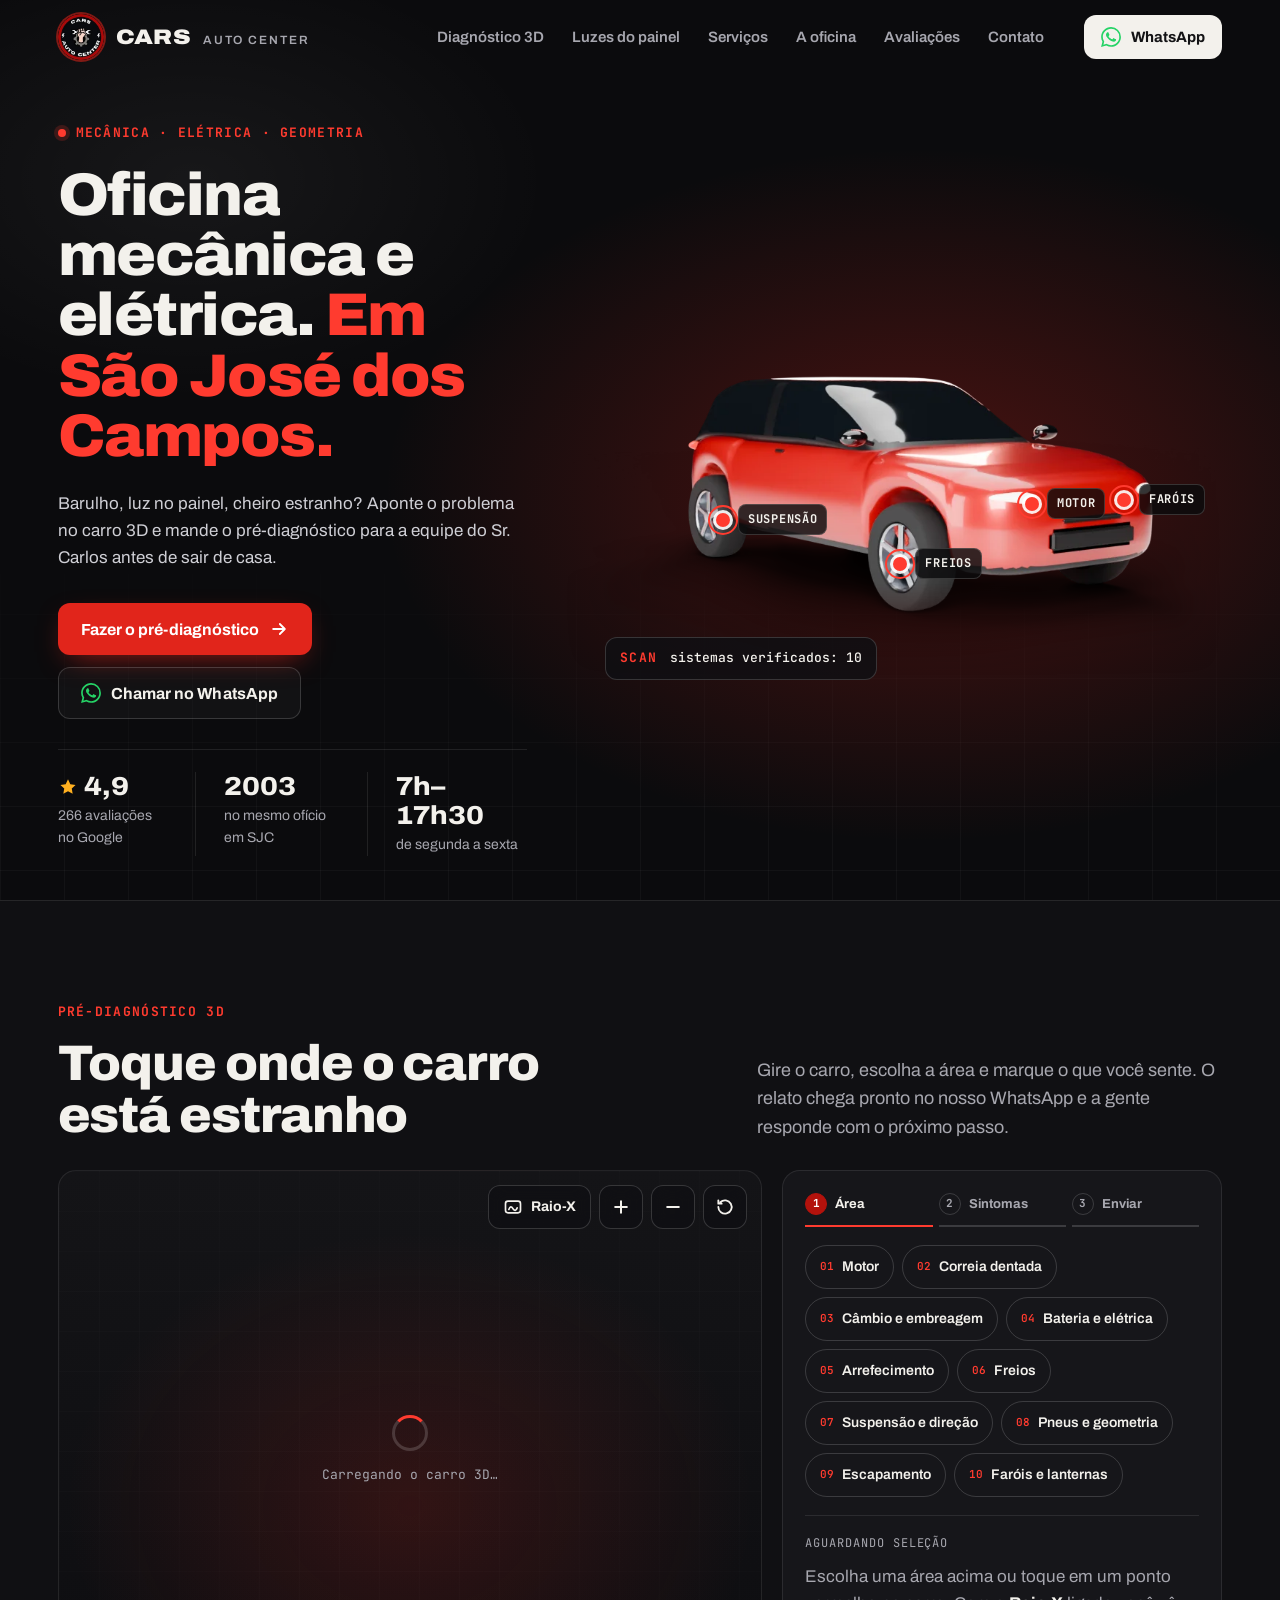
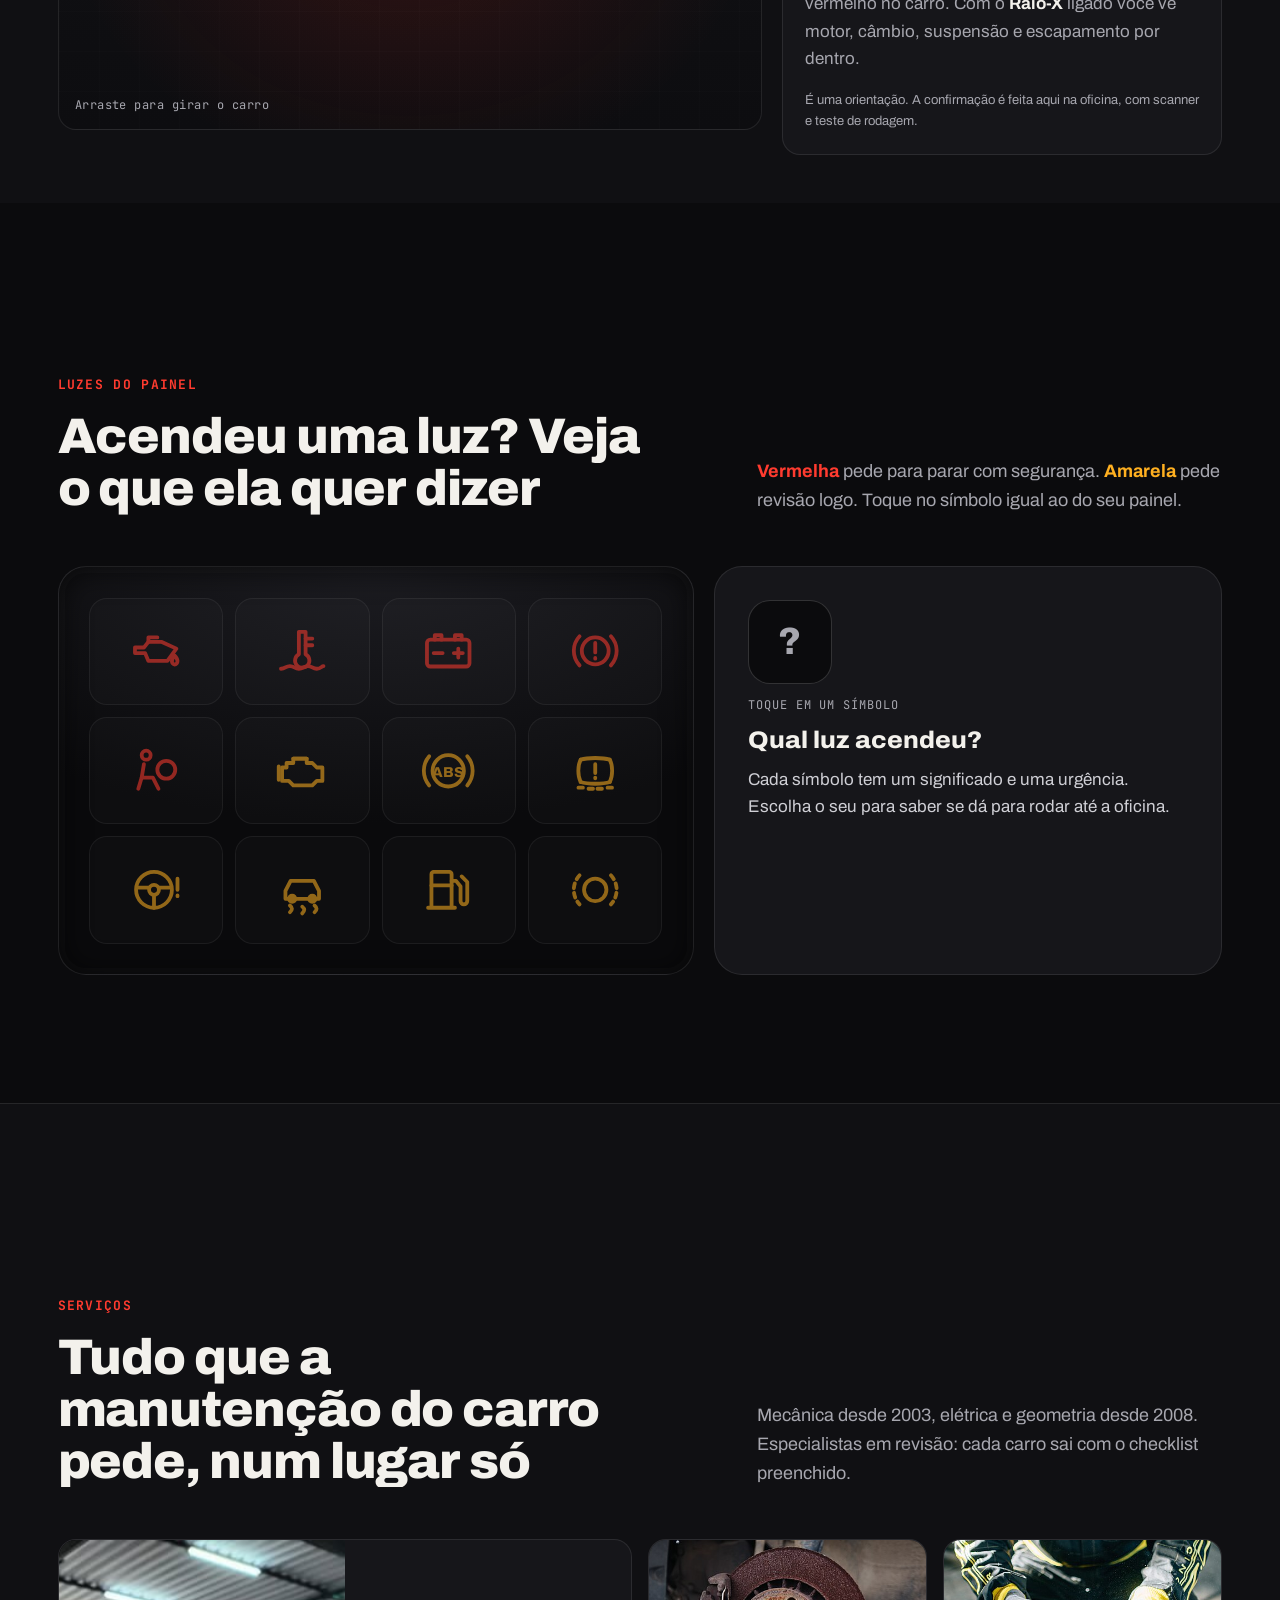
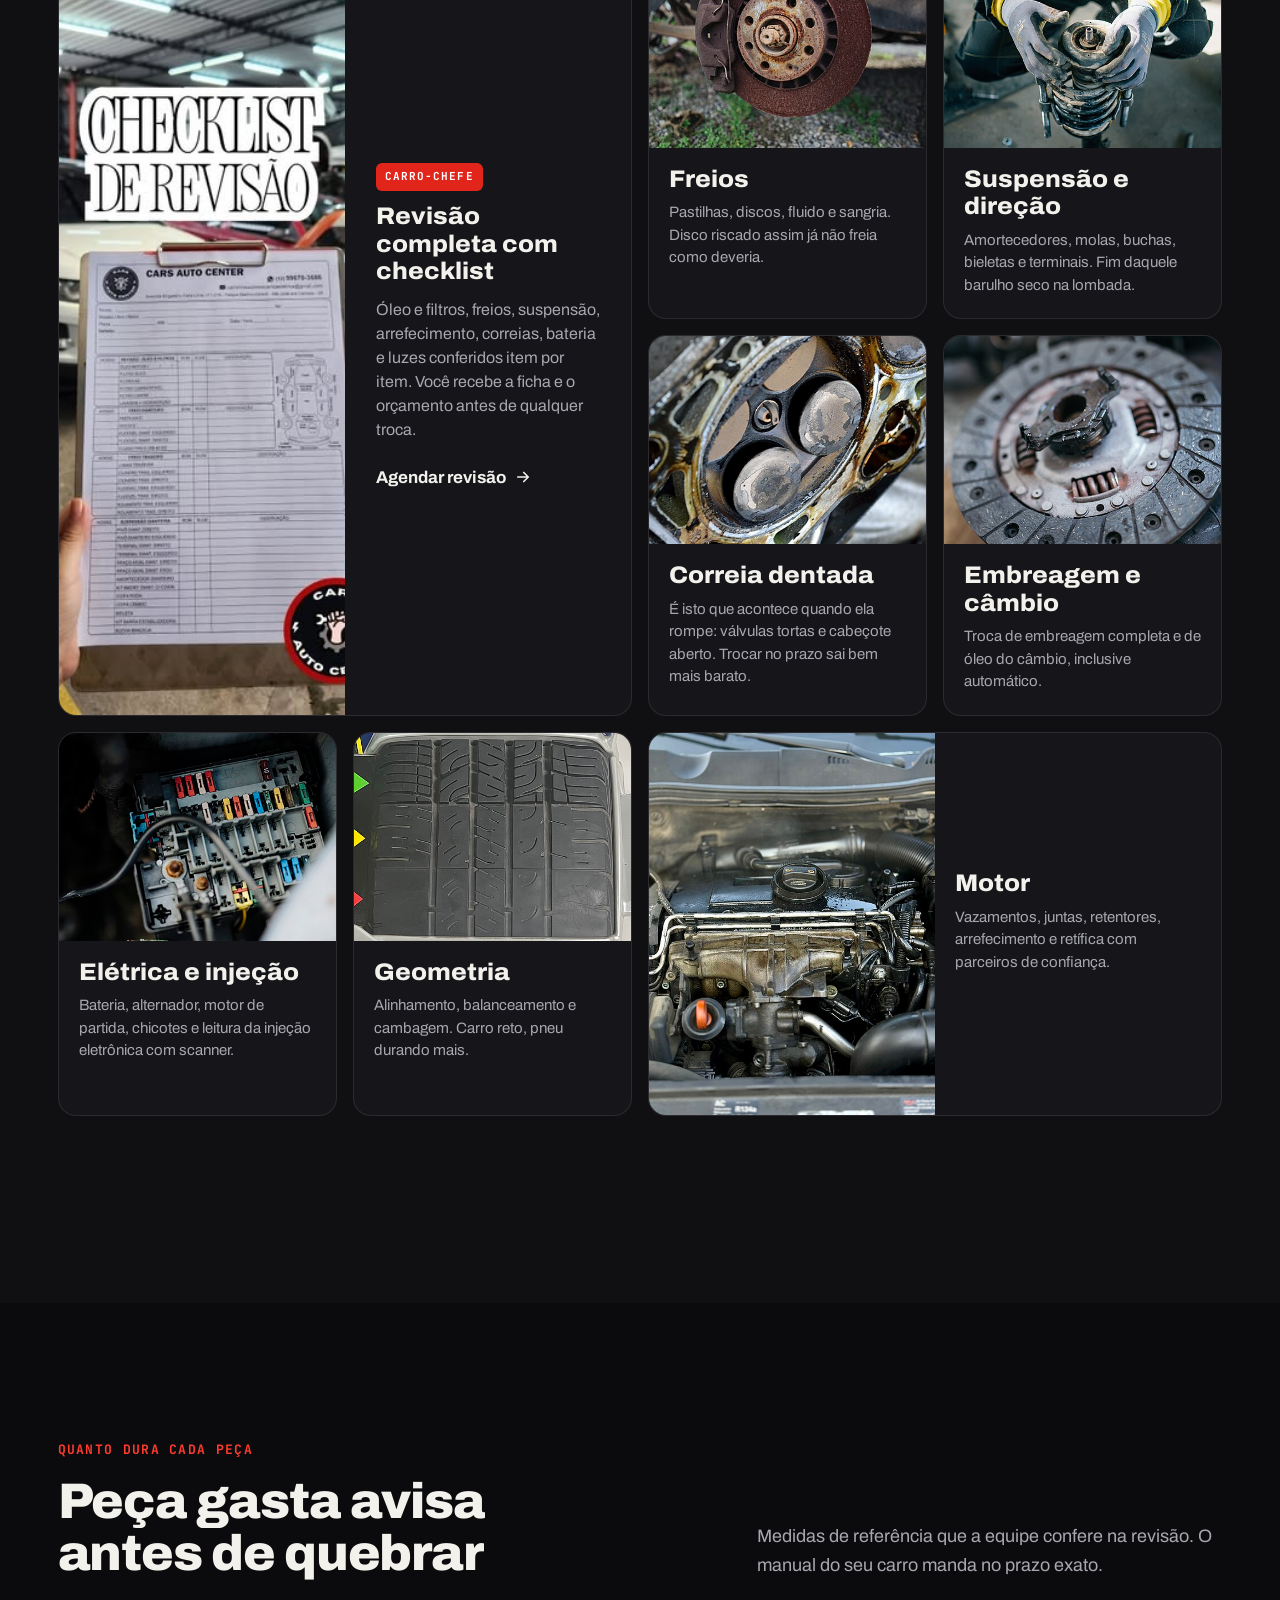
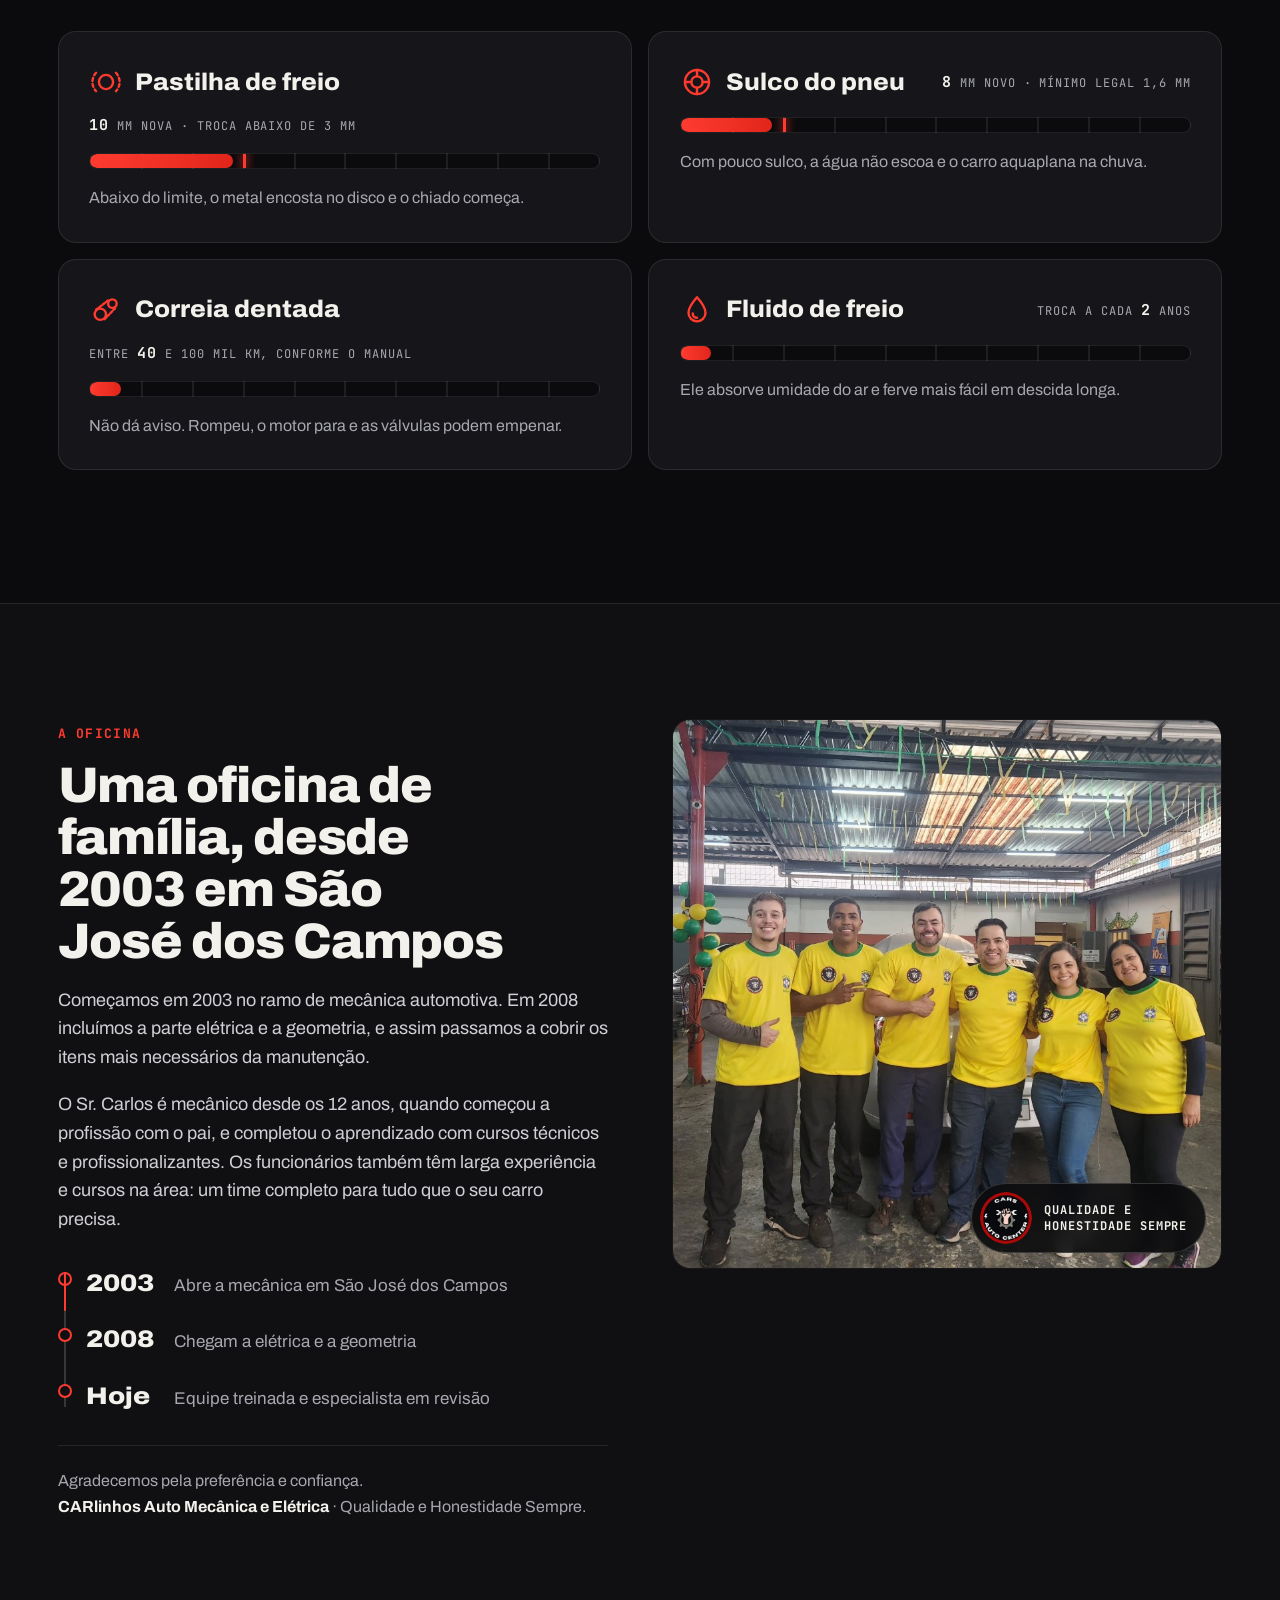
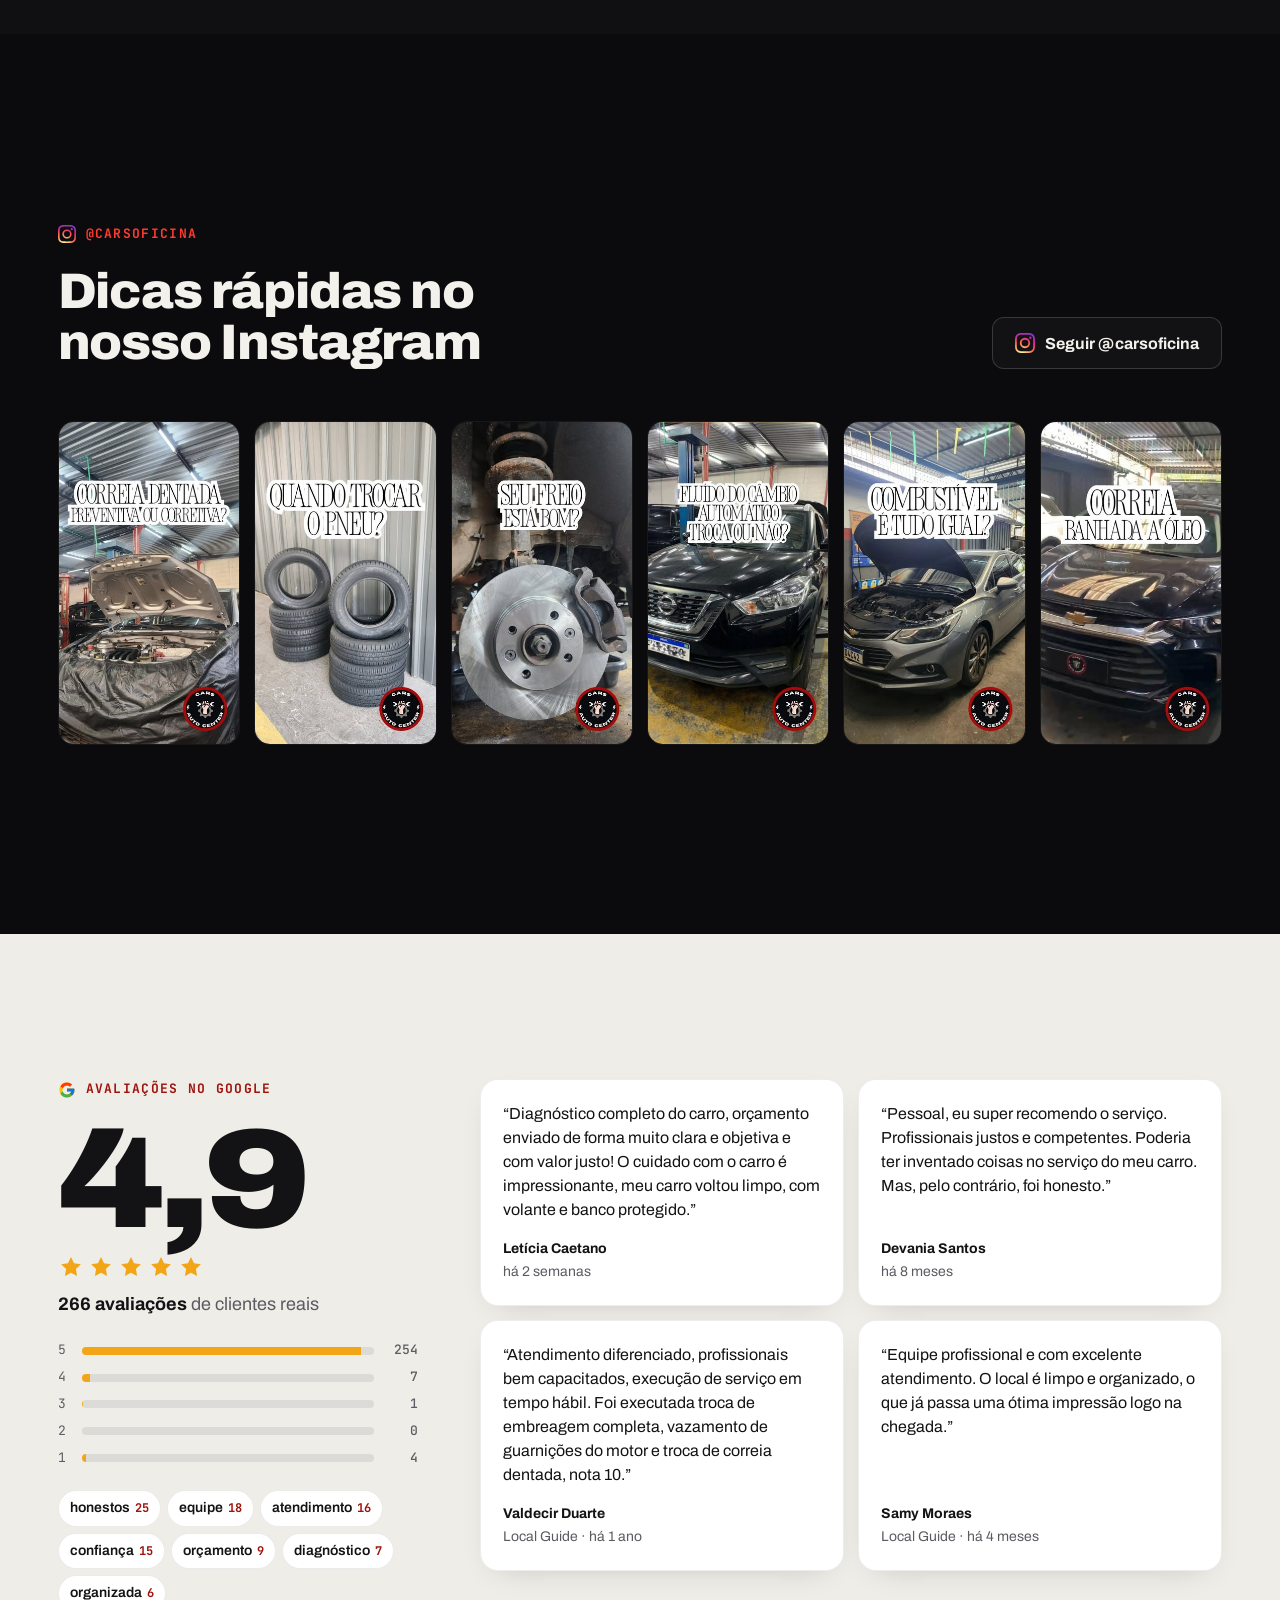
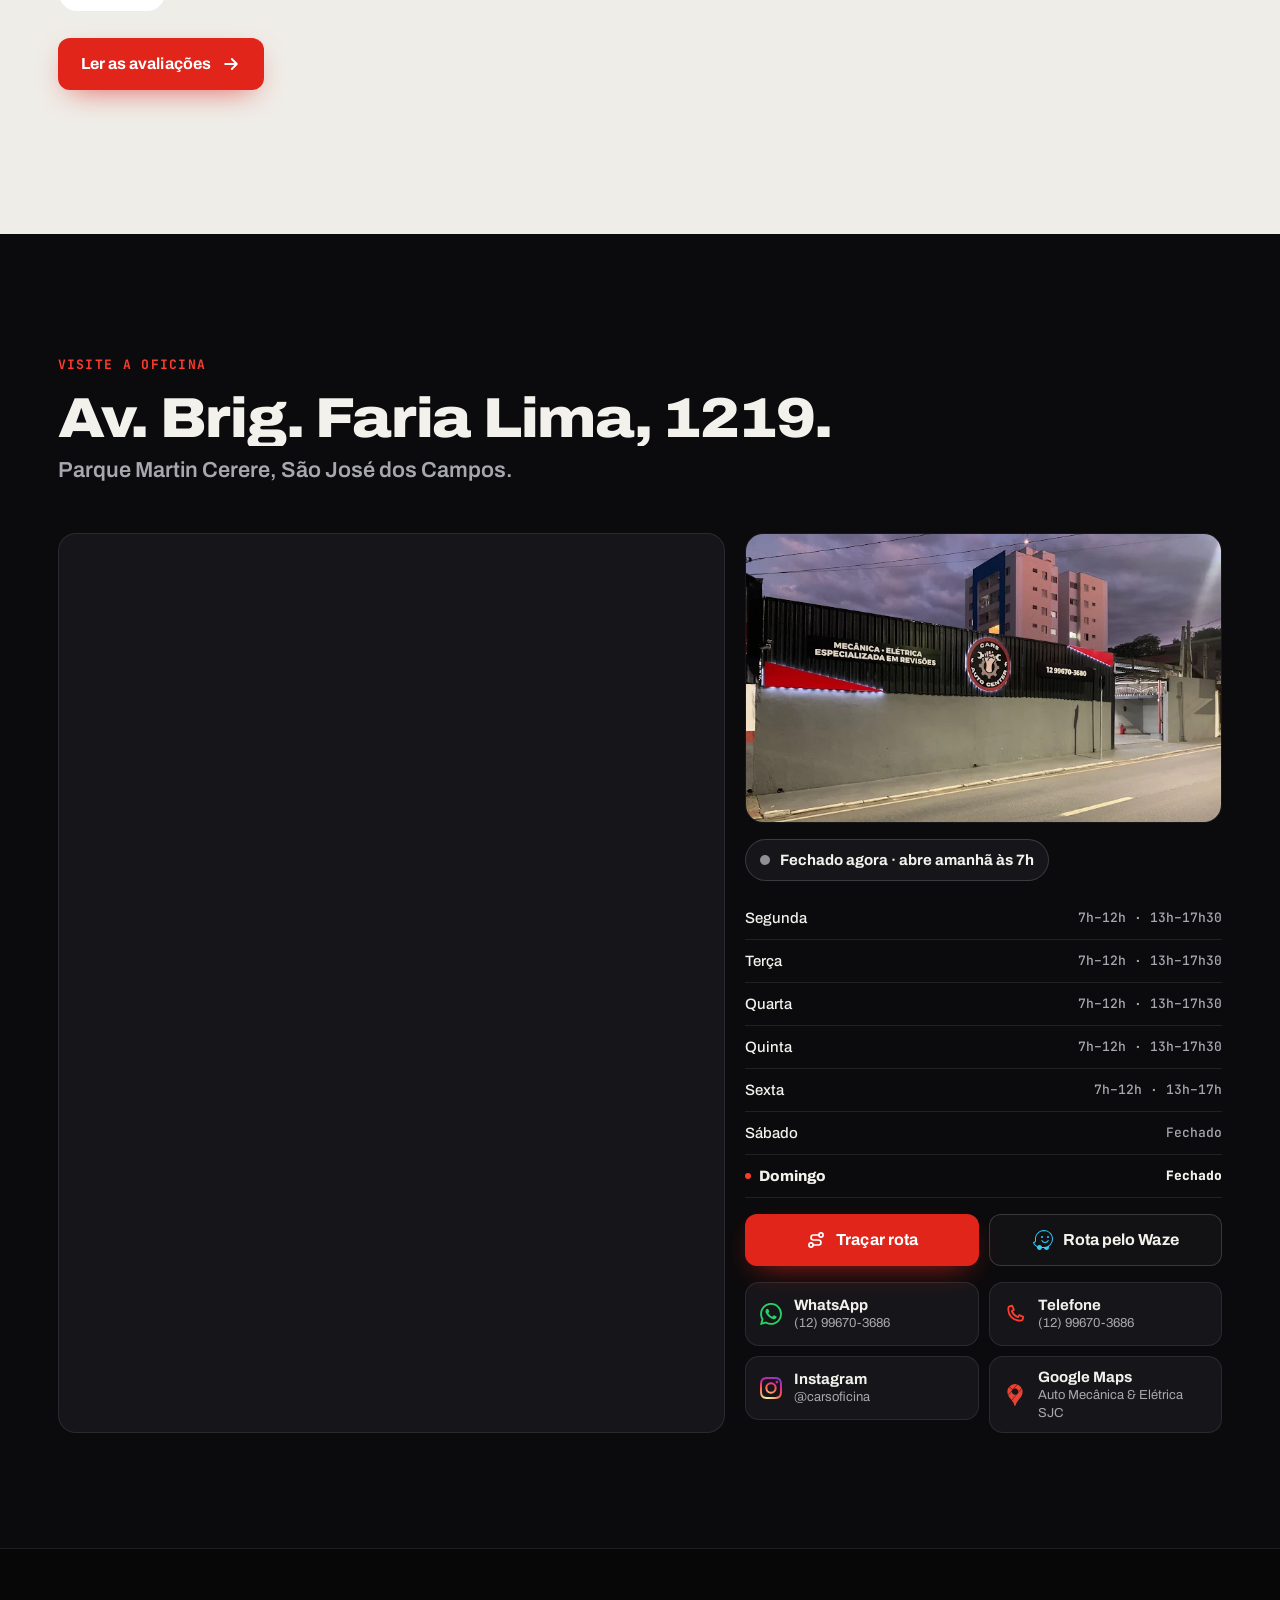
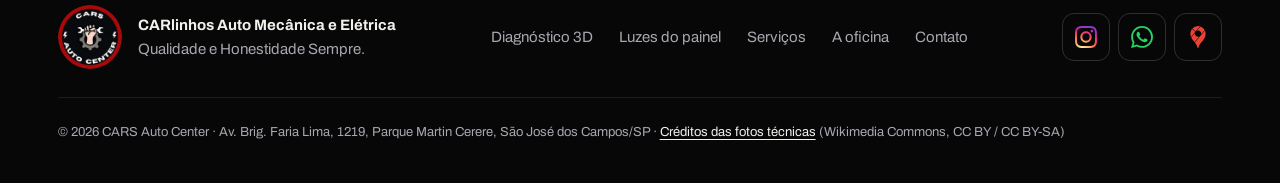
==== index.html @ e80fa24d "Site da CARS Auto Center Oficina mecânica e elétrica em São José dos Campos: pré-diagnóstico 3D (car" ====
<!doctype html>
<html lang="pt-BR" data-type="service">
<head>
<meta charset="utf-8">
<meta name="viewport" content="width=device-width, initial-scale=1, viewport-fit=cover">
<title>CARS Auto Center | Oficina mecânica e elétrica em São José dos Campos</title>
<meta name="description" content="Oficina mecânica, elétrica e geometria no Parque Martin Cerere, em São José dos Campos/SP, desde 2003. Faça o pré-diagnóstico 3D do seu carro e fale com a equipe pelo WhatsApp. Nota 4,9 no Google.">
<meta name="page-type" content="service">
<meta name="site-kind" content="other">
<meta property="og:type" content="website">
<meta property="og:locale" content="pt_BR">
<meta property="og:title" content="CARS Auto Center · mecânica e elétrica em São José dos Campos">
<meta property="og:description" content="Aponte o problema no carro 3D e mande o pré-diagnóstico para a oficina. Mecânica, elétrica e geometria desde 2003. Nota 4,9 no Google.">
<meta property="og:image" content="https://gustavox222.github.io/cars-auto-center/share.jpg">
<meta property="og:url" content="https://gustavox222.github.io/cars-auto-center/">
<link rel="canonical" href="https://gustavox222.github.io/cars-auto-center/">
<meta name="twitter:card" content="summary_large_image">
<meta name="theme-color" content="#0b0b0d">
<link rel="icon" href="img/favicon.png" type="image/png">
<link rel="apple-touch-icon" href="img/apple-touch-icon.png">
<link rel="preconnect" href="https://fonts.googleapis.com">
<link rel="preconnect" href="https://fonts.gstatic.com" crossorigin>
<link href="https://fonts.googleapis.com/css2?family=Archivo:wdth,wght@62..125,400..900&family=JetBrains+Mono:wght@500;700&display=swap" rel="stylesheet">
<link rel="preload" as="image" href="img/carro-hero.webp" imagesrcset="img/carro-hero-900.webp 900w, img/carro-hero.webp 1800w" imagesizes="(max-width: 900px) 100vw, 60vw">
<link rel="modulepreload" href="vendor/three/three.module.min.js">
<link rel="stylesheet" href="css/style.css">
<script>(function(d){d.classList.add('js','m-enter');if(window.matchMedia&&matchMedia('(prefers-reduced-motion: reduce)').matches)d.classList.add('reduce');setTimeout(function(){d.classList.add('ready');},2600);})(document.documentElement);</script>
<script type="importmap">{ "imports": { "three": "./vendor/three/three.module.min.js", "three/addons/": "./vendor/three/addons/" } }</script>
<script type="application/ld+json">
{
  "@context": "https://schema.org",
  "@type": "AutoRepair",
  "name": "CARS Auto Center · Auto Mecânica & Elétrica SJC",
  "alternateName": "CARlinhos Auto Mecânica e Elétrica",
  "description": "Mecânica automotiva, elétrica e geometria em São José dos Campos desde 2003.",
  "image": "https://gustavox222.github.io/cars-auto-center/img/fachada.webp",
  "logo": "https://gustavox222.github.io/cars-auto-center/img/apple-touch-icon.png",
  "url": "https://gustavox222.github.io/cars-auto-center/",
  "telephone": "+55 12 99670-3686",
  "foundingDate": "2003",
  "address": { "@type": "PostalAddress", "streetAddress": "Av. Brigadeiro Faria Lima, 1219", "addressLocality": "São José dos Campos", "addressRegion": "SP", "postalCode": "12227-000", "addressCountry": "BR" },
  "geo": { "@type": "GeoCoordinates", "latitude": -23.2132339, "longitude": -45.8569749 },
  "openingHoursSpecification": [
    { "@type": "OpeningHoursSpecification", "dayOfWeek": ["Monday","Tuesday","Wednesday","Thursday"], "opens": "07:00", "closes": "12:00" },
    { "@type": "OpeningHoursSpecification", "dayOfWeek": ["Monday","Tuesday","Wednesday","Thursday"], "opens": "13:00", "closes": "17:30" },
    { "@type": "OpeningHoursSpecification", "dayOfWeek": "Friday", "opens": "07:00", "closes": "12:00" },
    { "@type": "OpeningHoursSpecification", "dayOfWeek": "Friday", "opens": "13:00", "closes": "17:00" }
  ],
  "aggregateRating": { "@type": "AggregateRating", "ratingValue": "4.9", "reviewCount": "266" },
  "sameAs": ["https://www.instagram.com/carsoficina/", "https://wa.me/5512996703686"]
}
</script>
</head>
<body>
<!-- CARS Auto Center · oficina mecânica, elétrica e geometria em São José dos Campos (serviço com porta aberta).
     Paleta da logo: preto do selo, vermelho do anel, cinza da engrenagem e branco das letras.
     3D: carro modelado no Blender (3d/carro.py) com cada sistema separado, exportado em GLB e mostrado com three.js.
     GSAP + ScrollTrigger + SplitText: entrada do hero, varredura do scanner, réguas de desgaste, linha do tempo, contador da nota.
     Motion (motion.dev): molas nos botões, botão magnético, painel do diagnóstico, pílula dos filtros.
     Padrões do 21st.dev em JS puro: spotlight card, marquee de avaliações, number ticker, shimmer button, texto orbitando o selo. -->
<svg width="0" height="0" style="position:absolute" aria-hidden="true" focusable="false">
  <symbol id="i-arrow" viewBox="0 0 24 24"><path d="M5 12h13M13 6l6 6-6 6" fill="none" stroke="currentColor" stroke-width="2.2" stroke-linecap="round" stroke-linejoin="round"/></symbol>
  <symbol id="i-pin" viewBox="0 0 24 24"><path d="M12 22s7-6.2 7-12a7 7 0 1 0-14 0c0 5.8 7 12 7 12Z" fill="none" stroke="currentColor" stroke-width="2"/><circle cx="12" cy="10" r="2.6" fill="none" stroke="currentColor" stroke-width="2"/></symbol>
  <symbol id="i-phone" viewBox="0 0 24 24"><path d="M6.6 3.5 9 3l1.8 4.3-2.2 1.5a11 11 0 0 0 6.6 6.6l1.5-2.2L21 15l-.5 2.4a2.4 2.4 0 0 1-2.4 1.9C10 19.3 4.7 14 4.7 5.9a2.4 2.4 0 0 1 1.9-2.4Z" fill="none" stroke="currentColor" stroke-width="2" stroke-linejoin="round"/></symbol>
  <symbol id="i-clock" viewBox="0 0 24 24"><circle cx="12" cy="12" r="9" fill="none" stroke="currentColor" stroke-width="2"/><path d="M12 7v5l3 2" fill="none" stroke="currentColor" stroke-width="2" stroke-linecap="round"/></symbol>
  <symbol id="i-star" viewBox="0 0 24 24"><path d="m12 2.8 2.8 5.8 6.3.9-4.6 4.4 1.1 6.3L12 17.2l-5.6 3 1.1-6.3L2.9 9.5l6.3-.9Z" fill="currentColor"/></symbol>
  <symbol id="i-xray" viewBox="0 0 24 24"><rect x="3" y="5" width="18" height="14" rx="3" fill="none" stroke="currentColor" stroke-width="2"/><path d="M7 15c1.5-4 3-4 5-1s3.5 3 5-1" fill="none" stroke="currentColor" stroke-width="2" stroke-linecap="round"/></symbol>
  <symbol id="i-reset" viewBox="0 0 24 24"><path d="M4 12a8 8 0 1 0 2.4-5.7M4 4v4h4" fill="none" stroke="currentColor" stroke-width="2.2" stroke-linecap="round" stroke-linejoin="round"/></symbol>
  <symbol id="i-plus" viewBox="0 0 24 24"><path d="M12 5v14M5 12h14" fill="none" stroke="currentColor" stroke-width="2.4" stroke-linecap="round"/></symbol>
  <symbol id="i-minus" viewBox="0 0 24 24"><path d="M5 12h14" fill="none" stroke="currentColor" stroke-width="2.4" stroke-linecap="round"/></symbol>
  <symbol id="i-check" viewBox="0 0 24 24"><path d="m5 12.5 4.2 4.2L19 7" fill="none" stroke="currentColor" stroke-width="2.6" stroke-linecap="round" stroke-linejoin="round"/></symbol>
  <symbol id="i-route" viewBox="0 0 24 24"><circle cx="6" cy="18" r="2.5" fill="none" stroke="currentColor" stroke-width="2"/><circle cx="18" cy="6" r="2.5" fill="none" stroke="currentColor" stroke-width="2"/><path d="M8.5 18H15a3 3 0 0 0 0-6H9a3 3 0 0 1 0-6h6.5" fill="none" stroke="currentColor" stroke-width="2" stroke-linecap="round"/></symbol>
  <symbol id="i-wrench" viewBox="0 0 24 24"><path d="M14.7 6.3a4 4 0 0 0 5 5L21 12.6a6 6 0 0 1-7.6 1.2L6.5 20.7a2 2 0 0 1-2.9-2.9l6.9-6.9A6 6 0 0 1 11.7 3l1.3 1.3a4 4 0 0 0 1.7 2Z" fill="none" stroke="currentColor" stroke-width="2" stroke-linejoin="round"/></symbol>
  <symbol id="i-bolt" viewBox="0 0 24 24"><path d="M13 2 4 14h7l-1 8 9-12h-7Z" fill="none" stroke="currentColor" stroke-width="2" stroke-linejoin="round"/></symbol>
  <symbol id="i-align" viewBox="0 0 24 24"><circle cx="12" cy="12" r="8" fill="none" stroke="currentColor" stroke-width="2"/><circle cx="12" cy="12" r="2.5" fill="currentColor"/><path d="M12 2v4M12 18v4M2 12h4M18 12h4" stroke="currentColor" stroke-width="2" stroke-linecap="round"/></symbol>
</svg>

<a class="skip" href="#conteudo">Pular para o conteúdo</a>

<header class="nav" data-nav>
  <div class="nav__in wrap">
    <a class="brand" href="#topo" aria-label="CARS Auto Center, voltar ao início">
      <img src="img/logo.jpg" width="150" height="150" alt="Selo da CARS Auto Center">
      <span class="brand__name">CARS <small>Auto Center</small></span>
    </a>
    <nav class="nav__links" aria-label="Seções">
      <a href="#diagnostico">Diagnóstico 3D</a>
      <a href="#painel">Luzes do painel</a>
      <a href="#servicos">Serviços</a>
      <a href="#oficina">A oficina</a>
      <a href="#avaliacoes">Avaliações</a>
      <a href="#contato">Contato</a>
    </nav>
    <a class="btn btn--wa nav__cta" href="https://wa.me/5512996703686?text=Ol%C3%A1%2C%20CARS!%20Vim%20pelo%20site%20e%20quero%20um%20or%C3%A7amento." target="_blank" rel="noopener" data-magnetic>
      <img src="img/icons/whatsapp.svg" width="20" height="20" alt="">WhatsApp
    </a>
    <button class="nav__toggle" type="button" aria-expanded="false" aria-controls="menu" data-menu-toggle>
      <span class="sr">Abrir menu</span><i></i><i></i>
    </button>
  </div>
  <div class="menu" id="menu" data-menu hidden>
    <nav class="wrap menu__in" aria-label="Menu">
      <a href="#diagnostico">Diagnóstico 3D</a>
      <a href="#painel">Luzes do painel</a>
      <a href="#servicos">Serviços</a>
      <a href="#oficina">A oficina</a>
      <a href="#avaliacoes">Avaliações</a>
      <a href="#contato">Contato</a>
      <a class="btn btn--wa" href="https://wa.me/5512996703686?text=Ol%C3%A1%2C%20CARS!%20Vim%20pelo%20site%20e%20quero%20um%20or%C3%A7amento." target="_blank" rel="noopener"><img src="img/icons/whatsapp.svg" width="20" height="20" alt="">Chamar no WhatsApp</a>
    </nav>
  </div>
</header>

<main id="conteudo">

  <!-- 1 · HERO -->
  <section class="hero" id="topo" data-enter>
    <div class="hero__glow" aria-hidden="true"></div>
    <div class="hero__grid" aria-hidden="true"></div>
    <div class="wrap hero__in">
      <div class="hero__copy">
        <p class="eyebrow" data-hero-item><span class="dot"></span>Mecânica · Elétrica · Geometria</p>
        <h1 class="hero__title" data-split>Oficina mecânica e elétrica. <em>Em São José dos Campos.</em></h1>
        <p class="hero__lead" data-hero-item>Barulho, luz no painel, cheiro estranho? Aponte o problema no carro 3D e mande o pré-diagnóstico para a equipe do Sr. Carlos antes de sair de casa.</p>
        <div class="hero__actions" data-hero-item>
          <a class="btn btn--red btn--shine" href="#diagnostico" data-magnetic>Fazer o pré-diagnóstico<svg aria-hidden="true"><use href="#i-arrow"/></svg></a>
          <a class="btn btn--ghost" href="https://wa.me/5512996703686?text=Ol%C3%A1%2C%20CARS!%20Vim%20pelo%20site%20e%20quero%20um%20or%C3%A7amento." target="_blank" rel="noopener"><img src="img/icons/whatsapp.svg" width="20" height="20" alt="">Chamar no WhatsApp</a>
        </div>
        <ul class="hero__facts" data-hero-item>
          <li><b><svg aria-hidden="true"><use href="#i-star"/></svg>4,9</b><span>266 avaliações no Google</span></li>
          <li><b>2003</b><span>no mesmo ofício em SJC</span></li>
          <li><b>7h–17h30</b><span>de segunda a sexta</span></li>
        </ul>
      </div>
      <div class="hero__stage" aria-hidden="true">
        <div class="hero__car" data-hero-car>
          <picture>
            <source type="image/webp" srcset="img/carro-hero-900.webp 900w, img/carro-hero.webp 1800w" sizes="(max-width: 900px) 100vw, 60vw">
            <img src="img/carro-hero.webp" width="1800" height="1100" alt="" fetchpriority="high" data-source="illustration" data-subject="carro 3D modelado no Blender">
          </picture>
          <div class="hero__scan" data-scan></div>
          <span class="pin" style="--x:71%;--y:52%" data-pin><i></i><b>Motor</b></span>
          <span class="pin" style="--x:51%;--y:67%" data-pin><i></i><b>Freios</b></span>
          <span class="pin" style="--x:85%;--y:51%" data-pin><i></i><b>Faróis</b></span>
          <span class="pin" style="--x:24%;--y:56%" data-pin><i></i><b>Suspensão</b></span>
        </div>
        <div class="hero__readout" data-readout>
          <span>SCAN</span><b data-readout-text>sistemas verificados: 10</b>
        </div>
      </div>
    </div>
  </section>

  <!-- 2 · DIAGNÓSTICO 3D -->
  <section class="sec diag" id="diagnostico" aria-labelledby="diag-t">
    <div class="wrap">
      <header class="sec__head sec__head--row">
        <div>
          <p class="eyebrow">Pré-diagnóstico 3D</p>
          <h2 id="diag-t" data-reveal>Toque onde o carro está estranho</h2>
        </div>
        <p class="sec__lead">Gire o carro, escolha a área e marque o que você sente. O relato chega pronto no nosso WhatsApp e a gente responde com o próximo passo.</p>
      </header>

      <div class="diag__grid">
        <div class="diag__stage" data-stage>
          <canvas class="diag__canvas" data-canvas aria-label="Carro 3D interativo. Use a lista de áreas para escolher pelo teclado." role="img"></canvas>
          <img class="diag__fallback" src="img/carro-hero-900.webp" width="900" height="550" alt="Carro estilizado vermelho" data-fallback hidden>
          <div class="diag__hotspots" data-hotspots></div>
          <div class="diag__loading" data-loading><span></span>Carregando o carro 3D…</div>
          <div class="diag__tools">
            <button class="tool" type="button" aria-pressed="false" data-xray><svg aria-hidden="true"><use href="#i-xray"/></svg><span>Raio-X</span></button>
            <button class="tool tool--icon" type="button" data-zoom="in" aria-label="Aproximar"><svg aria-hidden="true"><use href="#i-plus"/></svg></button>
            <button class="tool tool--icon" type="button" data-zoom="out" aria-label="Afastar"><svg aria-hidden="true"><use href="#i-minus"/></svg></button>
            <button class="tool tool--icon" type="button" data-reset aria-label="Voltar à vista inicial"><svg aria-hidden="true"><use href="#i-reset"/></svg></button>
          </div>
          <p class="diag__hint" data-hint>Arraste para girar o carro</p>
        </div>

        <div class="diag__panel" data-panel>
          <ol class="steps" aria-label="Etapas">
            <li class="is-on" data-step="1"><span>1</span>Área</li>
            <li data-step="2"><span>2</span>Sintomas</li>
            <li data-step="3"><span>3</span>Enviar</li>
          </ol>

          <div class="zones" role="group" aria-label="Áreas do carro" data-zones></div>

          <div class="diag__body" data-body aria-live="polite">
            <div class="diag__empty" data-empty>
              <p class="mono">AGUARDANDO SELEÇÃO</p>
              <p>Escolha uma área acima ou toque em um ponto vermelho no carro. Com o <b>Raio-X</b> ligado você vê motor, câmbio, suspensão e escapamento por dentro.</p>
            </div>
            <div class="diag__zone" data-zone hidden>
              <h3 data-zone-title>Motor</h3>
              <p class="diag__what" data-zone-what></p>
              <fieldset class="symptoms">
                <legend>O que você está sentindo?</legend>
                <div data-symptoms></div>
              </fieldset>
              <div class="result" data-result hidden>
                <div class="result__top">
                  <span class="mono">PODE SER</span>
                  <span class="badge" data-urgency>Pode agendar</span>
                </div>
                <ul data-causes></ul>
                <label class="field">
                  <span>Carro e ano <em>(opcional)</em></span>
                  <input type="text" name="carro" autocomplete="off" placeholder="Ex.: Onix 2019" data-car>
                </label>
                <a class="btn btn--wa btn--block" href="https://wa.me/5512996703686" target="_blank" rel="noopener" data-send><img src="img/icons/whatsapp.svg" width="20" height="20" alt="">Enviar pré-diagnóstico no WhatsApp</a>
              </div>
            </div>
          </div>
          <p class="diag__note">É uma orientação. A confirmação é feita aqui na oficina, com scanner e teste de rodagem.</p>
        </div>
      </div>
    </div>
  </section>

  <!-- 3 · LUZES DO PAINEL -->
  <section class="sec dash" id="painel" aria-labelledby="dash-t">
    <div class="wrap">
      <header class="sec__head sec__head--row">
        <div>
          <p class="eyebrow">Luzes do painel</p>
          <h2 id="dash-t" data-reveal>Acendeu uma luz? Veja o que ela quer dizer</h2>
        </div>
        <p class="sec__lead"><b class="t-red">Vermelha</b> pede para parar com segurança. <b class="t-amber">Amarela</b> pede revisão logo. Toque no símbolo igual ao do seu painel.</p>
      </header>
      <div class="dash__grid">
        <div class="cluster" role="group" aria-label="Símbolos do painel" data-cluster></div>
        <article class="dash__card" data-light-card aria-live="polite">
          <div class="dash__icon" data-light-icon></div>
          <p class="mono" data-light-level>TOQUE EM UM SÍMBOLO</p>
          <h3 data-light-name>Qual luz acendeu?</h3>
          <p data-light-text>Cada símbolo tem um significado e uma urgência. Escolha o seu para saber se dá para rodar até a oficina.</p>
          <a class="btn btn--wa" href="https://wa.me/5512996703686" target="_blank" rel="noopener" data-light-send hidden><img src="img/icons/whatsapp.svg" width="20" height="20" alt="">Falar com a oficina</a>
        </article>
      </div>
    </div>
  </section>

  <!-- 4 · SERVIÇOS -->
  <section class="sec servicos" id="servicos" aria-labelledby="serv-t">
    <div class="wrap">
      <header class="sec__head sec__head--row">
        <div>
          <p class="eyebrow">Serviços</p>
          <h2 id="serv-t" data-reveal>Tudo que a manutenção do carro pede, num lugar só</h2>
        </div>
        <p class="sec__lead">Mecânica desde 2003, elétrica e geometria desde 2008. Especialistas em revisão: cada carro sai com o checklist preenchido.</p>
      </header>
      <ul class="bento">
        <li class="card card--feature" data-spot>
          <a href="https://wa.me/5512996703686?text=Ol%C3%A1%2C%20CARS!%20Quero%20agendar%20uma%20revis%C3%A3o%20completa." target="_blank" rel="noopener">
            <div class="card__media"><img src="img/ig/post-15.jpg" width="360" height="640" loading="lazy" alt="Ficha de checklist de revisão da CARS Auto Center na oficina" data-source="client" data-subject="checklist de revisão"></div>
            <div class="card__body">
              <span class="tag">Carro-chefe</span>
              <h3>Revisão completa com checklist</h3>
              <p>Óleo e filtros, freios, suspensão, arrefecimento, correias, bateria e luzes conferidos item por item. Você recebe a ficha e o orçamento antes de qualquer troca.</p>
              <span class="card__link">Agendar revisão<svg aria-hidden="true"><use href="#i-arrow"/></svg></span>
            </div>
          </a>
        </li>
        <li class="card" data-spot>
          <a href="https://wa.me/5512996703686?text=Ol%C3%A1%2C%20CARS!%20Quero%20or%C3%A7amento%20de%20freios." target="_blank" rel="noopener">
            <div class="card__media"><img src="img/stock/photo-f193359810-500.jpg" srcset="img/stock/photo-f193359810-500.jpg 500w, img/stock/photo-f193359810-960.jpg 960w" sizes="(max-width: 760px) 100vw, 30vw" width="500" height="334" loading="lazy" alt="Disco de freio com sulcos e ferrugem de desgaste, ao lado da pinça" data-source="stand-in" data-subject="disco de freio gasto"></div>
            <div class="card__body"><h3>Freios</h3><p>Pastilhas, discos, fluido e sangria. Disco riscado assim já não freia como deveria.</p></div>
          </a>
        </li>
        <li class="card" data-spot>
          <a href="https://wa.me/5512996703686?text=Ol%C3%A1%2C%20CARS!%20Quero%20or%C3%A7amento%20de%20suspens%C3%A3o." target="_blank" rel="noopener">
            <div class="card__media"><img src="img/stock/photo-f198617455-500.jpg" srcset="img/stock/photo-f198617455-500.jpg 500w, img/stock/photo-f198617455-960.jpg 960w" sizes="(max-width: 760px) 100vw, 30vw" width="500" height="749" loading="lazy" alt="Mãos com luvas segurando um amortecedor com mola" data-source="stand-in" data-subject="amortecedor e mola"></div>
            <div class="card__body"><h3>Suspensão e direção</h3><p>Amortecedores, molas, buchas, bieletas e terminais. Fim daquele barulho seco na lombada.</p></div>
          </a>
        </li>
        <li class="card" data-spot>
          <a href="https://wa.me/5512996703686?text=Ol%C3%A1%2C%20CARS!%20Quero%20or%C3%A7amento%20de%20correia%20dentada." target="_blank" rel="noopener">
            <div class="card__media"><img src="img/stock/photo-f20789417-500.jpg" srcset="img/stock/photo-f20789417-500.jpg 500w, img/stock/photo-f20789417-960.jpg 960w" sizes="(max-width: 760px) 100vw, 30vw" width="500" height="333" loading="lazy" alt="Cabeçote com válvulas empenadas depois que a correia dentada rompeu" data-source="stand-in" data-subject="válvulas empenadas por correia rompida"></div>
            <div class="card__body"><h3>Correia dentada</h3><p>É isto que acontece quando ela rompe: válvulas tortas e cabeçote aberto. Trocar no prazo sai bem mais barato.</p></div>
          </a>
        </li>
        <li class="card" data-spot>
          <a href="https://wa.me/5512996703686?text=Ol%C3%A1%2C%20CARS!%20Quero%20or%C3%A7amento%20de%20embreagem%20ou%20c%C3%A2mbio." target="_blank" rel="noopener">
            <div class="card__media"><img src="img/stock/photo-f196497948-500.jpg" srcset="img/stock/photo-f196497948-500.jpg 500w, img/stock/photo-f196497948-960.jpg 960w" sizes="(max-width: 760px) 100vw, 30vw" width="500" height="749" loading="lazy" alt="Disco de embreagem gasto sobre a bancada" data-source="stand-in" data-subject="disco de embreagem gasto"></div>
            <div class="card__body"><h3>Embreagem e câmbio</h3><p>Troca de embreagem completa e de óleo do câmbio, inclusive automático.</p></div>
          </a>
        </li>
        <li class="card" data-spot>
          <a href="https://wa.me/5512996703686?text=Ol%C3%A1%2C%20CARS!%20Meu%20carro%20est%C3%A1%20com%20problema%20el%C3%A9trico." target="_blank" rel="noopener">
            <div class="card__media"><img src="img/stock/photo-f186975349-500.jpg" srcset="img/stock/photo-f186975349-500.jpg 500w, img/stock/photo-f186975349-960.jpg 960w" sizes="(max-width: 760px) 100vw, 30vw" width="500" height="333" loading="lazy" alt="Caixa de fusíveis e relés aberta no cofre do motor" data-source="stand-in" data-subject="caixa de fusíveis"></div>
            <div class="card__body"><h3>Elétrica e injeção</h3><p>Bateria, alternador, motor de partida, chicotes e leitura da injeção eletrônica com scanner.</p></div>
          </a>
        </li>
        <li class="card" data-spot>
          <a href="https://wa.me/5512996703686?text=Ol%C3%A1%2C%20CARS!%20Quero%20fazer%20alinhamento%20e%20balanceamento." target="_blank" rel="noopener">
            <div class="card__media"><img src="img/stock/photo-f165707830-500.jpg" srcset="img/stock/photo-f165707830-500.jpg 500w, img/stock/photo-f165707830-960.jpg 960w" sizes="(max-width: 760px) 100vw, 30vw" width="500" height="411" loading="lazy" alt="Banda de rodagem de pneu com marcas de desgaste" data-source="stand-in" data-subject="banda de rodagem do pneu"></div>
            <div class="card__body"><h3>Geometria</h3><p>Alinhamento, balanceamento e cambagem. Carro reto, pneu durando mais.</p></div>
          </a>
        </li>
        <li class="card" data-spot>
          <a href="https://wa.me/5512996703686?text=Ol%C3%A1%2C%20CARS!%20Quero%20or%C3%A7amento%20de%20motor." target="_blank" rel="noopener">
            <div class="card__media"><img src="img/stock/photo-f188540670-500.jpg" width="500" height="667" loading="lazy" alt="Motor com marcas de vazamento de óleo na tampa de válvulas" data-source="stand-in" data-subject="vazamento de óleo no motor"></div>
            <div class="card__body"><h3>Motor</h3><p>Vazamentos, juntas, retentores, arrefecimento e retífica com parceiros de confiança.</p></div>
          </a>
        </li>
      </ul>
    </div>
  </section>

  <!-- 5 · RÉGUA DE DESGASTE (momento) -->
  <section class="sec wear" id="desgaste" aria-labelledby="wear-t">
    <div class="wrap">
      <header class="sec__head sec__head--row">
        <div>
          <p class="eyebrow">Quanto dura cada peça</p>
          <h2 id="wear-t" data-reveal>Peça gasta avisa antes de quebrar</h2>
        </div>
        <p class="sec__lead">Medidas de referência que a equipe confere na revisão. O manual do seu carro manda no prazo exato.</p>
      </header>
      <ol class="gauges" data-gauges>
        <li class="gauge" style="--new:100;--min:30">
          <div class="gauge__head"><svg class="gauge__icon" viewBox="0 0 24 24" aria-hidden="true"><circle cx="12" cy="12" r="5"/><path d="M5 5.5a9.5 9.5 0 0 0 0 13M19 5.5a9.5 9.5 0 0 1 0 13" stroke-dasharray="2.2 2"/></svg><h3>Pastilha de freio</h3><p class="mono"><b data-count="10">10</b> mm nova · troca abaixo de 3 mm</p></div>
          <div class="gauge__bar"><i class="gauge__fill"></i><i class="gauge__limit"></i></div>
          <p>Abaixo do limite, o metal encosta no disco e o chiado começa.</p>
        </li>
        <li class="gauge" style="--new:100;--min:20">
          <div class="gauge__head"><svg class="gauge__icon" viewBox="0 0 24 24" aria-hidden="true"><circle cx="12" cy="12" r="8.5"/><circle cx="12" cy="12" r="4"/><path d="M12 3.5v4.5M12 16v4.5M3.5 12H8M16 12h4.5"/></svg><h3>Sulco do pneu</h3><p class="mono"><b data-count="8">8</b> mm novo · mínimo legal 1,6 mm</p></div>
          <div class="gauge__bar"><i class="gauge__fill"></i><i class="gauge__limit"></i></div>
          <p>Com pouco sulco, a água não escoa e o carro aquaplana na chuva.</p>
        </li>
        <li class="gauge" style="--new:100;--min:0">
          <div class="gauge__head"><svg class="gauge__icon" viewBox="0 0 24 24" aria-hidden="true"><circle cx="8" cy="15" r="4"/><circle cx="16.5" cy="7.5" r="3"/><path d="M5 11.8 13.8 5M11 18.5l8.2-8.5" stroke-dasharray="1.6 1.4"/></svg><h3>Correia dentada</h3><p class="mono">entre <b data-count="40">40</b> e 100 mil km, conforme o manual</p></div>
          <div class="gauge__bar"><i class="gauge__fill"></i><i class="gauge__limit"></i></div>
          <p>Não dá aviso. Rompeu, o motor para e as válvulas podem empenar.</p>
        </li>
        <li class="gauge" style="--new:100;--min:0">
          <div class="gauge__head"><svg class="gauge__icon" viewBox="0 0 24 24" aria-hidden="true"><path d="M12 3s6 6.6 6 11a6 6 0 0 1-12 0c0-4.4 6-11 6-11Z"/><path d="M9 14.5a3 3 0 0 0 3 3"/></svg><h3>Fluido de freio</h3><p class="mono">troca a cada <b data-count="2">2</b> anos</p></div>
          <div class="gauge__bar"><i class="gauge__fill"></i><i class="gauge__limit"></i></div>
          <p>Ele absorve umidade do ar e ferve mais fácil em descida longa.</p>
        </li>
      </ol>
    </div>
  </section>

  <!-- 6 · A OFICINA -->
  <section class="sec oficina" id="oficina" aria-labelledby="of-t">
    <div class="wrap">
      <div class="oficina__grid">
        <div class="oficina__media">
          <figure class="frame frame--team"><img src="img/equipe.jpg" width="853" height="823" loading="lazy" alt="Equipe da CARS Auto Center reunida na oficina, com camisas amarelas" data-source="client" data-subject="equipe da oficina"></figure>
          <p class="seal" aria-hidden="true"><img src="img/logo.jpg" width="150" height="150" alt=""><span>Qualidade e<br>Honestidade Sempre</span></p>
        </div>
        <div class="oficina__copy">
          <p class="eyebrow">A oficina</p>
          <h2 id="of-t" data-reveal>Uma oficina de família, desde 2003 em São José dos Campos</h2>
          <p>Começamos em 2003 no ramo de mecânica automotiva. Em 2008 incluímos a parte elétrica e a geometria, e assim passamos a cobrir os itens mais necessários da manutenção.</p>
          <p>O Sr. Carlos é mecânico desde os 12 anos, quando começou a profissão com o pai, e completou o aprendizado com cursos técnicos e profissionalizantes. Os funcionários também têm larga experiência e cursos na área: um time completo para tudo que o seu carro precisa.</p>
          <ol class="timeline" data-timeline>
            <li><b>2003</b><span>Abre a mecânica em São José dos Campos</span></li>
            <li><b>2008</b><span>Chegam a elétrica e a geometria</span></li>
            <li><b>Hoje</b><span>Equipe treinada e especialista em revisão</span></li>
          </ol>
          <p class="oficina__sign">Agradecemos pela preferência e confiança.<br><b>CARlinhos Auto Mecânica e Elétrica</b> · Qualidade e Honestidade Sempre.</p>
        </div>
      </div>
    </div>
  </section>

  <!-- 7 · INSTAGRAM -->
  <section class="sec insta" id="instagram" aria-labelledby="ig-t">
    <div class="wrap">
      <header class="sec__head sec__head--row">
        <div>
          <p class="eyebrow"><img src="img/icons/instagram.svg" width="18" height="18" alt="">@carsoficina</p>
          <h2 id="ig-t" data-reveal>Dicas rápidas no nosso Instagram</h2>
        </div>
        <a class="btn btn--ghost" href="https://www.instagram.com/carsoficina/" target="_blank" rel="noopener"><img src="img/icons/instagram.svg" width="20" height="20" alt="">Seguir @carsoficina</a>
      </header>
      <ul class="reels">
        <li><a href="https://www.instagram.com/carsoficina/" target="_blank" rel="noopener" aria-label="Correia dentada: preventiva ou corretiva? Ver no Instagram"><img src="img/ig/post-9.jpg" width="360" height="640" loading="lazy" alt="Post: correia dentada, preventiva ou corretiva?" data-source="client" data-subject="post do Instagram"></a></li>
        <li><a href="https://www.instagram.com/carsoficina/" target="_blank" rel="noopener" aria-label="Quando trocar o pneu? Ver no Instagram"><img src="img/ig/post-10.jpg" width="360" height="640" loading="lazy" alt="Post: quando trocar o pneu?" data-source="client" data-subject="post do Instagram"></a></li>
        <li><a href="https://www.instagram.com/carsoficina/" target="_blank" rel="noopener" aria-label="Seu freio está bom? Ver no Instagram"><img src="img/ig/post-11.jpg" width="360" height="640" loading="lazy" alt="Post: seu freio está bom?" data-source="client" data-subject="post do Instagram"></a></li>
        <li><a href="https://www.instagram.com/carsoficina/" target="_blank" rel="noopener" aria-label="Fluido do câmbio automático, troca ou não? Ver no Instagram"><img src="img/ig/post-12.jpg" width="360" height="640" loading="lazy" alt="Post: fluido do câmbio automático, troca ou não?" data-source="client" data-subject="post do Instagram"></a></li>
        <li><a href="https://www.instagram.com/carsoficina/" target="_blank" rel="noopener" aria-label="Combustível é tudo igual? Ver no Instagram"><img src="img/ig/post-13.jpg" width="360" height="640" loading="lazy" alt="Post: combustível é tudo igual?" data-source="client" data-subject="post do Instagram"></a></li>
        <li><a href="https://www.instagram.com/carsoficina/" target="_blank" rel="noopener" aria-label="Correia banhada a óleo. Ver no Instagram"><img src="img/ig/post-17.jpg" width="360" height="640" loading="lazy" alt="Post: correia banhada a óleo" data-source="client" data-subject="post do Instagram"></a></li>
      </ul>
    </div>
  </section>

  <!-- 8 · AVALIAÇÕES -->
  <section class="sec reviews" id="avaliacoes" aria-labelledby="rev-t">
    <div class="wrap">
      <div class="reviews__grid">
        <div class="score">
          <p class="eyebrow"><img src="img/icons/google.svg" width="18" height="18" alt="">Avaliações no Google</p>
          <h2 id="rev-t" class="sr">Nota 4,9 em 266 avaliações no Google</h2>
          <p class="score__num" aria-hidden="true"><span data-ticker="4.9">4,9</span></p>
          <p class="score__stars" aria-hidden="true"><svg><use href="#i-star"/></svg><svg><use href="#i-star"/></svg><svg><use href="#i-star"/></svg><svg><use href="#i-star"/></svg><svg><use href="#i-star"/></svg></p>
          <p class="score__count"><b>266 avaliações</b> de clientes reais</p>
          <ul class="bars" aria-label="Distribuição das notas">
            <li style="--v:95.5%"><span>5</span><i></i><b>254</b></li>
            <li style="--v:2.6%"><span>4</span><i></i><b>7</b></li>
            <li style="--v:.4%"><span>3</span><i></i><b>1</b></li>
            <li style="--v:0%"><span>2</span><i></i><b>0</b></li>
            <li style="--v:1.5%"><span>1</span><i></i><b>4</b></li>
          </ul>
          <ul class="words" aria-label="Palavras mais citadas">
            <li>honestos <b>25</b></li><li>equipe <b>18</b></li><li>atendimento <b>16</b></li><li>confiança <b>15</b></li><li>orçamento <b>9</b></li><li>diagnóstico <b>7</b></li><li>organizada <b>6</b></li>
          </ul>
          <div class="score__actions">
            <a class="btn btn--red" href="https://www.google.com/maps/place/Auto+Mec%C3%A2nica+%26+El%C3%A9trica+SJC+%7C+CARS/@-23.2132339,-45.8569749,17z/data=!4m8!3m7!1s0x94cc4b3d7b28f93f:0x1a8d365348d77cb1!8m2!3d-23.2132339!4d-45.8569749!9m1!1b1!16s%2Fg%2F1tlwgrqr" target="_blank" rel="noopener">Ler as avaliações<svg aria-hidden="true"><use href="#i-arrow"/></svg></a>
          </div>
        </div>
        <ul class="quotes">
          <li class="quote"><p>“Diagnóstico completo do carro, orçamento enviado de forma muito clara e objetiva e com valor justo! O cuidado com o carro é impressionante, meu carro voltou limpo, com volante e banco protegido.”</p><footer><b>Letícia Caetano</b><span>há 2 semanas</span></footer></li>
          <li class="quote"><p>“Pessoal, eu super recomendo o serviço. Profissionais justos e competentes. Poderia ter inventado coisas no serviço do meu carro. Mas, pelo contrário, foi honesto.”</p><footer><b>Devania Santos</b><span>há 8 meses</span></footer></li>
          <li class="quote"><p>“Atendimento diferenciado, profissionais bem capacitados, execução de serviço em tempo hábil. Foi executada troca de embreagem completa, vazamento de guarnições do motor e troca de correia dentada, nota 10.”</p><footer><b>Valdecir Duarte</b><span>Local Guide · há 1 ano</span></footer></li>
          <li class="quote"><p>“Equipe profissional e com excelente atendimento. O local é limpo e organizado, o que já passa uma ótima impressão logo na chegada.”</p><footer><b>Samy Moraes</b><span>Local Guide · há 4 meses</span></footer></li>
        </ul>
      </div>
      </div>
    </div>
  </section>

  <!-- 9 · CONTATO -->
  <section class="sec contato" id="contato" aria-labelledby="ct-t">
    <div class="wrap">
      <header class="sec__head">
        <p class="eyebrow">Visite a oficina</p>
        <h2 id="ct-t" class="contato__addr" data-reveal>Av. Brig. Faria Lima, 1219. <span>Parque Martin Cerere, São José dos Campos.</span></h2>
      </header>
      <div class="contato__grid">
        <div class="map">
          <iframe title="Mapa da CARS Auto Center no Google Maps" src="https://maps.google.com/maps?q=Auto%20Mec%C3%A2nica%20%26%20El%C3%A9trica%20SJC%20%7C%20CARS%2C%20Av.%20Brg.%20Faria%20Lima%2C%201219%2C%20S%C3%A3o%20Jos%C3%A9%20dos%20Campos&z=16&hl=pt-BR&output=embed" loading="lazy" referrerpolicy="no-referrer-when-downgrade" allowfullscreen></iframe>
        </div>
        <div class="info">
          <figure class="frame frame--front"><img src="img/fachada.webp" width="680" height="414" loading="lazy" alt="Fachada da CARS Auto Center ao anoitecer, com o letreiro iluminado" data-source="client" data-subject="fachada da oficina"></figure>
          <div class="status" data-status><i></i><span data-status-text>Horário de atendimento</span></div>
          <table class="hours" aria-label="Horário de funcionamento">
            <tbody>
              <tr data-day="1"><th scope="row">Segunda</th><td>7h–12h · 13h–17h30</td></tr>
              <tr data-day="2"><th scope="row">Terça</th><td>7h–12h · 13h–17h30</td></tr>
              <tr data-day="3"><th scope="row">Quarta</th><td>7h–12h · 13h–17h30</td></tr>
              <tr data-day="4"><th scope="row">Quinta</th><td>7h–12h · 13h–17h30</td></tr>
              <tr data-day="5"><th scope="row">Sexta</th><td>7h–12h · 13h–17h</td></tr>
              <tr data-day="6"><th scope="row">Sábado</th><td>Fechado</td></tr>
              <tr data-day="0"><th scope="row">Domingo</th><td>Fechado</td></tr>
            </tbody>
          </table>
          <div class="info__actions">
            <a class="btn btn--red" href="https://www.google.com/maps/dir/?api=1&destination=Auto+Mec%C3%A2nica+%26+El%C3%A9trica+SJC+CARS%2C+Av.+Brg.+Faria+Lima%2C+1219%2C+S%C3%A3o+Jos%C3%A9+dos+Campos" target="_blank" rel="noopener"><svg aria-hidden="true"><use href="#i-route"/></svg>Traçar rota</a>
            <a class="btn btn--ghost" href="https://waze.com/ul?q=Av.%20Brigadeiro%20Faria%20Lima%2C%201219%2C%20S%C3%A3o%20Jos%C3%A9%20dos%20Campos&navigate=yes" target="_blank" rel="noopener"><img src="img/icons/waze.svg" width="20" height="20" alt="">Rota pelo Waze</a>
          </div>
          <ul class="channels">
            <li><a href="https://wa.me/5512996703686?text=Ol%C3%A1%2C%20CARS!%20Vim%20pelo%20site." target="_blank" rel="noopener"><img src="img/icons/whatsapp.svg" width="22" height="22" alt=""><span><b>WhatsApp</b>(12) 99670-3686</span></a></li>
            <li><a href="tel:+5512996703686"><svg aria-hidden="true"><use href="#i-phone"/></svg><span><b>Telefone</b>(12) 99670-3686</span></a></li>
            <li><a href="https://www.instagram.com/carsoficina/" target="_blank" rel="noopener"><img src="img/icons/instagram.svg" width="22" height="22" alt=""><span><b>Instagram</b>@carsoficina</span></a></li>
            <li><a href="https://www.google.com/maps/place/Auto+Mec%C3%A2nica+%26+El%C3%A9trica+SJC+%7C+CARS/@-23.2132339,-45.8569749,17z/data=!3m1!4b1!4m6!3m5!1s0x94cc4b3d7b28f93f:0x1a8d365348d77cb1!8m2!3d-23.2132339!4d-45.8569749!16s%2Fg%2F1tlwgrqr" target="_blank" rel="noopener"><img src="img/icons/googlemaps.svg" width="22" height="22" alt=""><span><b>Google Maps</b>Auto Mecânica &amp; Elétrica SJC</span></a></li>
          </ul>
        </div>
      </div>
    </div>
  </section>
</main>

<footer class="foot">
  <div class="wrap foot__in">
    <div class="foot__brand">
      <img src="img/logo.jpg" width="150" height="150" alt="Selo da CARS Auto Center" loading="lazy">
      <p><b>CARlinhos Auto Mecânica e Elétrica</b><br>Qualidade e Honestidade Sempre.</p>
    </div>
    <nav class="foot__nav" aria-label="Rodapé">
      <a href="#diagnostico">Diagnóstico 3D</a>
      <a href="#painel">Luzes do painel</a>
      <a href="#servicos">Serviços</a>
      <a href="#oficina">A oficina</a>
      <a href="#contato">Contato</a>
    </nav>
    <ul class="foot__social" aria-label="Redes sociais">
      <li><a href="https://www.instagram.com/carsoficina/" target="_blank" rel="noopener" aria-label="Instagram"><img src="img/icons/instagram.svg" width="22" height="22" alt=""></a></li>
      <li><a href="https://wa.me/5512996703686" target="_blank" rel="noopener" aria-label="WhatsApp"><img src="img/icons/whatsapp.svg" width="22" height="22" alt=""></a></li>
      <li><a href="https://www.google.com/maps/place/Auto+Mec%C3%A2nica+%26+El%C3%A9trica+SJC+%7C+CARS/@-23.2132339,-45.8569749,17z/data=!3m1!4b1!4m6!3m5!1s0x94cc4b3d7b28f93f:0x1a8d365348d77cb1!8m2!3d-23.2132339!4d-45.8569749!16s%2Fg%2F1tlwgrqr" target="_blank" rel="noopener" aria-label="Google Maps"><img src="img/icons/googlemaps.svg" width="22" height="22" alt=""></a></li>
    </ul>
    <p class="foot__legal">© 2026 CARS Auto Center · Av. Brig. Faria Lima, 1219, Parque Martin Cerere, São José dos Campos/SP · <a href="credits.html">Créditos das fotos técnicas</a> (Wikimedia Commons, CC BY / CC BY-SA)</p>
  </div>
</footer>

<nav class="dock" aria-label="Ações rápidas">
  <a href="https://wa.me/5512996703686?text=Ol%C3%A1%2C%20CARS!%20Vim%20pelo%20site." target="_blank" rel="noopener"><img src="img/icons/whatsapp.svg" width="22" height="22" alt="">WhatsApp</a>
  <a href="tel:+5512996703686"><svg aria-hidden="true"><use href="#i-phone"/></svg>Ligar</a>
  <a href="https://www.google.com/maps/dir/?api=1&destination=Auto+Mec%C3%A2nica+%26+El%C3%A9trica+SJC+CARS%2C+Av.+Brg.+Faria+Lima%2C+1219%2C+S%C3%A3o+Jos%C3%A9+dos+Campos" target="_blank" rel="noopener"><svg aria-hidden="true"><use href="#i-route"/></svg>Rota</a>
</nav>

<script src="vendor/gsap.min.js"></script>
<script src="vendor/ScrollTrigger.min.js"></script>
<script src="vendor/SplitText.min.js"></script>
<script src="vendor/motion.js"></script>
<script src="js/data.js"></script>
<script src="js/main.js"></script>
<script type="module" src="js/car3d.js"></script>
</body>
</html>
---- css/style.css ----
/* CARS Auto Center · estilos
   Cores do selo: preto, vermelho do anel, cinza da engrenagem, branco das letras. */
:root {
  --bg: #0b0b0d;
  --bg-2: #101013;
  --surface: #16161a;
  --surface-2: #1d1d22;
  --line: rgba(255, 255, 255, .09);
  --line-2: rgba(255, 255, 255, .16);
  --ink: #f3f1ec;
  --muted: #a7a7af;
  --red: #e1251b;
  --red-hi: #ff3b2f;
  --red-deep: #9e130d;
  --amber: #ffb020;
  --green: #35c27a;
  --steel: #8e9096;
  --paper: #efede8;
  --paper-2: #e4e1da;
  --ink-d: #131315;
  --muted-d: #5b5b62;

  --f-display: "Archivo", "Arial Narrow", Arial, sans-serif;
  --f-text: "Archivo", system-ui, -apple-system, "Segoe UI", Roboto, sans-serif;
  --f-mono: "JetBrains Mono", ui-monospace, Consolas, monospace;

  --gutter: clamp(16px, 4.5vw, 72px);
  --max: 1320px;
  --r: 18px;
  --r-sm: 12px;
  --nav-h: 74px;
  --ease: cubic-bezier(.2, .7, .2, 1);
  --sec-y: clamp(80px, 9vw, 140px);
  color-scheme: dark;
}

*, *::before, *::after { box-sizing: border-box; }
html { scroll-behavior: smooth; scroll-padding-top: var(--nav-h); -webkit-text-size-adjust: 100%; }
html.reduce { scroll-behavior: auto; }
body {
  margin: 0; background: var(--bg); color: var(--ink);
  font: 400 17px/1.6 var(--f-text);
  -webkit-font-smoothing: antialiased; text-rendering: optimizeLegibility;
  overflow-x: hidden;
}
img, svg { display: block; max-width: 100%; }
img { height: auto; }
a { color: inherit; }
button, input { font: inherit; color: inherit; }
h1, h2, h3, p, ul, ol, figure, blockquote, fieldset { margin: 0; }
ul, ol { padding: 0; list-style: none; }
fieldset { border: 0; padding: 0; min-width: 0; }
[hidden] { display: none !important; }
.sr { position: absolute; width: 1px; height: 1px; overflow: hidden; clip: rect(0 0 0 0); white-space: nowrap; }
:focus-visible { outline: 3px solid var(--red-hi); outline-offset: 3px; border-radius: 8px; }
.mono { font-family: var(--f-mono); font-size: 12px; letter-spacing: .08em; text-transform: uppercase; color: var(--muted); }
.t-red { color: var(--red-hi); }
.t-amber { color: var(--amber); }

.skip {
  position: fixed; left: 16px; top: -80px; z-index: 300;
  background: var(--red); color: #fff; padding: 12px 18px; border-radius: 10px; font-weight: 700; text-decoration: none;
  transition: top .2s var(--ease);
}
.skip:focus { top: 12px; }

.wrap { width: 100%; max-width: calc(var(--max) + var(--gutter) * 2); margin: 0 auto; padding: 0 var(--gutter); }

/* ---------------------------------------------------------------- botões */
.btn {
  --bh: 52px;
  position: relative; display: inline-flex; align-items: center; justify-content: center; gap: 10px;
  min-height: var(--bh); padding: 0 22px; border-radius: 12px; border: 1px solid transparent;
  font-weight: 700; font-size: 16px; letter-spacing: .005em; text-decoration: none; white-space: nowrap;
  cursor: pointer; overflow: hidden; isolation: isolate;
  transition: background-color .2s var(--ease), border-color .2s var(--ease), color .2s var(--ease), transform .2s var(--ease), box-shadow .2s var(--ease);
}
.btn svg { width: 20px; height: 20px; flex: none; transition: transform .25s var(--ease); }
.btn img { flex: none; }
.btn:hover svg { transform: translateX(3px); }
.btn:active { transform: translateY(1px) scale(.98); }
.btn--red { background: var(--red); color: #fff; box-shadow: 0 10px 30px -12px rgba(225, 37, 27, .8); }
.btn--red:hover { background: var(--red-hi); transform: translateY(-2px); box-shadow: 0 16px 36px -14px rgba(255, 59, 47, .9); }
.btn--ghost { border-color: var(--line-2); background: rgba(255, 255, 255, .03); color: var(--ink); }
.btn--ghost:hover { border-color: rgba(255, 255, 255, .4); background: rgba(255, 255, 255, .07); transform: translateY(-2px); }
.btn--wa { background: var(--ink); color: var(--ink-d); }
.btn--wa:hover { background: #fff; transform: translateY(-2px); }
.btn--block { width: 100%; }
/* shimmer (21st.dev) */
.btn--shine::after {
  content: ""; position: absolute; inset: 0; z-index: -1;
  background: linear-gradient(110deg, transparent 30%, rgba(255, 255, 255, .35) 48%, transparent 66%);
  transform: translateX(-120%);
}
.btn--shine:hover::after { animation: shine 1s var(--ease); }
@keyframes shine { to { transform: translateX(120%); } }

.eyebrow {
  display: inline-flex; align-items: center; gap: 10px;
  font-family: var(--f-mono); font-size: 13px; font-weight: 700; letter-spacing: .1em; text-transform: uppercase; color: var(--red-hi);
}
.eyebrow .dot { width: 8px; height: 8px; border-radius: 50%; background: var(--red-hi); box-shadow: 0 0 0 4px rgba(255, 59, 47, .18); }
.eyebrow img { width: 18px; height: 18px; }

/* ---------------------------------------------------------------- nav */
.nav { position: fixed; inset: 0 0 auto; z-index: 100; transition: background-color .3s var(--ease), border-color .3s var(--ease); border-bottom: 1px solid transparent; }
.nav.is-scrolled, .menu-open .nav { background: rgba(11, 11, 13, .86); backdrop-filter: blur(14px); -webkit-backdrop-filter: blur(14px); border-color: var(--line); }
.nav__in { height: var(--nav-h); display: flex; align-items: center; gap: 28px; }
.brand { display: flex; align-items: center; gap: 12px; text-decoration: none; flex: none; }
.brand img { width: 46px; height: 46px; border-radius: 50%; box-shadow: 0 0 0 2px rgba(225, 37, 27, .55); }
.brand__name { font-family: var(--f-display); font-weight: 900; font-stretch: 118%; font-size: 21px; line-height: 1; letter-spacing: .02em; }
.brand__name { white-space: nowrap; }
.brand__name small { font-size: 12px; font-weight: 600; font-stretch: 100%; letter-spacing: .16em; text-transform: uppercase; color: var(--muted); margin-left: 6px; }
.nav__links { display: flex; gap: 4px; margin-left: auto; }
.nav__links a { position: relative; padding: 10px 12px; font-size: 15px; font-weight: 600; text-decoration: none; color: var(--muted); transition: color .2s; }
.nav__links a::after { content: ""; position: absolute; left: 12px; right: 12px; bottom: 4px; height: 2px; background: var(--red-hi); transform: scaleX(0); transform-origin: left; transition: transform .3s var(--ease); }
.nav__links a:hover { color: var(--ink); }
.nav__links a:hover::after { transform: scaleX(1); }
.nav__cta { --bh: 44px; padding: 0 16px; font-size: 15px; }
.nav__toggle { display: none; width: 48px; height: 48px; margin-left: auto; border: 1px solid var(--line-2); border-radius: 12px; background: transparent; cursor: pointer; position: relative; }
.nav__toggle i { position: absolute; left: 13px; right: 13px; height: 2px; background: var(--ink); border-radius: 2px; transition: transform .3s var(--ease), top .3s var(--ease); }
.nav__toggle i:nth-of-type(1) { top: 18px; }
.nav__toggle i:nth-of-type(2) { top: 27px; }
.nav__toggle[aria-expanded="true"] i:nth-of-type(1) { top: 22px; transform: rotate(45deg); }
.nav__toggle[aria-expanded="true"] i:nth-of-type(2) { top: 22px; transform: rotate(-45deg); }
.menu { position: fixed; inset: var(--nav-h) 0 0; background: var(--bg); overflow-y: auto; }
.menu__in { display: flex; flex-direction: column; padding-top: 24px; padding-bottom: 40px; }
.menu__in a:not(.btn) { padding: 16px 0; border-bottom: 1px solid var(--line); font-family: var(--f-display); font-weight: 800; font-size: 28px; text-decoration: none; }
.menu__in .btn { margin-top: 28px; }
.menu-open body { overflow: hidden; }

/* ---------------------------------------------------------------- hero */
.hero { position: relative; min-height: 100svh; display: flex; align-items: center; padding: calc(var(--nav-h) + 32px) 0 56px; overflow: hidden; isolation: isolate; }
.hero__glow { position: absolute; inset: 0; z-index: -2; background:
  radial-gradient(60% 55% at 72% 55%, rgba(225, 37, 27, .30), transparent 70%),
  radial-gradient(40% 35% at 15% 20%, rgba(255, 255, 255, .05), transparent 70%); }
.hero__grid { position: absolute; left: 0; right: 0; bottom: 0; height: 46%; z-index: -1; opacity: .5;
  background-image: linear-gradient(rgba(255, 255, 255, .07) 1px, transparent 1px), linear-gradient(90deg, rgba(255, 255, 255, .07) 1px, transparent 1px);
  background-size: 64px 64px;
  -webkit-mask-image: linear-gradient(to top, #000 10%, transparent 90%); mask-image: linear-gradient(to top, #000 10%, transparent 90%); }
.hero__in { display: grid; grid-template-columns: minmax(0, 5fr) minmax(0, 7fr); gap: clamp(24px, 3vw, 48px); align-items: center; }
.hero__title { margin-top: 20px; font-family: var(--f-display); font-weight: 850; font-stretch: 104%; font-size: clamp(40px, 4.7vw, 70px); line-height: 1.0; letter-spacing: -.025em; }
.hero__title em { font-style: normal; color: var(--red-hi); }
.hero__title .w { padding-bottom: .08em; margin-bottom: -.08em; }
.hero__lead { margin-top: 24px; max-width: 34em; font-size: clamp(17px, 1.3vw, 19px); color: #cfcfd5; }
.hero__actions { display: flex; flex-wrap: wrap; gap: 12px; margin-top: 32px; }
.hero__facts { display: grid; grid-template-columns: repeat(3, auto); justify-content: start; gap: 0; margin-top: 30px; border-top: 1px solid var(--line); padding-top: 22px; }
.hero__facts li { padding-right: 28px; margin-right: 28px; border-right: 1px solid var(--line); }
.hero__facts li:last-child { border: 0; margin: 0; padding: 0; }
.hero__facts b { display: flex; align-items: center; gap: 6px; font-family: var(--f-display); font-weight: 800; font-stretch: 110%; font-size: 26px; line-height: 1.1; }
.hero__facts b svg { width: 20px; height: 20px; color: var(--amber); }
.hero__facts span { display: block; font-size: 14px; color: var(--muted); margin-top: 4px; }
.hero__stage { position: relative; }
.hero__car { position: relative; }
.hero__car img { width: 100%; height: auto;
  -webkit-mask-image: linear-gradient(to bottom, #000 74%, transparent 97%), linear-gradient(to right, transparent 0, #000 7%, #000 93%, transparent 100%);
  -webkit-mask-composite: source-in; mask-image: linear-gradient(to bottom, #000 74%, transparent 97%), linear-gradient(to right, transparent 0, #000 7%, #000 93%, transparent 100%); mask-composite: intersect; }
.hero__scan { visibility: hidden; position: absolute; top: 12%; bottom: 14%; left: -12%; width: 3px; opacity: 0; background: var(--red-hi);
  box-shadow: 0 0 18px 4px rgba(255, 59, 47, .8), 0 0 80px 30px rgba(255, 59, 47, .25); pointer-events: none; }
.pin { position: absolute; left: var(--x); top: var(--y); display: flex; align-items: center; gap: 8px; transform: translate(-7px, -7px); pointer-events: none; }
.pin i { position: relative; width: 14px; height: 14px; border-radius: 50%; background: var(--red-hi); box-shadow: 0 0 0 3px rgba(255, 255, 255, .9); }
.pin i::after { content: ""; position: absolute; inset: -8px; border-radius: 50%; border: 2px solid var(--red-hi); animation: ping 2.6s var(--ease) infinite; }
.pin b { font-family: var(--f-mono); font-size: 12px; font-weight: 700; letter-spacing: .06em; text-transform: uppercase; background: rgba(11, 11, 13, .82); border: 1px solid var(--line-2); padding: 5px 9px; border-radius: 8px; }
@keyframes ping { 0% { transform: scale(.6); opacity: 1; } 80%, 100% { transform: scale(1.8); opacity: 0; } }
.hero__readout { position: absolute; left: 6%; bottom: 2%; display: flex; align-items: center; gap: 12px; padding: 10px 14px; border-radius: 12px; background: rgba(16, 16, 19, .85); border: 1px solid var(--line-2); font-family: var(--f-mono); font-size: 13px; }
.hero__readout span { color: var(--red-hi); font-weight: 700; letter-spacing: .12em; }
.hero__readout b { font-weight: 500; color: var(--ink); min-width: 23ch; }
.js:not(.ready) [data-hero-item], .js:not(.ready) [data-hero-car] { opacity: 0; }

/* ---------------------------------------------------------------- seções */
.sec { position: relative; padding: var(--sec-y) 0; }
.sec__head { margin-bottom: clamp(36px, 4vw, 56px); }
.sec__head--row { display: grid; grid-template-columns: minmax(0, 7fr) minmax(0, 5fr); gap: 24px 48px; align-items: end; }
.sec__head--row > .btn { justify-self: end; }
.sec h2 { margin-top: 14px; font-family: var(--f-display); font-weight: 850; font-stretch: 102%; font-size: clamp(32px, 3.9vw, 58px); line-height: 1.04; letter-spacing: -.022em; text-wrap: balance; }
.sec h2 .w { padding-bottom: .1em; margin-bottom: -.1em; }
.sec__lead { color: var(--muted); font-size: 18px; max-width: 34em; }
.sec__lead b { font-weight: 700; }

/* ---------------------------------------------------------------- diagnóstico */
.diag { background: var(--bg-2); border-top: 1px solid var(--line); padding-top: clamp(72px, 7vw, 110px); }
.diag .sec__head { margin-bottom: 28px; }
.diag__grid { display: grid; grid-template-columns: minmax(0, 1.6fr) minmax(340px, 1fr); gap: 20px; align-items: stretch; }
.diag__stage { position: relative; min-height: 560px; border-radius: var(--r); overflow: hidden; border: 1px solid var(--line);
  background: radial-gradient(70% 70% at 50% 60%, rgba(225, 37, 27, .16), transparent 70%), linear-gradient(180deg, #141417, #0d0d10); }
.diag__stage.is-xray { background: radial-gradient(70% 70% at 50% 60%, rgba(255, 59, 47, .22), transparent 70%), linear-gradient(180deg, #0f1014, #08080a); }
.diag__stage::before { content: ""; position: absolute; inset: 0; pointer-events: none; opacity: .35;
  background-image: linear-gradient(rgba(255, 255, 255, .04) 1px, transparent 1px), linear-gradient(90deg, rgba(255, 255, 255, .04) 1px, transparent 1px); background-size: 40px 40px; }
.diag__canvas { position: absolute; inset: 0; width: 100%; height: 100%; display: block; cursor: grab; }
.diag__canvas:active { cursor: grabbing; }
.diag__fallback { position: absolute; inset: 0; margin: auto; width: 92%; height: auto; top: 50%; transform: translateY(-50%); }
.diag__hotspots { position: absolute; inset: 0; pointer-events: none; }
.hot { position: absolute; left: 0; top: 0; pointer-events: auto; display: flex; align-items: center; gap: 8px; margin: -11px 0 0 -11px;
  padding: 0; border: 0; background: none; cursor: pointer; min-width: 22px; min-height: 22px; }
.hot::before { content: ""; position: absolute; inset: -11px; }
.hot i { position: relative; width: 22px; height: 22px; border-radius: 50%; background: rgba(255, 59, 47, .25); border: 2px solid var(--red-hi); flex: none; transition: transform .25s var(--ease), background-color .25s; }
.hot i::after { content: ""; position: absolute; inset: 5px; border-radius: 50%; background: var(--red-hi); }
.hot span { font-family: var(--f-mono); font-size: 12px; font-weight: 700; letter-spacing: .04em; text-transform: uppercase; white-space: nowrap;
  background: rgba(11, 11, 13, .9); border: 1px solid var(--line-2); padding: 5px 9px; border-radius: 8px; opacity: 0; transform: translateX(-6px); transition: opacity .2s, transform .25s var(--ease); pointer-events: none; }
.hot:hover span, .hot:focus-visible span, .hot.is-hover span, .hot.is-on span { opacity: 1; transform: none; }
.hot:hover i, .hot.is-on i { transform: scale(1.18); background: var(--red-hi); }
.hot.is-back { opacity: 0; pointer-events: none; }
.diag__loading { position: absolute; inset: 0; display: grid; place-content: center; justify-items: center; gap: 14px; font-family: var(--f-mono); font-size: 13px; color: var(--muted); }
.diag__loading span { width: 36px; height: 36px; border-radius: 50%; border: 3px solid var(--line-2); border-top-color: var(--red-hi); animation: spin .9s linear infinite; }
.diag__loading[hidden] { display: none; }
@keyframes spin { to { transform: rotate(360deg); } }
.diag__tools { position: absolute; top: 14px; right: 14px; display: flex; gap: 8px; }
.tool { display: inline-flex; align-items: center; gap: 8px; min-height: 44px; padding: 0 14px; border-radius: 12px; border: 1px solid var(--line-2); background: rgba(16, 16, 19, .85); backdrop-filter: blur(8px); font-weight: 700; font-size: 14px; cursor: pointer; transition: background-color .2s, border-color .2s, color .2s, transform .2s var(--ease); }
.tool svg { width: 20px; height: 20px; }
.tool--icon { width: 44px; padding: 0; justify-content: center; }
.tool:hover { border-color: rgba(255, 255, 255, .4); transform: translateY(-2px); }
.tool.is-on { background: var(--red); border-color: var(--red); color: #fff; }
.tool:disabled { opacity: .4; pointer-events: none; }
.diag__hint { position: absolute; left: 16px; bottom: 14px; font-family: var(--f-mono); font-size: 12px; color: var(--muted); letter-spacing: .04em; transition: opacity .4s; pointer-events: none; padding-right: 16px; }
.diag__hint.is-gone { opacity: .55; }

.diag__panel { display: flex; flex-direction: column; gap: 18px; padding: 22px; border-radius: var(--r); background: var(--surface); border: 1px solid var(--line); }
.steps { display: grid; grid-template-columns: repeat(3, 1fr); gap: 6px; counter-reset: s; }
.steps li { display: flex; align-items: center; gap: 8px; font-size: 13px; font-weight: 700; color: var(--muted); padding-bottom: 10px; border-bottom: 2px solid var(--line-2); transition: color .3s, border-color .3s; }
.steps li span { display: grid; place-items: center; width: 22px; height: 22px; border-radius: 50%; border: 1px solid var(--line-2); font-family: var(--f-mono); font-size: 11px; }
.steps li.is-on { color: var(--ink); border-color: var(--red-hi); }
.steps li.is-on span { background: #b3120c; border-color: #b3120c; color: #fff; }
.zones { display: flex; flex-wrap: wrap; gap: 8px; }
.zone { display: inline-flex; align-items: center; gap: 8px; min-height: 44px; padding: 0 14px; border-radius: 999px; border: 1px solid var(--line-2); background: transparent; font-size: 14px; font-weight: 600; cursor: pointer; transition: background-color .2s, border-color .2s, color .2s, transform .2s var(--ease); }
.zone__n { font-family: var(--f-mono); font-size: 11px; color: var(--red-hi); }
.zone:hover { border-color: rgba(255, 255, 255, .45); transform: translateY(-2px); }
.zone.is-on { background: var(--ink); color: var(--ink-d); border-color: var(--ink); }
.zone.is-on .zone__n { color: var(--red); }
.diag__body { flex: 1; border-top: 1px solid var(--line); padding-top: 18px; }
.diag__empty p:not(.mono) { margin-top: 10px; color: var(--muted); }
.diag__empty b { color: var(--ink); }
.diag__zone { scroll-margin-top: calc(var(--nav-h) + 16px); }
.diag__zone h3 { font-family: var(--f-display); font-weight: 800; font-stretch: 108%; font-size: 24px; line-height: 1.1; }
.diag__what { margin-top: 8px; color: var(--muted); font-size: 15px; line-height: 1.55; }
.symptoms { margin-top: 18px; }
.symptoms legend { font-weight: 700; font-size: 15px; margin-bottom: 10px; }
.sym { display: flex; align-items: center; gap: 12px; min-height: 46px; padding: 8px 12px; border-radius: 12px; border: 1px solid var(--line); cursor: pointer; font-size: 15px; line-height: 1.35; transition: border-color .2s, background-color .2s; }
.sym + .sym { margin-top: 6px; }
.sym:hover { border-color: var(--line-2); background: rgba(255, 255, 255, .03); }
.sym input { position: absolute; opacity: 0; width: 1px; height: 1px; }
.sym__box { flex: none; display: grid; place-items: center; width: 22px; height: 22px; border-radius: 7px; border: 2px solid var(--line-2); transition: background-color .2s, border-color .2s; }
.sym__box svg { width: 14px; height: 14px; color: #fff; opacity: 0; transform: scale(.5); transition: opacity .2s, transform .25s var(--ease); }
.sym input:checked + .sym__box { background: var(--red); border-color: var(--red); }
.sym input:checked + .sym__box svg { opacity: 1; transform: none; }
.sym:has(input:checked) { border-color: rgba(255, 59, 47, .5); background: rgba(255, 59, 47, .06); }
.sym input:focus-visible + .sym__box { outline: 3px solid var(--red-hi); outline-offset: 2px; }
.result { margin-top: 18px; padding: 16px; border-radius: 14px; background: var(--surface-2); border: 1px solid var(--line-2); }
.result__top { display: flex; align-items: center; justify-content: space-between; gap: 12px; flex-wrap: wrap; }
.badge { display: inline-flex; align-items: center; gap: 6px; padding: 6px 10px; border-radius: 999px; font-size: 13px; font-weight: 800; }
.badge::before { content: ""; width: 8px; height: 8px; border-radius: 50%; background: currentColor; }
.badge.is-low { color: var(--green); background: rgba(53, 194, 122, .12); }
.badge.is-mid { color: var(--amber); background: rgba(255, 176, 32, .12); }
.badge.is-high { color: #ff6a5f; background: rgba(255, 59, 47, .14); }
.result ul { margin: 12px 0 16px; display: grid; gap: 8px; }
.result li { position: relative; padding-left: 18px; font-size: 15px; line-height: 1.45; }
.result li::before { content: ""; position: absolute; left: 0; top: .5em; width: 8px; height: 8px; border-radius: 2px; background: var(--steel); }
.result li.lvl-2::before { background: var(--amber); }
.result li.lvl-3::before { background: var(--red-hi); }
.field { display: grid; gap: 6px; margin-bottom: 14px; }
.field span { font-size: 14px; font-weight: 700; }
.field em { font-style: normal; font-weight: 400; color: var(--muted); }
.field input { min-height: 48px; padding: 0 14px; border-radius: 12px; border: 1px solid var(--line-2); background: var(--bg); color: var(--ink); font-size: 16px; }
.field input:focus { outline: none; border-color: var(--red-hi); box-shadow: 0 0 0 3px rgba(255, 59, 47, .25); }
.diag__note { font-size: 13px; color: var(--muted); }

/* ---------------------------------------------------------------- luzes do painel */
.dash { background: var(--bg); }
.dash__grid { display: grid; grid-template-columns: minmax(0, 1.25fr) minmax(0, 1fr); gap: 20px; align-items: stretch; }
.cluster { display: grid; grid-template-columns: repeat(4, 1fr); gap: 12px; padding: clamp(18px, 2.4vw, 32px); border-radius: 28px;
  background: radial-gradient(120% 90% at 50% 0%, #1c1c21, #0a0a0c 70%); border: 1px solid var(--line); box-shadow: inset 0 2px 30px rgba(0, 0, 0, .7), inset 0 0 0 6px rgba(255, 255, 255, .02); }
.light { --c: var(--amber); aspect-ratio: 1; display: grid; place-items: center; border-radius: 18px; border: 1px solid rgba(255, 255, 255, .06); background: rgba(255, 255, 255, .02); cursor: pointer; transition: background-color .25s, border-color .25s, transform .2s var(--ease); min-height: 64px; }
.light.lvl-3 { --c: var(--red-hi); }
.light svg { color: var(--c); width: 52%; height: 52%; fill: none; stroke: var(--c); stroke-width: 1.7; stroke-linecap: round; stroke-linejoin: round; opacity: .55; transition: opacity .25s, filter .25s; }
.light:hover { transform: translateY(-2px); border-color: rgba(255, 255, 255, .16); }
.light:hover svg, .light.is-on svg { opacity: 1; filter: drop-shadow(0 0 6px var(--c)) drop-shadow(0 0 14px var(--c)); }
.light.is-on { border-color: var(--c); background: color-mix(in srgb, var(--c) 10%, transparent); }
.dash__card { display: flex; flex-direction: column; gap: 12px; padding: clamp(22px, 2.6vw, 36px); border-radius: 28px; background: var(--surface); border: 1px solid var(--line); }
.dash__icon { width: 84px; height: 84px; border-radius: 22px; display: grid; place-items: center; background: var(--bg); border: 1px solid var(--line-2); color: var(--steel); }
.dash__icon svg { width: 52px; height: 52px; fill: none; stroke: currentColor; stroke-width: 1.7; stroke-linecap: round; stroke-linejoin: round; }
.dash__icon:empty::before { content: "?"; font-family: var(--f-display); font-weight: 800; font-size: 38px; color: var(--muted); }
.dash__card.lvl-3 .dash__icon { color: var(--red-hi); border-color: rgba(255, 59, 47, .5); filter: drop-shadow(0 0 14px rgba(255, 59, 47, .45)); }
.dash__card.lvl-2 .dash__icon { color: var(--amber); border-color: rgba(255, 176, 32, .5); filter: drop-shadow(0 0 14px rgba(255, 176, 32, .35)); }
.dash__card.lvl-3 .mono { color: var(--red-hi); }
.dash__card.lvl-2 .mono { color: var(--amber); }
.dash__card h3 { font-family: var(--f-display); font-weight: 800; font-stretch: 106%; font-size: 24px; line-height: 1.1; }
.dash__card p:not(.mono) { color: #cfcfd5; font-size: 17px; }
.dash__card p b { display: block; margin-top: 12px; color: var(--ink); }
.dash__card .btn { align-self: flex-start; margin-top: auto; }

/* ---------------------------------------------------------------- serviços */
.servicos { background: var(--bg-2); border-top: 1px solid var(--line); }
.bento { display: grid; grid-template-columns: repeat(4, minmax(0, 1fr)); gap: 16px; }
.card { position: relative; border-radius: var(--r); background: var(--surface); border: 1px solid var(--line); overflow: hidden; transition: transform .3s var(--ease), border-color .3s; }
.card::after { content: ""; position: absolute; inset: 0; pointer-events: none; opacity: 0; transition: opacity .3s;
  background: radial-gradient(360px circle at var(--mx, 50%) var(--my, 50%), rgba(255, 59, 47, .16), transparent 60%); }
.card:hover { transform: translateY(-2px); border-color: rgba(255, 59, 47, .45); }
.card:hover::after { opacity: 1; }
.card a { display: flex; flex-direction: column; height: 100%; text-decoration: none; }
.card__media { aspect-ratio: 4 / 3; overflow: hidden; background: #000; }
.card__media img { width: 100%; height: 100%; object-fit: cover; transition: transform .6s var(--ease); }
.card:hover .card__media img { transform: scale(1.03); }
.card__body { padding: 18px 20px 22px; display: flex; flex-direction: column; gap: 8px; }
.card h3 { font-family: var(--f-display); font-weight: 800; font-stretch: 106%; font-size: 24px; line-height: 1.15; }
.card p { color: var(--muted); font-size: 15px; line-height: 1.5; }
.card--feature { grid-column: span 2; grid-row: span 2; }
.card--feature a { display: grid; grid-template-columns: minmax(0, 1fr) minmax(0, 1fr); }
.card--feature .card__media { aspect-ratio: auto; height: 100%; min-height: 420px; }
.card--feature .card__media img { object-position: 50% 62%; }
.card--feature .card__body { padding: clamp(22px, 2.4vw, 34px); justify-content: center; gap: 12px; }
.card--feature p { font-size: 16px; }
.bento > .card:last-child { grid-column: span 2; }
.bento > .card:last-child a { display: grid; grid-template-columns: 1fr 1fr; }
.bento > .card:last-child .card__media { aspect-ratio: auto; height: 100%; min-height: 220px; }
.bento > .card:last-child .card__body { justify-content: center; }
.tag { align-self: flex-start; font-family: var(--f-mono); font-size: 11px; font-weight: 700; letter-spacing: .1em; text-transform: uppercase; color: #fff; background: var(--red); padding: 5px 9px; border-radius: 6px; }
.card__link { display: inline-flex; align-items: center; gap: 8px; margin-top: 10px; font-weight: 700; color: var(--ink); }
.card__link svg { width: 18px; height: 18px; transition: transform .25s var(--ease); }
.card:hover .card__link svg { transform: translateX(4px); }

/* ---------------------------------------------------------------- régua de desgaste */
.wear { background: var(--bg); }
.gauges { display: grid; grid-template-columns: repeat(2, minmax(0, 1fr)); gap: 16px; }
.gauge { --heat: 0; padding: clamp(22px, 2.4vw, 32px); border-radius: var(--r); background: var(--surface); border: 1px solid var(--line); display: flex; flex-direction: column; gap: 16px; }
.gauge__head { display: flex; justify-content: space-between; align-items: baseline; gap: 12px; flex-wrap: wrap; }
.gauge__head { align-items: center; }
.gauge__icon { width: 34px; height: 34px; flex: none; fill: none; stroke: var(--red-hi); stroke-width: 1.7; stroke-linecap: round; stroke-linejoin: round; }
.gauge__head h3 { margin-right: auto; }
.gauge h3 { font-family: var(--f-display); font-weight: 800; font-stretch: 106%; font-size: 24px; }
.gauge .mono b { font-size: 15px; color: var(--ink); }
.gauge__bar { position: relative; height: 16px; border-radius: 8px; background:
  repeating-linear-gradient(90deg, rgba(255, 255, 255, .08) 0 2px, transparent 2px 10%), var(--bg); border: 1px solid var(--line); overflow: hidden; }
.gauge__fill { position: absolute; left: 0; top: 0; bottom: 0; width: 100%; border-radius: 8px;
  background: linear-gradient(90deg, color-mix(in srgb, var(--red-hi) calc(var(--heat) * 100%), #d8d8dc), color-mix(in srgb, var(--red) calc(var(--heat) * 100%), #9a9aa1)); }
.gauge__limit { position: absolute; top: -4px; bottom: -4px; left: calc(var(--min) * 1%); width: 3px; background: var(--red-hi); box-shadow: 0 0 10px var(--red-hi); }
.gauge > p { color: var(--muted); font-size: 16px; }

/* ---------------------------------------------------------------- a oficina */
.oficina { background: var(--bg-2); border-top: 1px solid var(--line); overflow: hidden; }
.oficina__grid { display: grid; grid-template-columns: minmax(0, 1fr) minmax(0, 1fr); gap: clamp(32px, 5vw, 80px); align-items: start; }
.oficina__media { position: relative; }
.seal { position: absolute; right: 16px; bottom: 16px; display: flex; align-items: center; gap: 12px; padding: 8px 18px 8px 8px; border-radius: 999px; background: rgba(11, 11, 13, .88); border: 1px solid var(--line-2); backdrop-filter: blur(8px); }
.seal img { width: 52px; height: 52px; border-radius: 50%; }
.seal span { font-family: var(--f-mono); font-size: 12px; font-weight: 700; letter-spacing: .08em; text-transform: uppercase; line-height: 1.35; color: var(--ink); }
.frame { border-radius: var(--r); overflow: hidden; background: #000; }
.frame img { width: 100%; height: 100%; object-fit: cover; transition: transform .6s var(--ease); }
.frame:hover img { transform: scale(1.025); }
.frame--team { aspect-ratio: 1 / 1; border: 1px solid var(--line); }
.frame--seal { position: absolute; right: -16px; bottom: 0; width: 170px; height: 170px; border-radius: 50%; background: var(--bg); border: 1px solid var(--line-2); display: grid; place-items: center; overflow: visible; }
.frame--seal img { width: 98px; height: 98px; border-radius: 50%; }
.orbit { position: absolute; inset: 0; width: 100%; height: 100%; }
.orbit text { font-family: var(--f-mono); font-size: 13px; font-weight: 700; letter-spacing: .14em; fill: var(--red-hi); }
.oficina__copy > p:not(.eyebrow) { margin-top: 18px; color: #cfcfd5; font-size: 18px; }
.oficina__copy h2 { margin-bottom: 8px; }
.timeline { --line: 0; position: relative; margin-top: 30px; display: grid; gap: 18px; padding-left: 28px; }
.timeline::before, .timeline::after { content: ""; position: absolute; left: 6px; top: 8px; bottom: 8px; width: 2px; background: var(--line-2); }
.timeline::after { background: var(--red-hi); transform: scaleY(var(--line)); transform-origin: top; }
.reduce .timeline::after, html:not(.js) .timeline::after { transform: none; }
.timeline li { position: relative; display: grid; grid-template-columns: 76px 1fr; align-items: baseline; gap: 12px; }
.timeline li::before { content: ""; position: absolute; left: -28px; top: .45em; width: 14px; height: 14px; border-radius: 50%; background: var(--bg-2); border: 2px solid var(--red-hi); z-index: 1; }
.timeline b { font-family: var(--f-display); font-weight: 850; font-stretch: 112%; font-size: 24px; }
.timeline span { color: var(--muted); }
.oficina__sign { margin-top: 30px !important; padding-top: 22px; border-top: 1px solid var(--line); font-size: 16px !important; color: var(--muted) !important; }
.oficina__sign b { color: var(--ink); }

/* ---------------------------------------------------------------- instagram */
.insta { background: var(--bg); }
.reels { display: grid; grid-template-columns: repeat(6, minmax(0, 1fr)); gap: 14px; }
.reels a { display: block; aspect-ratio: 9 / 16; border-radius: 16px; overflow: hidden; border: 1px solid var(--line); background: #000; transition: transform .3s var(--ease), border-color .3s; }
.reels img { width: 100%; height: 100%; object-fit: cover; transition: transform .6s var(--ease); }
.reels a:hover { transform: translateY(-2px); border-color: rgba(255, 59, 47, .5); }
.reels a:hover img { transform: scale(1.03); }

/* ---------------------------------------------------------------- avaliações (fundo claro) */
.reviews { background: var(--paper); color: var(--ink-d); color-scheme: light; }
.reviews .eyebrow { color: var(--red-deep); }
.reviews__grid { display: grid; grid-template-columns: minmax(0, 4fr) minmax(0, 8fr); gap: clamp(32px, 4vw, 64px); align-items: start; }
.score__num { margin-top: 10px; font-family: var(--f-display); font-weight: 900; font-stretch: 115%; font-size: clamp(96px, 11vw, 168px); line-height: .9; letter-spacing: -.04em; }
.score__stars { display: flex; gap: 4px; margin-top: 10px; color: #f2a516; }
.score__stars svg { width: 26px; height: 26px; }
.score__count { margin-top: 10px; font-size: 18px; color: var(--muted-d); }
.score__count b { color: var(--ink-d); }
.bars { margin-top: 22px; display: grid; gap: 6px; max-width: 360px; }
.bars li { display: grid; grid-template-columns: 14px 1fr 34px; align-items: center; gap: 10px; font-size: 13px; font-family: var(--f-mono); color: var(--muted-d); }
.bars i { height: 8px; border-radius: 4px; background: linear-gradient(90deg, #f2a516 var(--v), rgba(0, 0, 0, .08) var(--v)); }
.bars b { text-align: right; font-weight: 500; }
.words { display: flex; flex-wrap: wrap; gap: 6px; margin-top: 22px; }
.words li { font-size: 14px; font-weight: 600; padding: 6px 11px; border-radius: 999px; background: #fff; border: 1px solid rgba(0, 0, 0, .08); }
.words b { color: var(--red-deep); font-family: var(--f-mono); font-size: 12px; margin-left: 2px; }
.score__actions { margin-top: 26px; }
.quotes { display: grid; grid-template-columns: repeat(2, minmax(0, 1fr)); gap: 14px; }
.marquee { display: flex; width: max-content; }
.marquee__track { display: flex; gap: 14px; padding-right: 14px; animation: marquee 60s linear infinite; }
.marquee--rev .marquee__track { animation-duration: 46s; animation-direction: reverse; }
.quotes:hover .marquee__track, .quotes.is-paused .marquee__track { animation-play-state: paused; }
.reduce .marquee__track { animation: none; }
@keyframes marquee { to { transform: translateX(-100%); } }
.quote { display: flex; flex-direction: column; justify-content: space-between; gap: 16px; padding: 22px; border-radius: var(--r); background: #fff; border: 1px solid rgba(0, 0, 0, .07); box-shadow: 0 10px 30px -18px rgba(0, 0, 0, .25); }
.quote p { font-size: 16px; line-height: 1.5; }
.quote footer { display: flex; flex-direction: column; font-size: 14px; }
.quote footer span { color: var(--muted-d); }
.quote--short { width: auto; max-width: 420px; padding: 16px 20px; background: var(--ink-d); color: var(--paper); border: 0; }
.quote--short p { font-family: var(--f-display); font-weight: 700; font-stretch: 104%; font-size: 18px; }
.marquee__pause { position: absolute; right: 8%; bottom: 0; min-height: 44px; padding: 0 14px; border-radius: 10px; border: 1px solid rgba(0, 0, 0, .15); background: #fff; color: var(--ink-d); font-size: 14px; font-weight: 700; cursor: pointer; }
.marquee__pause:hover { border-color: rgba(0, 0, 0, .35); }
.reduce .marquee__pause { display: none; }
.reduce .quotes { -webkit-mask-image: none; mask-image: none; }
.reduce .marquee { width: auto; }
.reduce .marquee__track { flex-wrap: wrap; }
.reduce .marquee > .marquee__track[aria-hidden] { display: none; }

/* ---------------------------------------------------------------- contato */
.contato { background: var(--bg); }
.contato__addr { font-stretch: 110% !important; font-size: clamp(34px, 4.4vw, 64px) !important; line-height: .98 !important; }
.contato__addr span { display: block; margin-top: 14px; font-size: clamp(18px, 1.7vw, 26px); font-weight: 600; font-stretch: 100%; letter-spacing: 0; color: var(--muted); }
.contato__grid { display: grid; grid-template-columns: minmax(0, 7fr) minmax(0, 5fr); gap: 20px; align-items: stretch; }
.map { min-height: 560px; border-radius: var(--r); overflow: hidden; border: 1px solid var(--line); background: var(--surface); }
.map iframe { width: 100%; height: 100%; min-height: 560px; border: 0; display: block; filter: grayscale(.2) contrast(1.05); }
.info { display: flex; flex-direction: column; gap: 16px; }
.frame--front { aspect-ratio: 680 / 414; border: 1px solid var(--line); }
.status { display: inline-flex; align-items: center; gap: 10px; align-self: flex-start; padding: 8px 14px; border-radius: 999px; background: var(--surface); border: 1px solid var(--line-2); font-weight: 700; font-size: 15px; }
.status i { width: 10px; height: 10px; border-radius: 50%; background: var(--steel); }
.status.is-open i { background: var(--green); box-shadow: 0 0 0 4px rgba(53, 194, 122, .2); }
.hours { width: 100%; border-collapse: collapse; font-size: 15px; }
.hours th, .hours td { padding: 9px 0; border-bottom: 1px solid var(--line); text-align: left; font-weight: 500; }
.hours td { text-align: right; color: var(--muted); font-family: var(--f-mono); font-size: 13px; }
.hours tr.is-today th, .hours tr.is-today td { color: var(--ink); font-weight: 800; }
.hours tr.is-today th::before { content: ""; display: inline-block; width: 6px; height: 6px; border-radius: 50%; background: var(--red-hi); margin: 0 8px 2px 0; }
.info__actions { display: grid; grid-template-columns: 1fr 1fr; gap: 10px; }
.info__actions .btn { padding: 0 14px; }
.channels { display: grid; grid-template-columns: 1fr 1fr; gap: 10px; }
.channels a { display: flex; align-items: center; gap: 12px; min-height: 64px; padding: 10px 14px; border-radius: 14px; border: 1px solid var(--line); background: var(--surface); text-decoration: none; transition: border-color .2s, transform .2s var(--ease); }
.channels a:hover { border-color: rgba(255, 255, 255, .3); transform: translateY(-2px); }
.channels svg { width: 22px; height: 22px; color: var(--red-hi); flex: none; }
.channels img { flex: none; }
.channels span { display: flex; flex-direction: column; font-size: 13px; color: var(--muted); line-height: 1.35; min-width: 0; overflow-wrap: anywhere; }
.channels b { color: var(--ink); font-size: 15px; }

/* ---------------------------------------------------------------- rodapé e dock */
.foot { background: #070708; border-top: 1px solid var(--line); padding: 56px 0 40px; }
.foot__in { display: grid; grid-template-columns: auto 1fr auto; gap: 28px 48px; align-items: center; }
.foot__brand { display: flex; align-items: center; gap: 16px; }
.foot__brand img { width: 64px; height: 64px; border-radius: 50%; }
.foot__brand p { font-size: 15px; color: var(--muted); }
.foot__brand b { color: var(--ink); }
.foot__nav { display: flex; flex-wrap: wrap; gap: 4px 6px; justify-content: center; }
.foot__nav a { padding: 10px; font-size: 15px; text-decoration: none; color: var(--muted); }
.foot__nav a:hover { color: var(--ink); text-decoration: underline; text-underline-offset: 4px; }
.foot__social { display: flex; gap: 8px; }
.foot__social a { display: grid; place-items: center; width: 48px; height: 48px; border-radius: 12px; border: 1px solid var(--line-2); transition: border-color .2s, transform .2s var(--ease); }
.foot__social a:hover { border-color: rgba(255, 255, 255, .4); transform: translateY(-2px); }
.foot__legal { grid-column: 1 / -1; padding-top: 24px; border-top: 1px solid var(--line); font-size: 13px; color: var(--muted); }
.foot__legal a { color: var(--ink); text-underline-offset: 3px; }

.dock { display: none; }

/* ---------------------------------------------------------------- uma seção por tela (desktop) */
@media (min-width: 1025px) and (min-height: 720px) {
  .hero { height: 100svh; min-height: 0; padding-bottom: 32px; }
  .diag, .dash, .wear, .insta, .reviews, .oficina { min-height: 100svh; display: flex; flex-direction: column; justify-content: center; }
  .diag { padding: 96px 0 48px; }
  .diag__stage { min-height: 0; height: clamp(420px, calc(100svh - 340px), 640px); }
  .dash { padding: 96px 0 56px; }
  .light { aspect-ratio: 5 / 4; }
  .servicos { min-height: 200svh; display: flex; flex-direction: column; justify-content: center; }
  .oficina__media { order: 2; }
}

/* ---------------------------------------------------------------- responsivo */
@media (max-width: 1180px) {
  .nav__links { display: none; }
  .nav__toggle { display: block; margin-left: 0; }
  .nav__cta { margin-left: auto; }
  .bento { grid-template-columns: repeat(2, minmax(0, 1fr)); }
  .card--feature { grid-row: auto; }
  .reels { grid-template-columns: repeat(3, minmax(0, 1fr)); }
}
@media (max-width: 1024px) {
  .hero__in { grid-template-columns: 1fr; }
  .hero { min-height: auto; }
  .hero__stage { margin: 8px calc(var(--gutter) * -1) 0; }
  .hero__title { font-size: clamp(40px, 7.4vw, 72px); }
  .diag__grid, .dash__grid, .contato__grid { grid-template-columns: 1fr; }
  .diag__stage { min-height: 0; aspect-ratio: 4 / 3; }
  .oficina__grid { grid-template-columns: 1fr; }
  .oficina__media { max-width: 640px; }
  .reviews__grid { grid-template-columns: 1fr; }
  .sec__head--row { grid-template-columns: 1fr; align-items: start; }
  .sec__head--row > .btn { justify-self: start; }
  .map, .map iframe { min-height: 420px; }
  .foot__in { grid-template-columns: 1fr; justify-items: start; }
  .foot__nav { justify-content: flex-start; }
}
@media (max-width: 760px) {
  :root { --nav-h: 66px; }
  body { font-size: 16px; padding-bottom: calc(72px + env(safe-area-inset-bottom)); }
  .brand img { width: 40px; height: 40px; }
  .brand__name { font-size: 18px; }
  .nav__cta { display: none; }
  .nav__toggle { margin-left: auto; }
  .hero { padding-top: calc(var(--nav-h) + 28px); }
  .hero__actions .btn { width: 100%; }
  .hero__facts { grid-template-columns: 1fr 1fr 1fr; }
  .hero__facts li { padding-right: 10px; margin-right: 10px; }
  .hero__facts b { font-size: 19px; }
  .hero__facts span { font-size: 12.5px; line-height: 1.35; }
  .hero__readout { left: var(--gutter); bottom: -4px; font-size: 12px; }
  .hero__readout b { min-width: 0; }
  .pin b { display: none; }
  .diag__stage { aspect-ratio: 1 / .95; }
  .diag__tools { top: 10px; right: 10px; left: 10px; justify-content: flex-end; }
  .diag__panel { padding: 18px; }
  .zone { font-size: 13.5px; padding: 0 12px; }
  .steps li { font-size: 12px; }
  .cluster { grid-template-columns: repeat(3, 1fr); gap: 10px; }
  .dash__card .btn { width: 100%; }
  .bento { grid-template-columns: 1fr; }
  .card--feature, .bento > .card:last-child { grid-column: auto; }
  .card--feature a, .bento > .card:last-child a { grid-template-columns: 1fr; }
  .card--feature .card__media { min-height: 0; aspect-ratio: 4 / 3; }
  .bento > .card:last-child .card__media { min-height: 0; aspect-ratio: 4 / 3; }
  .gauges { grid-template-columns: 1fr; }
  .frame--seal { width: 128px; height: 128px; right: 4px; }
  .frame--seal img { width: 72px; height: 72px; }
  .orbit text { font-size: 12.4px; }
  .timeline li { grid-template-columns: 62px 1fr; }
  .reels { grid-template-columns: repeat(2, minmax(0, 1fr)); gap: 10px; }
  .quotes { grid-template-columns: 1fr; }
  .marquee__pause { right: var(--gutter); }
  .info__actions, .channels { grid-template-columns: 1fr; }
  .map, .map iframe { min-height: 360px; }
  .sec__head--row > .btn, .score__actions .btn { width: 100%; }
  .dock { position: fixed; left: 0; right: 0; bottom: 0; z-index: 90; display: grid; grid-template-columns: repeat(3, 1fr); gap: 8px;
    padding: 10px var(--gutter) calc(10px + env(safe-area-inset-bottom)); background: rgba(11, 11, 13, .92); backdrop-filter: blur(14px); -webkit-backdrop-filter: blur(14px); border-top: 1px solid var(--line); }
  .dock a { display: flex; align-items: center; justify-content: center; gap: 8px; min-height: 50px; border-radius: 12px; border: 1px solid var(--line-2); font-weight: 700; font-size: 15px; text-decoration: none; }
  .dock a:first-child { background: var(--ink); color: var(--ink-d); border-color: var(--ink); }
  .dock a:nth-child(2) { background: var(--red); border-color: var(--red); color: #fff; }
  .dock svg { width: 20px; height: 20px; }
}
@media (max-width: 380px) {
  .hero__facts { grid-template-columns: 1fr 1fr; row-gap: 16px; }
  .hero__facts li:nth-child(2) { border: 0; }
  .hero__facts li:last-child { grid-column: 1 / -1; }
  .cluster { grid-template-columns: repeat(3, 1fr); }
  .dock a { font-size: 14px; gap: 6px; }
}
@media (prefers-reduced-motion: reduce) {
  *, *::before, *::after { animation-duration: .01ms !important; animation-iteration-count: 1 !important; transition-duration: .01ms !important; }
}
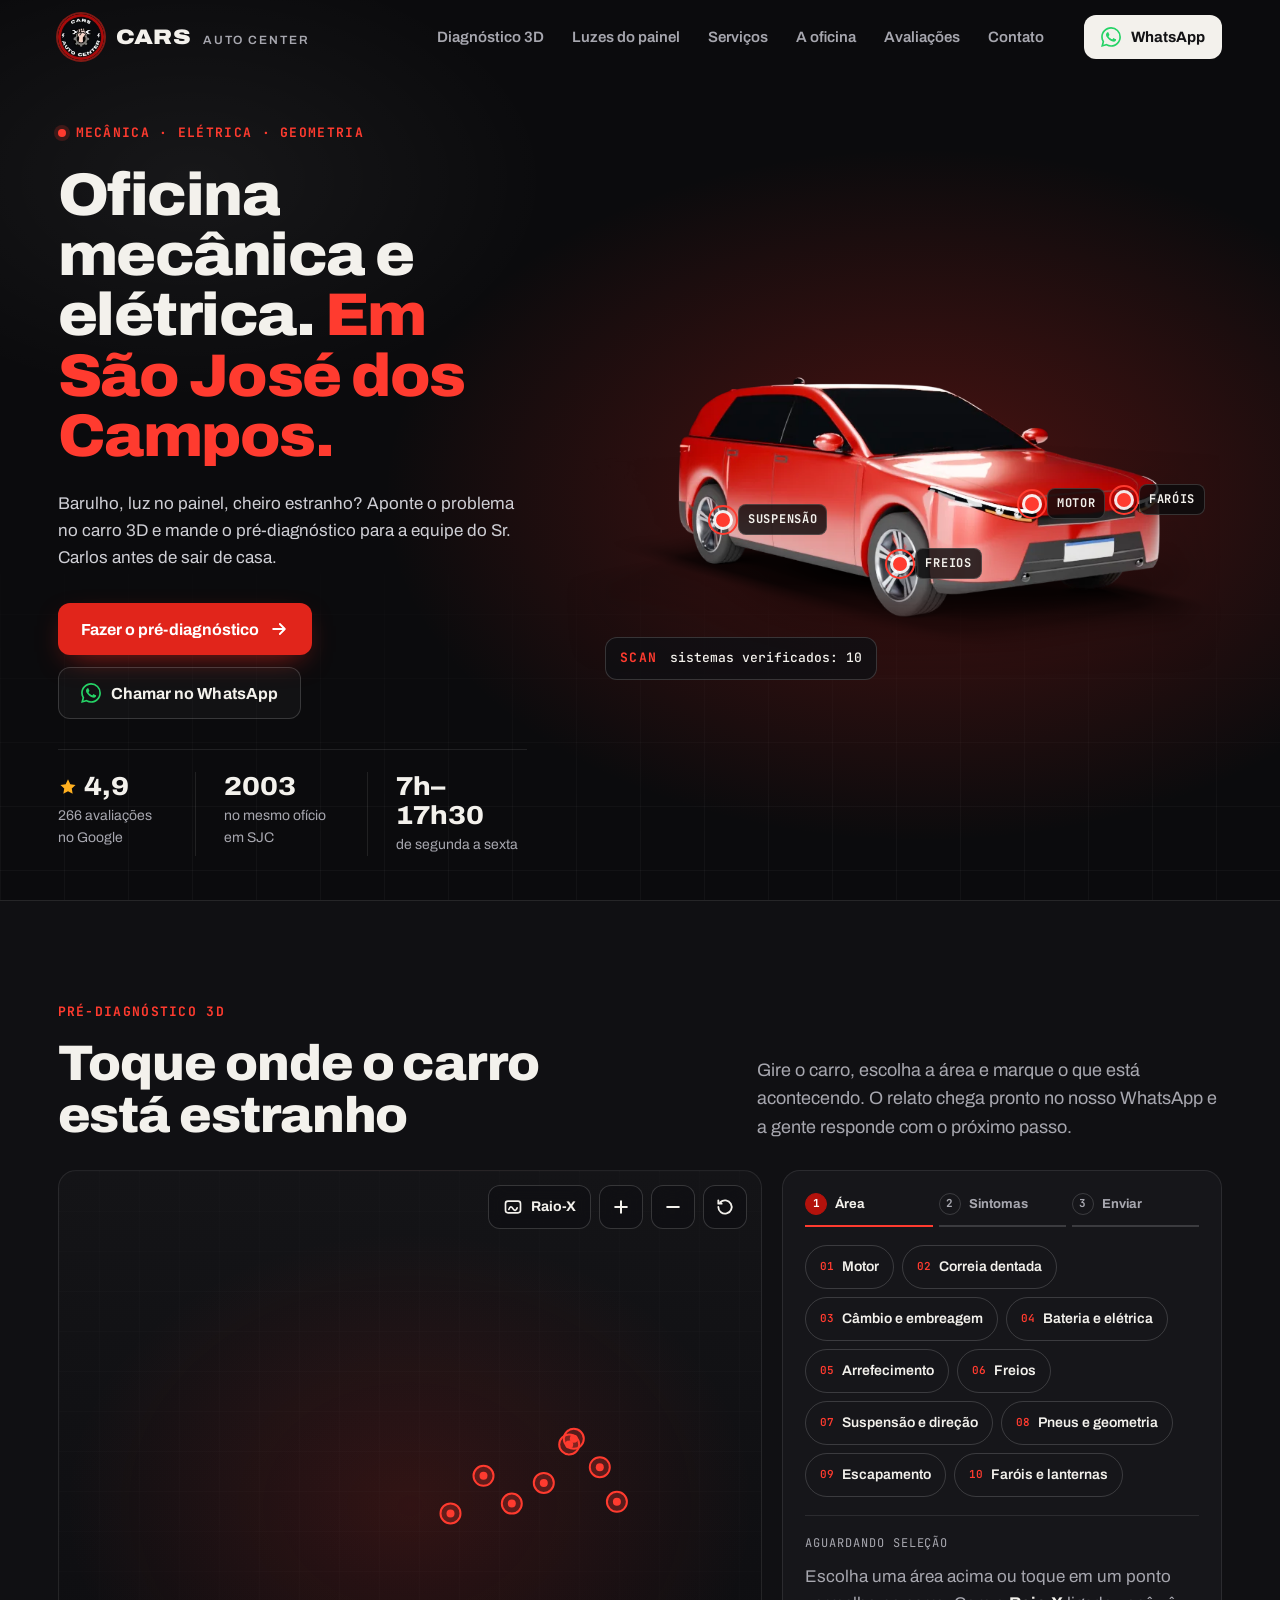
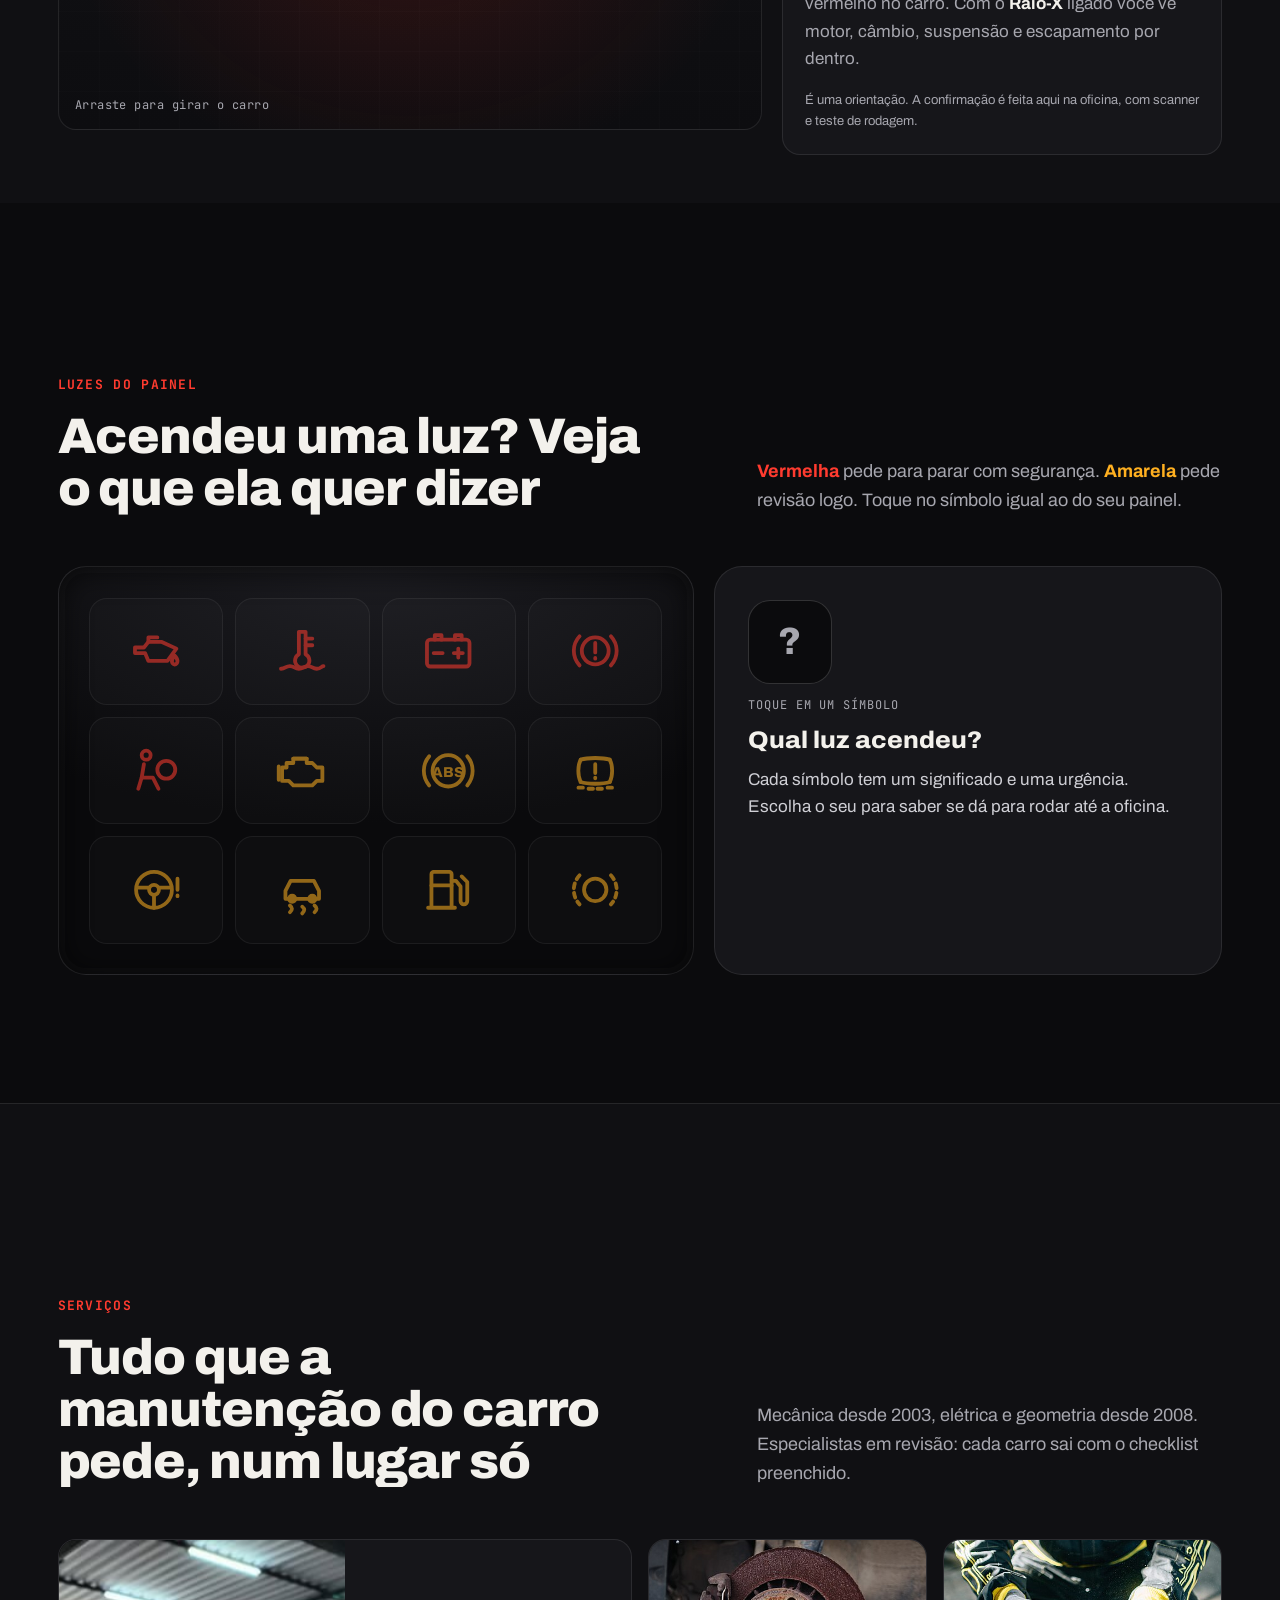
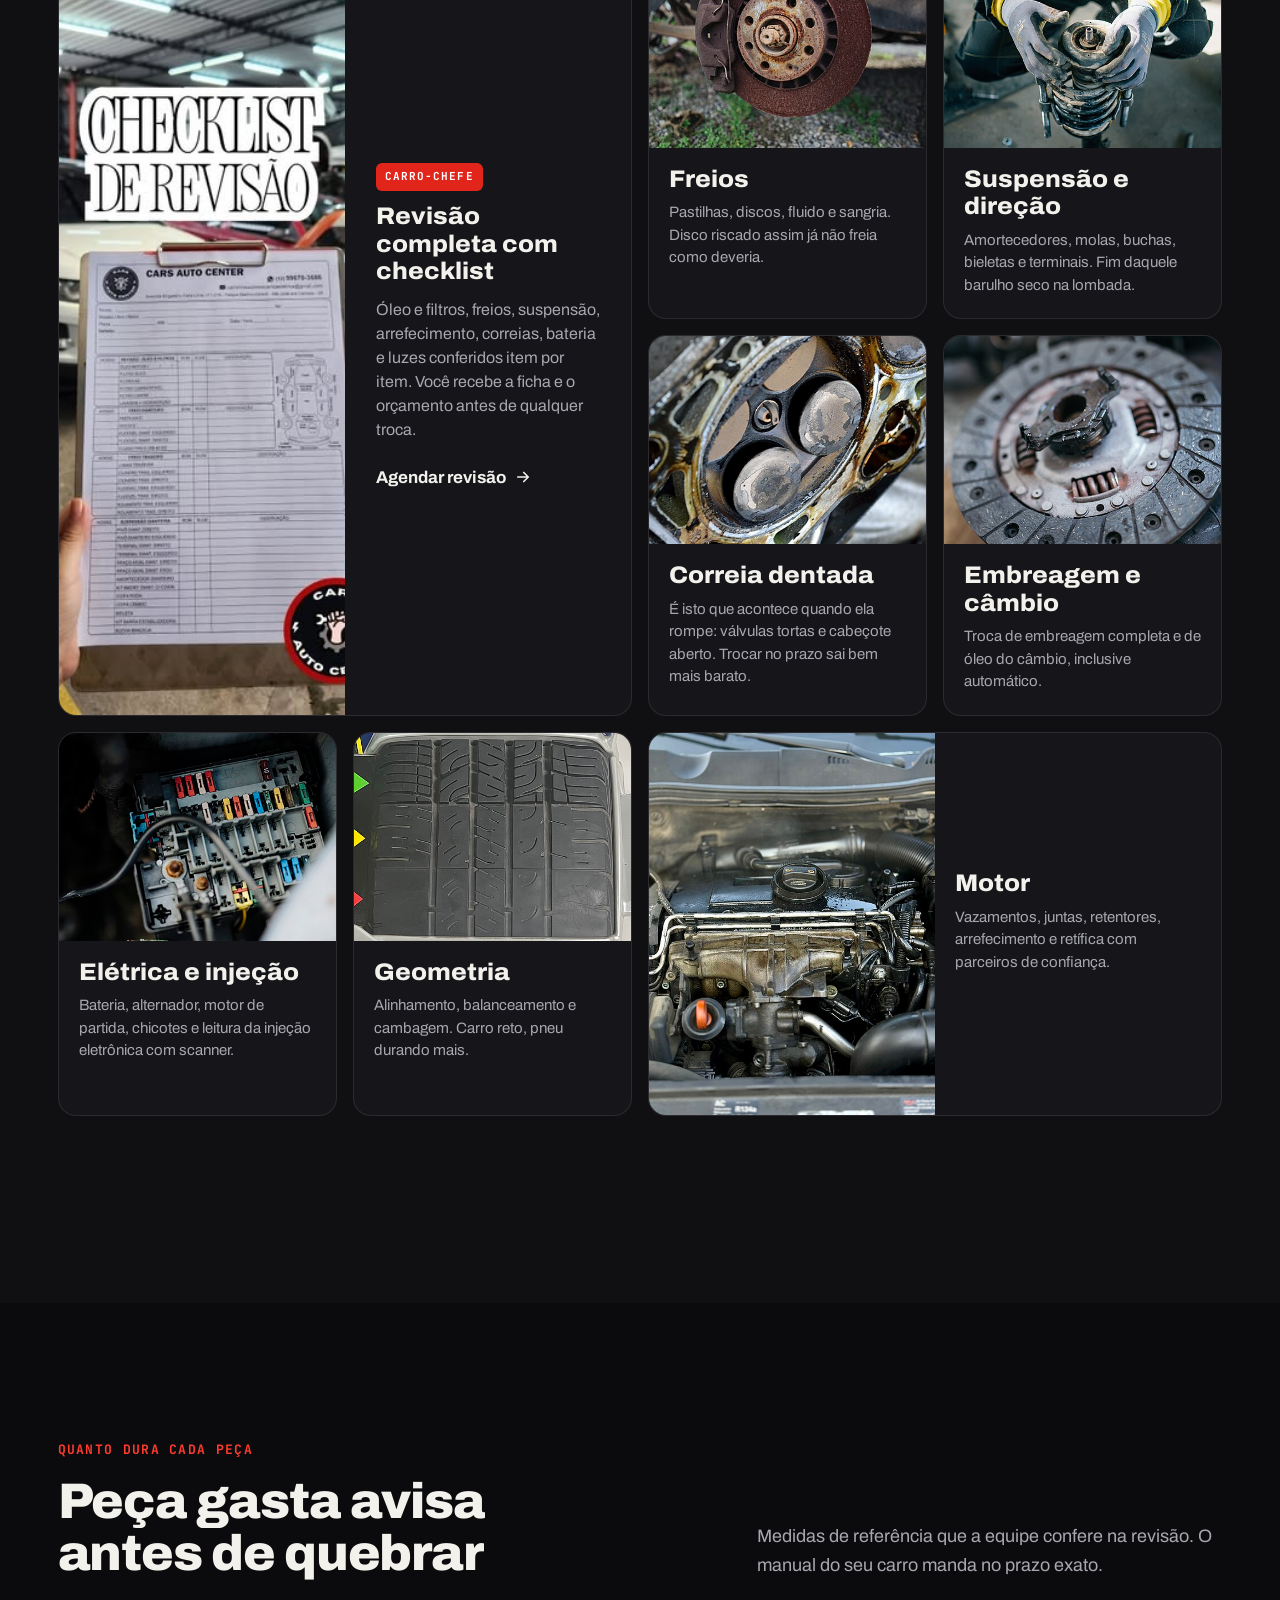
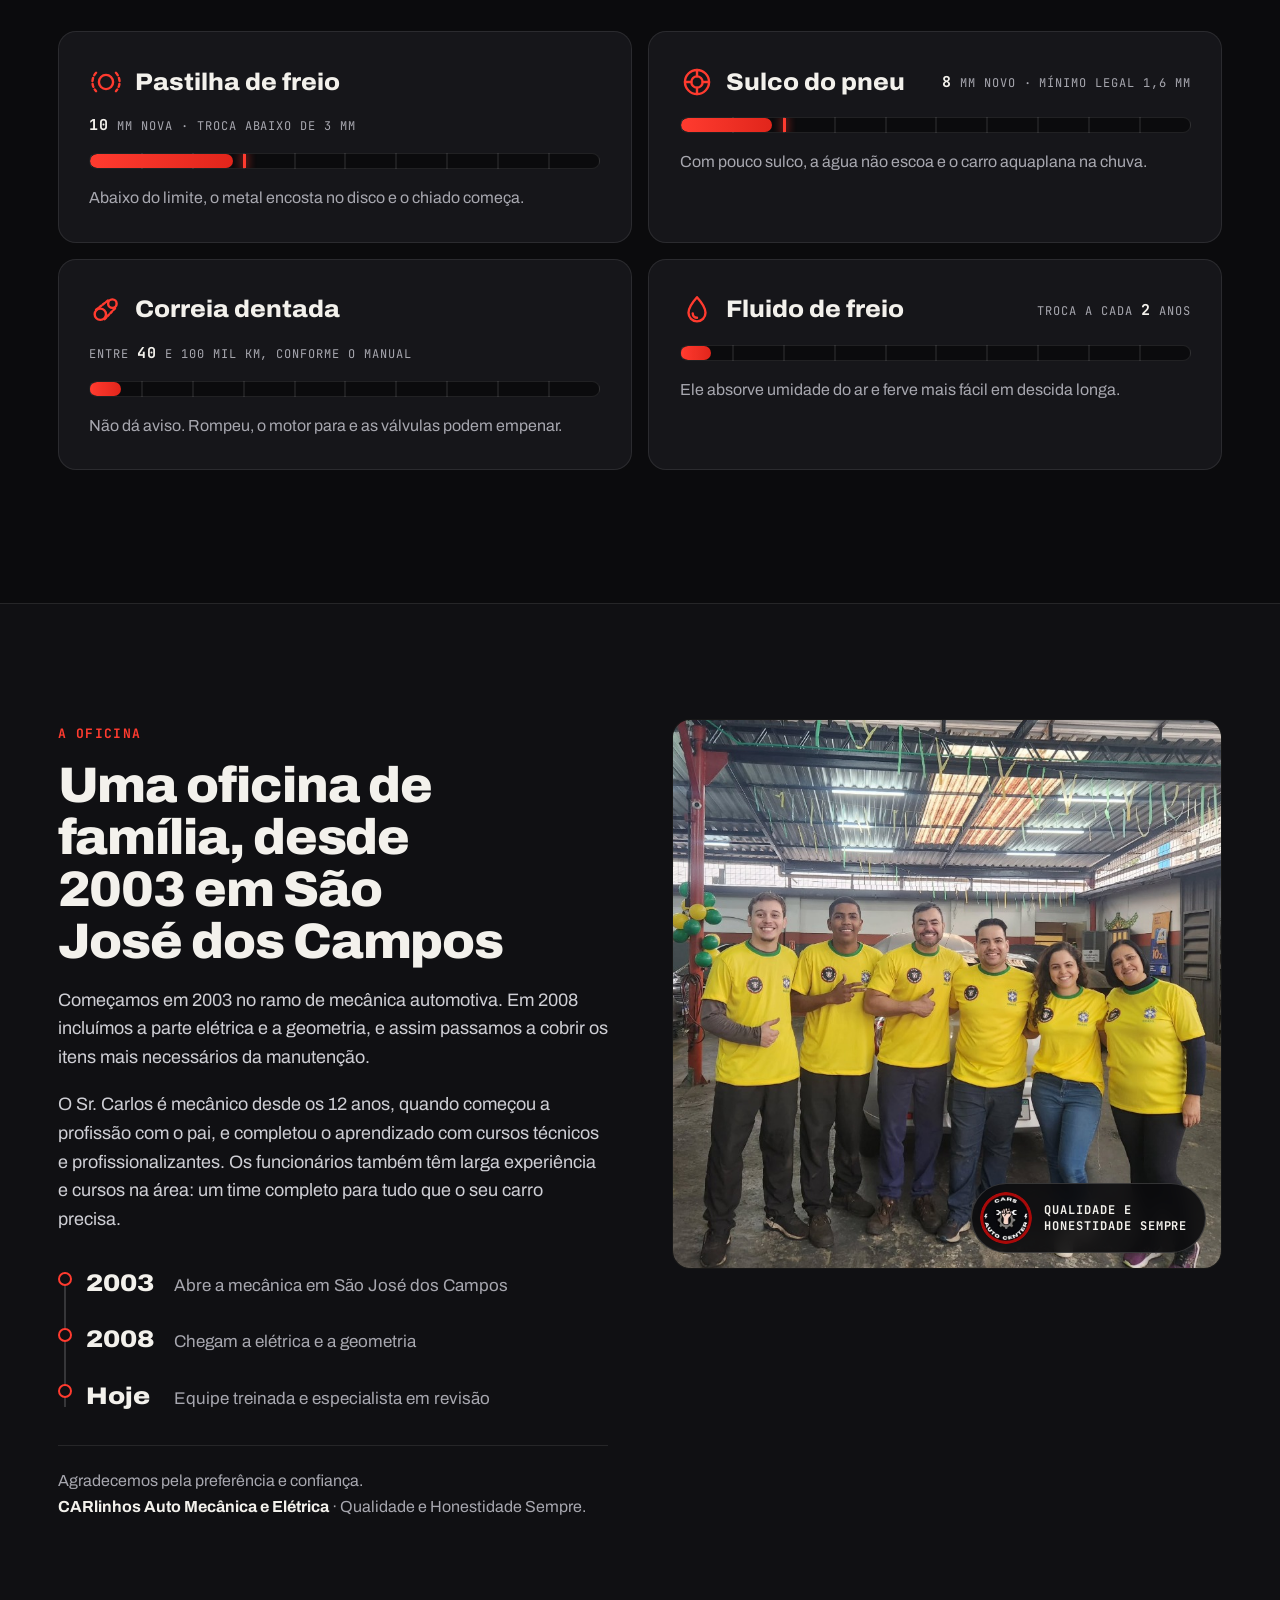
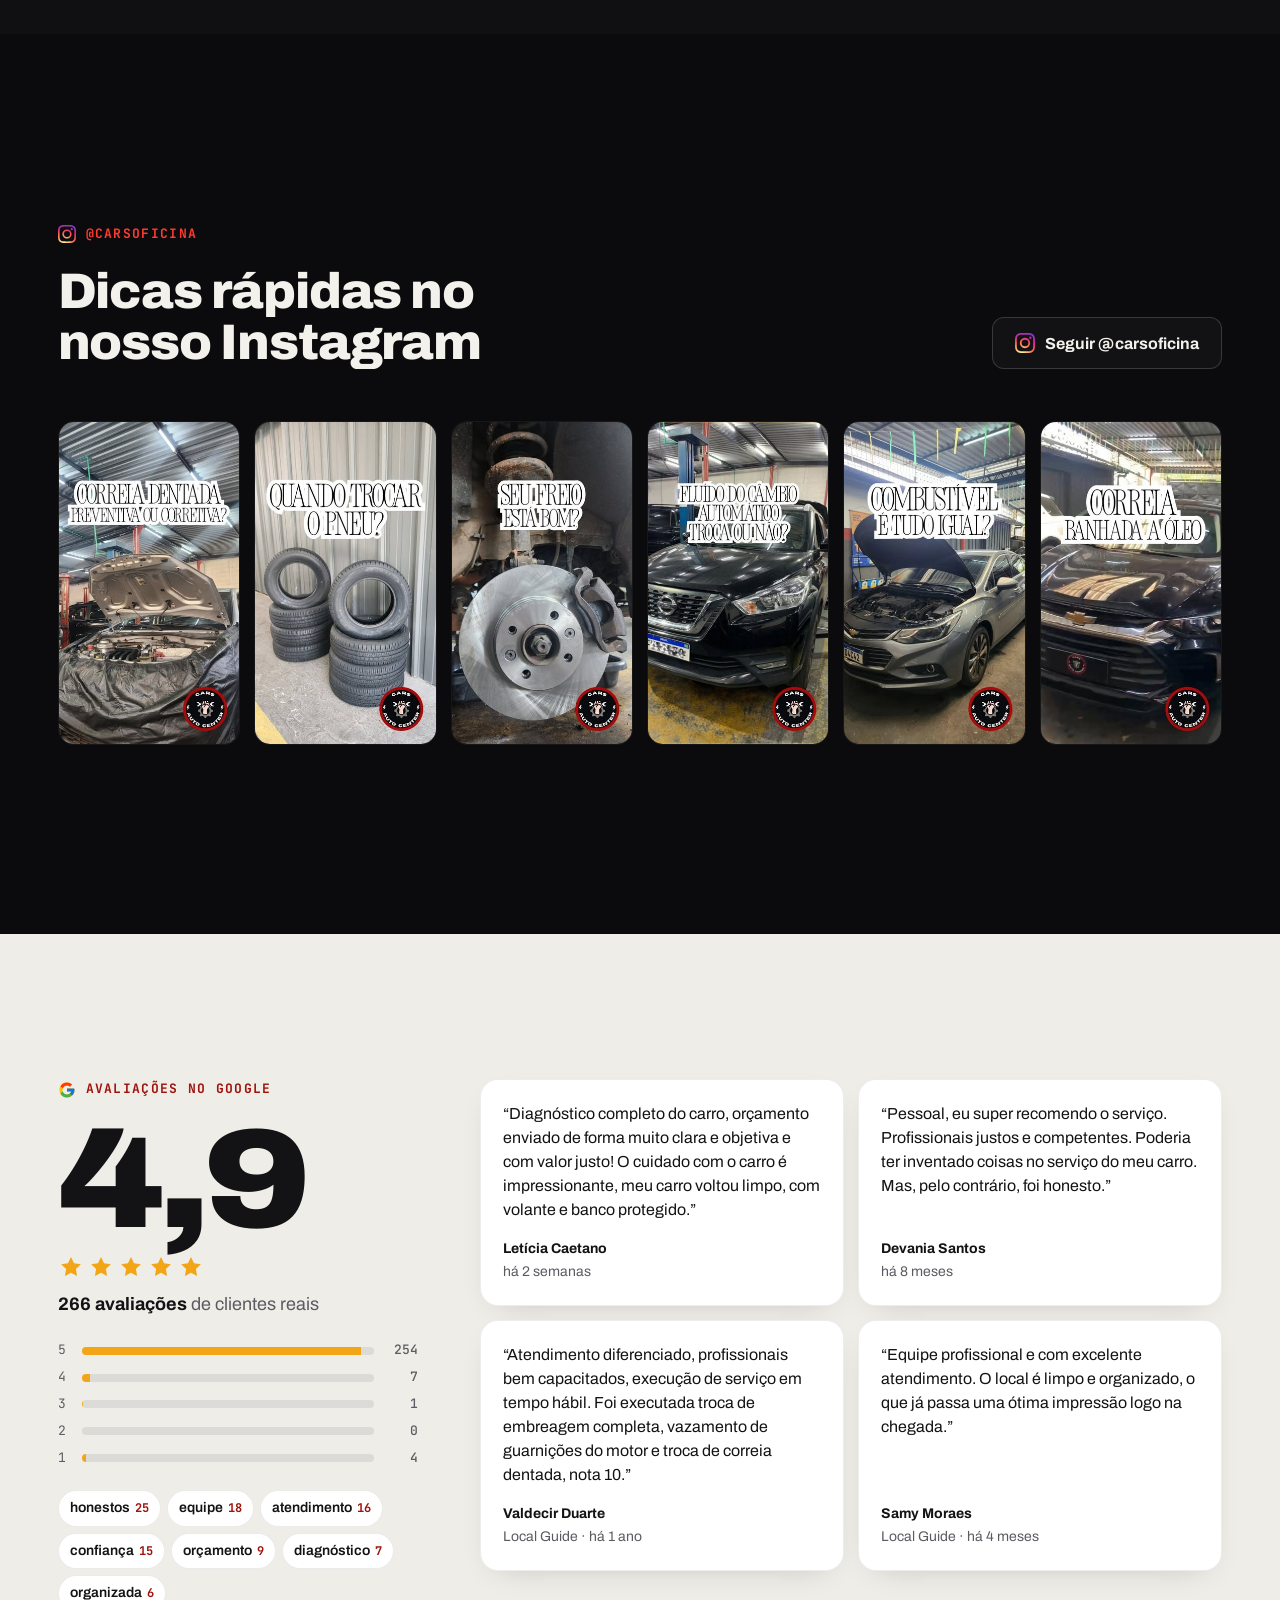
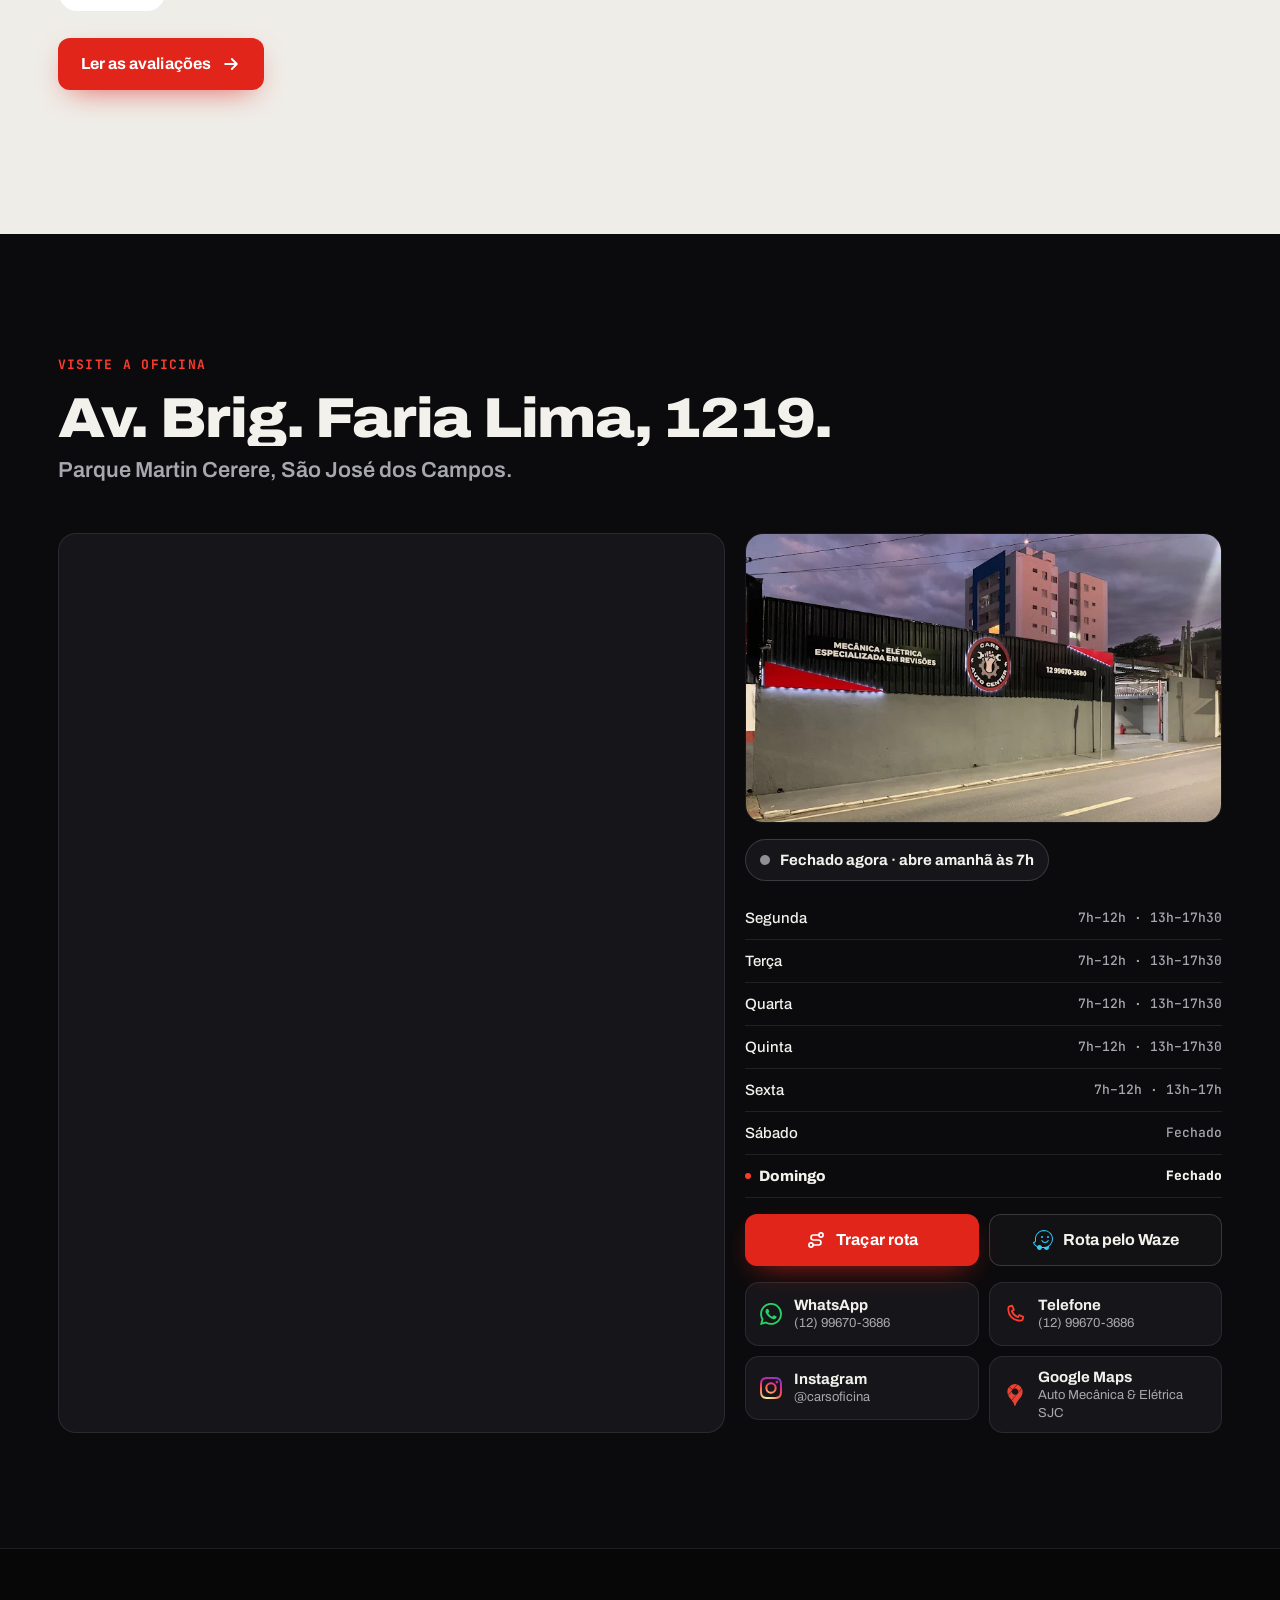
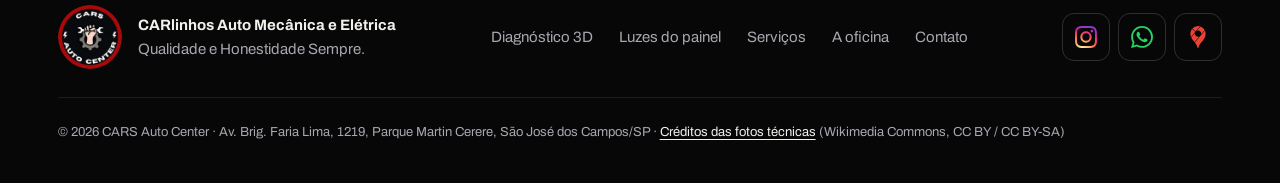
==== commit c5670a87: "Menu no celular, carro 3D novo e links dos reels - Menu lateral saiu de dentro do header (o backdrop" ====
--- a/index.html
+++ b/index.html
@@ -25,7 +25,6 @@
 <link rel="modulepreload" href="vendor/three/three.module.min.js">
 <link rel="stylesheet" href="css/style.css">
 <script>(function(d){d.classList.add('js','m-enter');if(window.matchMedia&&matchMedia('(prefers-reduced-motion: reduce)').matches)d.classList.add('reduce');setTimeout(function(){d.classList.add('ready');},2600);})(document.documentElement);</script>
-<script type="importmap">{ "imports": { "three": "./vendor/three/three.module.min.js", "three/addons/": "./vendor/three/addons/" } }</script>
 <script type="application/ld+json">
 {
   "@context": "https://schema.org",
@@ -98,6 +97,7 @@
       <span class="sr">Abrir menu</span><i></i><i></i>
     </button>
   </div>
+</header>
   <div class="menu" id="menu" data-menu hidden>
     <nav class="wrap menu__in" aria-label="Menu">
       <a href="#diagnostico">Diagnóstico 3D</a>
@@ -109,7 +109,7 @@
       <a class="btn btn--wa" href="https://wa.me/5512996703686?text=Ol%C3%A1%2C%20CARS!%20Vim%20pelo%20site%20e%20quero%20um%20or%C3%A7amento." target="_blank" rel="noopener"><img src="img/icons/whatsapp.svg" width="20" height="20" alt="">Chamar no WhatsApp</a>
     </nav>
   </div>
-</header>
+
 
 <main id="conteudo">
 
@@ -159,7 +159,7 @@
           <p class="eyebrow">Pré-diagnóstico 3D</p>
           <h2 id="diag-t" data-reveal>Toque onde o carro está estranho</h2>
         </div>
-        <p class="sec__lead">Gire o carro, escolha a área e marque o que você sente. O relato chega pronto no nosso WhatsApp e a gente responde com o próximo passo.</p>
+        <p class="sec__lead">Gire o carro, escolha a área e marque o que está acontecendo. O relato chega pronto no nosso WhatsApp e a gente responde com o próximo passo.</p>
       </header>
 
       <div class="diag__grid">
@@ -195,7 +195,7 @@
               <h3 data-zone-title>Motor</h3>
               <p class="diag__what" data-zone-what></p>
               <fieldset class="symptoms">
-                <legend>O que você está sentindo?</legend>
+                <legend>O que está acontecendo?</legend>
                 <div data-symptoms></div>
               </fieldset>
               <div class="result" data-result hidden>
@@ -379,12 +379,12 @@
         <a class="btn btn--ghost" href="https://www.instagram.com/carsoficina/" target="_blank" rel="noopener"><img src="img/icons/instagram.svg" width="20" height="20" alt="">Seguir @carsoficina</a>
       </header>
       <ul class="reels">
-        <li><a href="https://www.instagram.com/carsoficina/" target="_blank" rel="noopener" aria-label="Correia dentada: preventiva ou corretiva? Ver no Instagram"><img src="img/ig/post-9.jpg" width="360" height="640" loading="lazy" alt="Post: correia dentada, preventiva ou corretiva?" data-source="client" data-subject="post do Instagram"></a></li>
-        <li><a href="https://www.instagram.com/carsoficina/" target="_blank" rel="noopener" aria-label="Quando trocar o pneu? Ver no Instagram"><img src="img/ig/post-10.jpg" width="360" height="640" loading="lazy" alt="Post: quando trocar o pneu?" data-source="client" data-subject="post do Instagram"></a></li>
-        <li><a href="https://www.instagram.com/carsoficina/" target="_blank" rel="noopener" aria-label="Seu freio está bom? Ver no Instagram"><img src="img/ig/post-11.jpg" width="360" height="640" loading="lazy" alt="Post: seu freio está bom?" data-source="client" data-subject="post do Instagram"></a></li>
-        <li><a href="https://www.instagram.com/carsoficina/" target="_blank" rel="noopener" aria-label="Fluido do câmbio automático, troca ou não? Ver no Instagram"><img src="img/ig/post-12.jpg" width="360" height="640" loading="lazy" alt="Post: fluido do câmbio automático, troca ou não?" data-source="client" data-subject="post do Instagram"></a></li>
-        <li><a href="https://www.instagram.com/carsoficina/" target="_blank" rel="noopener" aria-label="Combustível é tudo igual? Ver no Instagram"><img src="img/ig/post-13.jpg" width="360" height="640" loading="lazy" alt="Post: combustível é tudo igual?" data-source="client" data-subject="post do Instagram"></a></li>
-        <li><a href="https://www.instagram.com/carsoficina/" target="_blank" rel="noopener" aria-label="Correia banhada a óleo. Ver no Instagram"><img src="img/ig/post-17.jpg" width="360" height="640" loading="lazy" alt="Post: correia banhada a óleo" data-source="client" data-subject="post do Instagram"></a></li>
+        <li><a href="https://www.instagram.com/reel/DeIPTsIpNmd/" target="_blank" rel="noopener" aria-label="Correia dentada: preventiva ou corretiva? Ver o vídeo no Instagram"><img src="img/ig/post-9.jpg" width="360" height="640" loading="lazy" alt="Post: correia dentada, preventiva ou corretiva?" data-source="client" data-subject="post do Instagram"></a></li>
+        <li><a href="https://www.instagram.com/reel/Dd90guYJgaT/" target="_blank" rel="noopener" aria-label="Quando trocar o pneu? Ver o vídeo no Instagram"><img src="img/ig/post-10.jpg" width="360" height="640" loading="lazy" alt="Post: quando trocar o pneu?" data-source="client" data-subject="post do Instagram"></a></li>
+        <li><a href="https://www.instagram.com/reel/Dd7Q9MVBs34/" target="_blank" rel="noopener" aria-label="Seu freio está bom? Ver o vídeo no Instagram"><img src="img/ig/post-11.jpg" width="360" height="640" loading="lazy" alt="Post: seu freio está bom?" data-source="client" data-subject="post do Instagram"></a></li>
+        <li><a href="https://www.instagram.com/reel/Ddr1gZ7ppRb/" target="_blank" rel="noopener" aria-label="Fluido do câmbio automático, troca ou não? Ver o vídeo no Instagram"><img src="img/ig/post-12.jpg" width="360" height="640" loading="lazy" alt="Post: fluido do câmbio automático, troca ou não?" data-source="client" data-subject="post do Instagram"></a></li>
+        <li><a href="https://www.instagram.com/reel/DdpP8MxJ0sp/" target="_blank" rel="noopener" aria-label="Combustível é tudo igual? Ver o vídeo no Instagram"><img src="img/ig/post-13.jpg" width="360" height="640" loading="lazy" alt="Post: combustível é tudo igual?" data-source="client" data-subject="post do Instagram"></a></li>
+        <li><a href="https://www.instagram.com/reel/DcjUs-qJhS-/" target="_blank" rel="noopener" aria-label="Correia banhada a óleo. Ver o vídeo no Instagram"><img src="img/ig/post-17.jpg" width="360" height="640" loading="lazy" alt="Post: correia banhada a óleo" data-source="client" data-subject="post do Instagram"></a></li>
       </ul>
     </div>
   </section>
@@ -499,6 +499,6 @@
 <script src="vendor/motion.js"></script>
 <script src="js/data.js"></script>
 <script src="js/main.js"></script>
-<script type="module" src="js/car3d.js"></script>
+<script type="module" src="js/car3d.min.js"></script>
 </body>
 </html>
--- a/css/style.css
+++ b/css/style.css
@@ -123,7 +123,7 @@
 .nav__toggle i:nth-of-type(2) { top: 27px; }
 .nav__toggle[aria-expanded="true"] i:nth-of-type(1) { top: 22px; transform: rotate(45deg); }
 .nav__toggle[aria-expanded="true"] i:nth-of-type(2) { top: 22px; transform: rotate(-45deg); }
-.menu { position: fixed; inset: var(--nav-h) 0 0; background: var(--bg); overflow-y: auto; }
+.menu { position: fixed; inset: var(--nav-h) 0 0; z-index: 99; background: var(--bg); overflow-y: auto; overscroll-behavior: contain; }
 .menu__in { display: flex; flex-direction: column; padding-top: 24px; padding-bottom: 40px; }
 .menu__in a:not(.btn) { padding: 16px 0; border-bottom: 1px solid var(--line); font-family: var(--f-display); font-weight: 800; font-size: 28px; text-decoration: none; }
 .menu__in .btn { margin-top: 28px; }
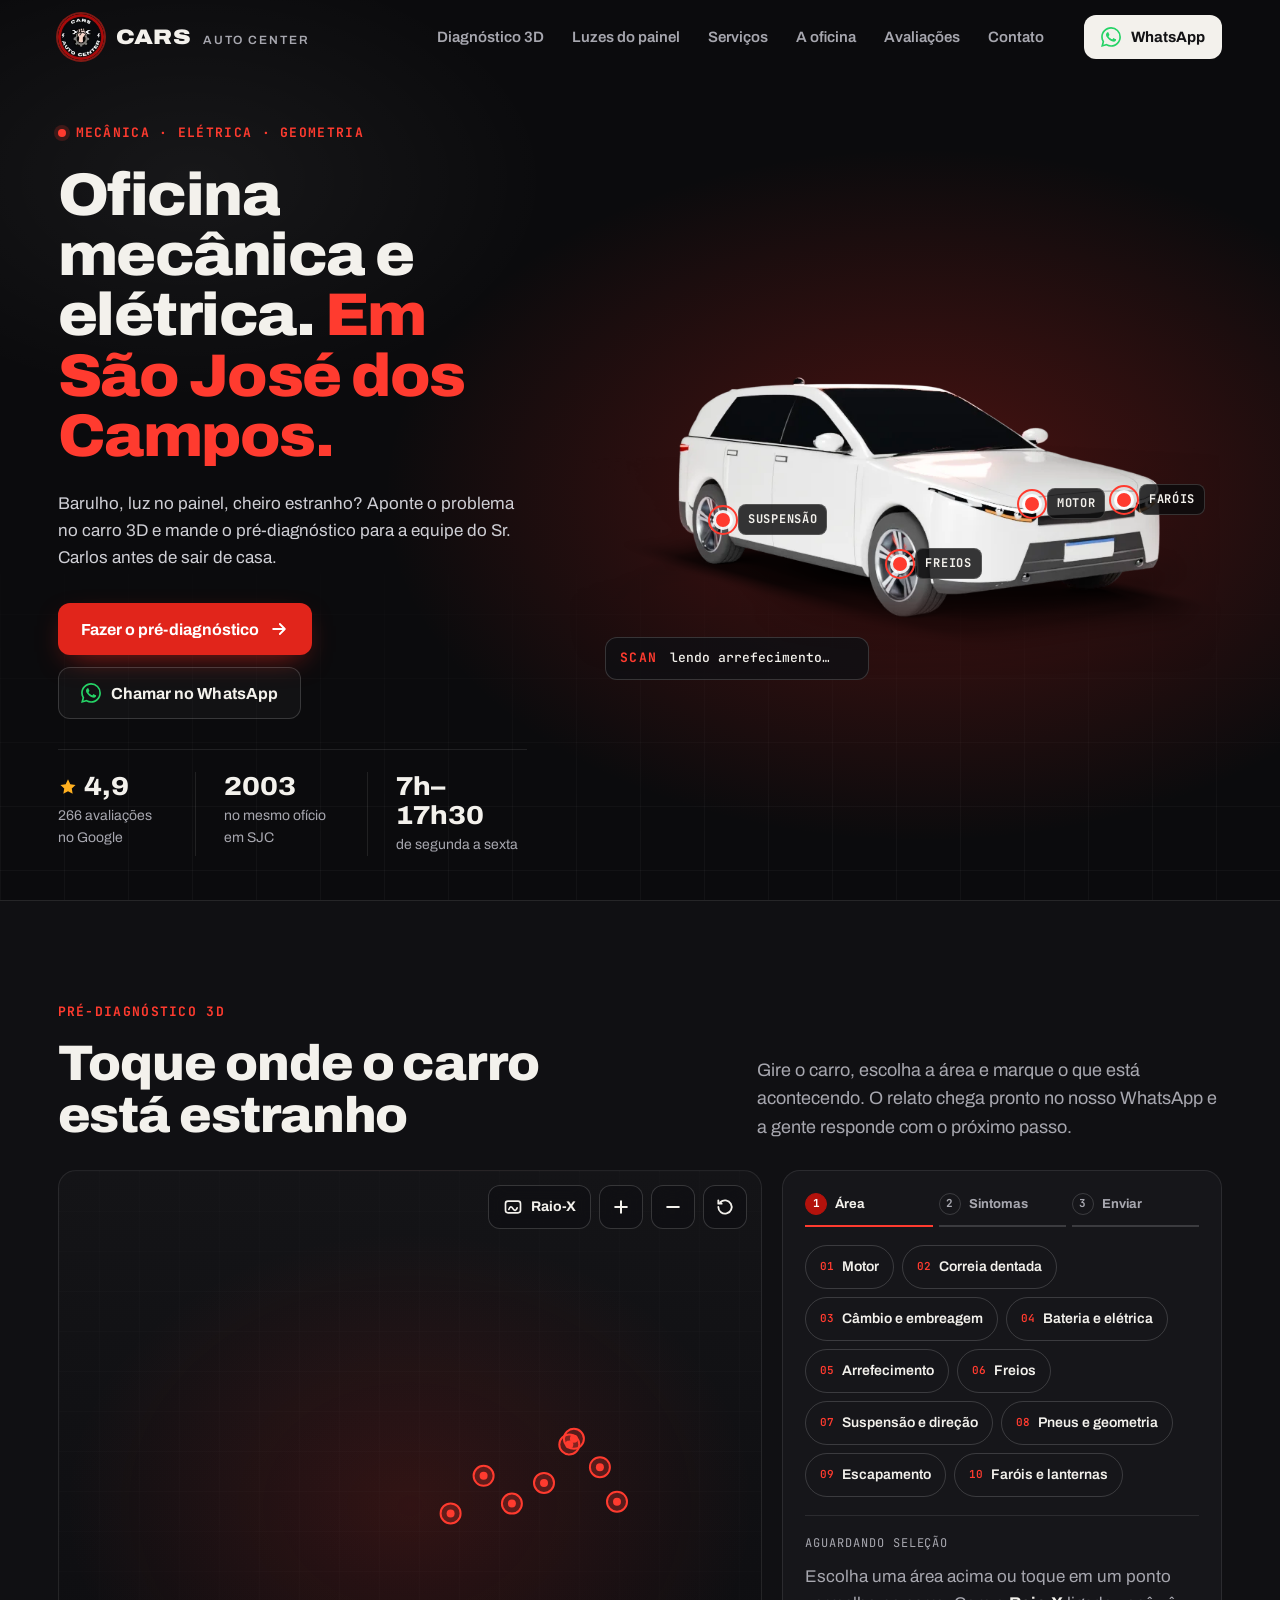
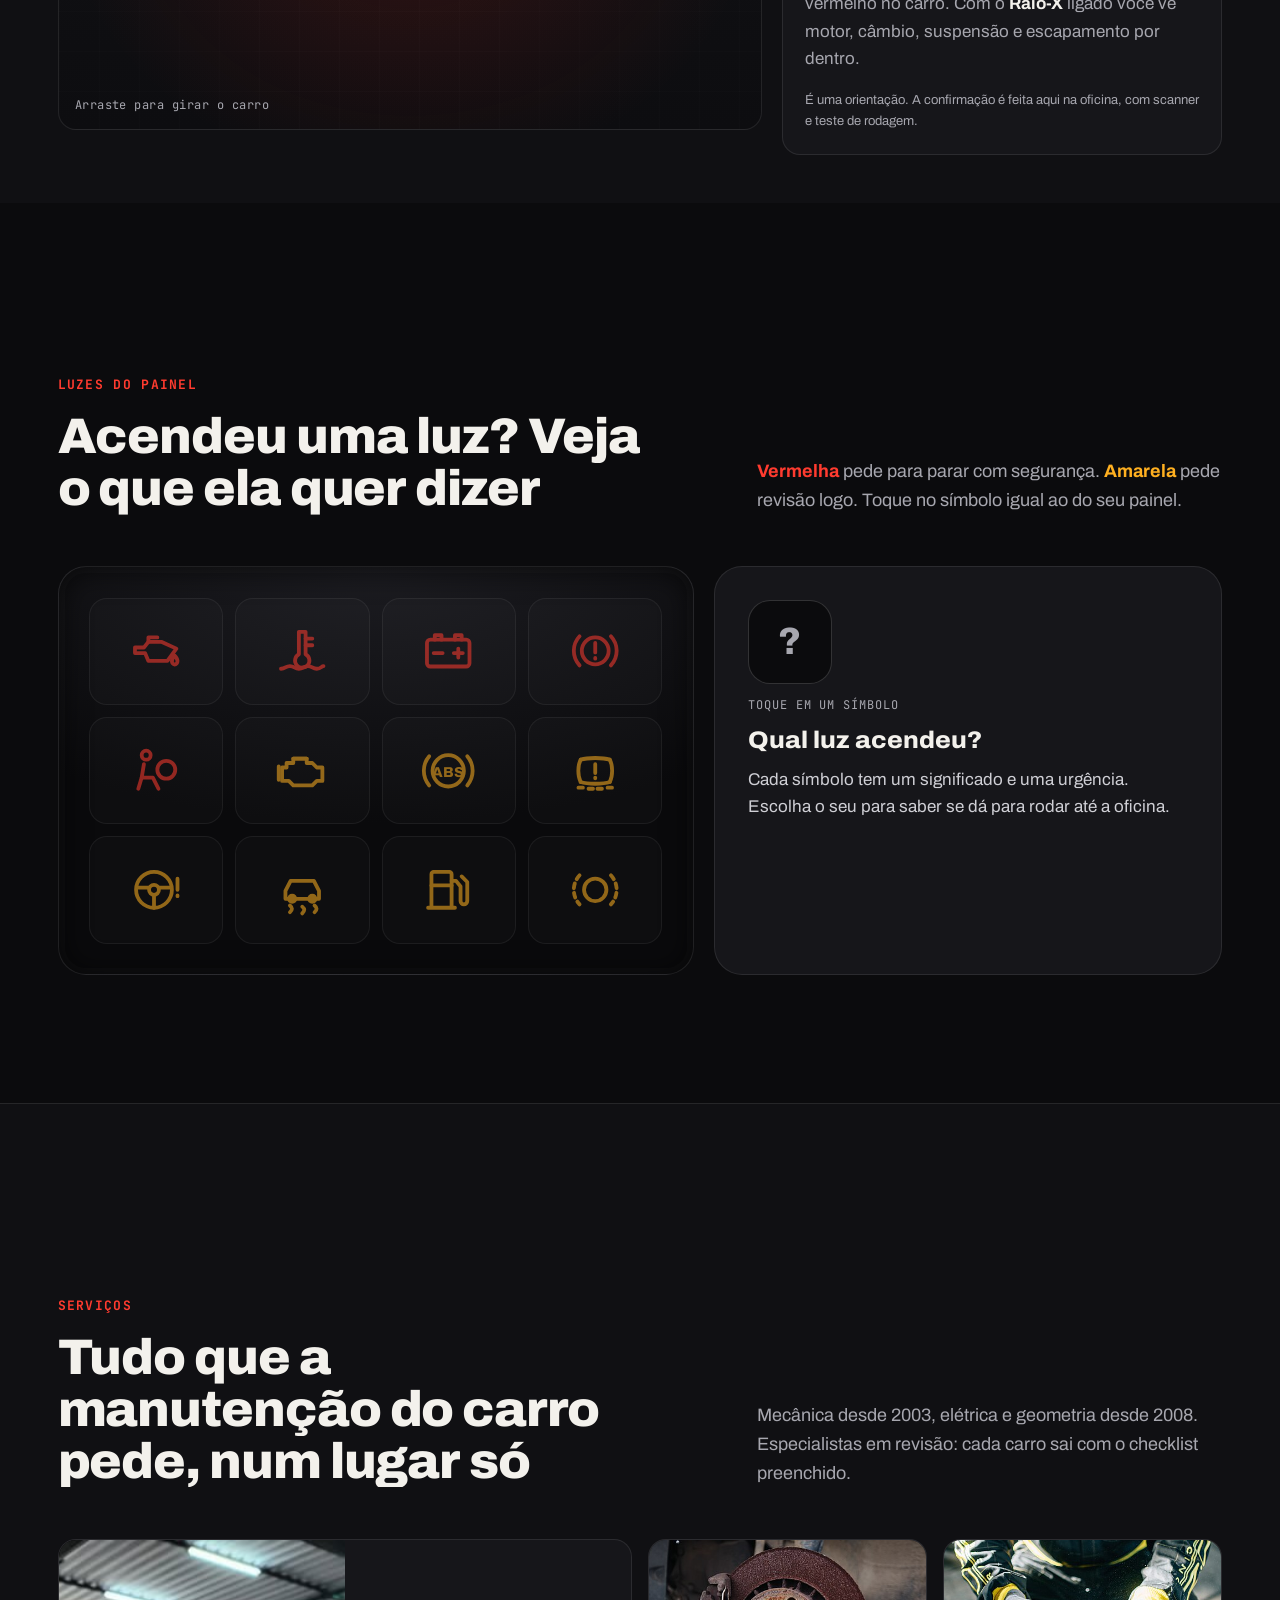
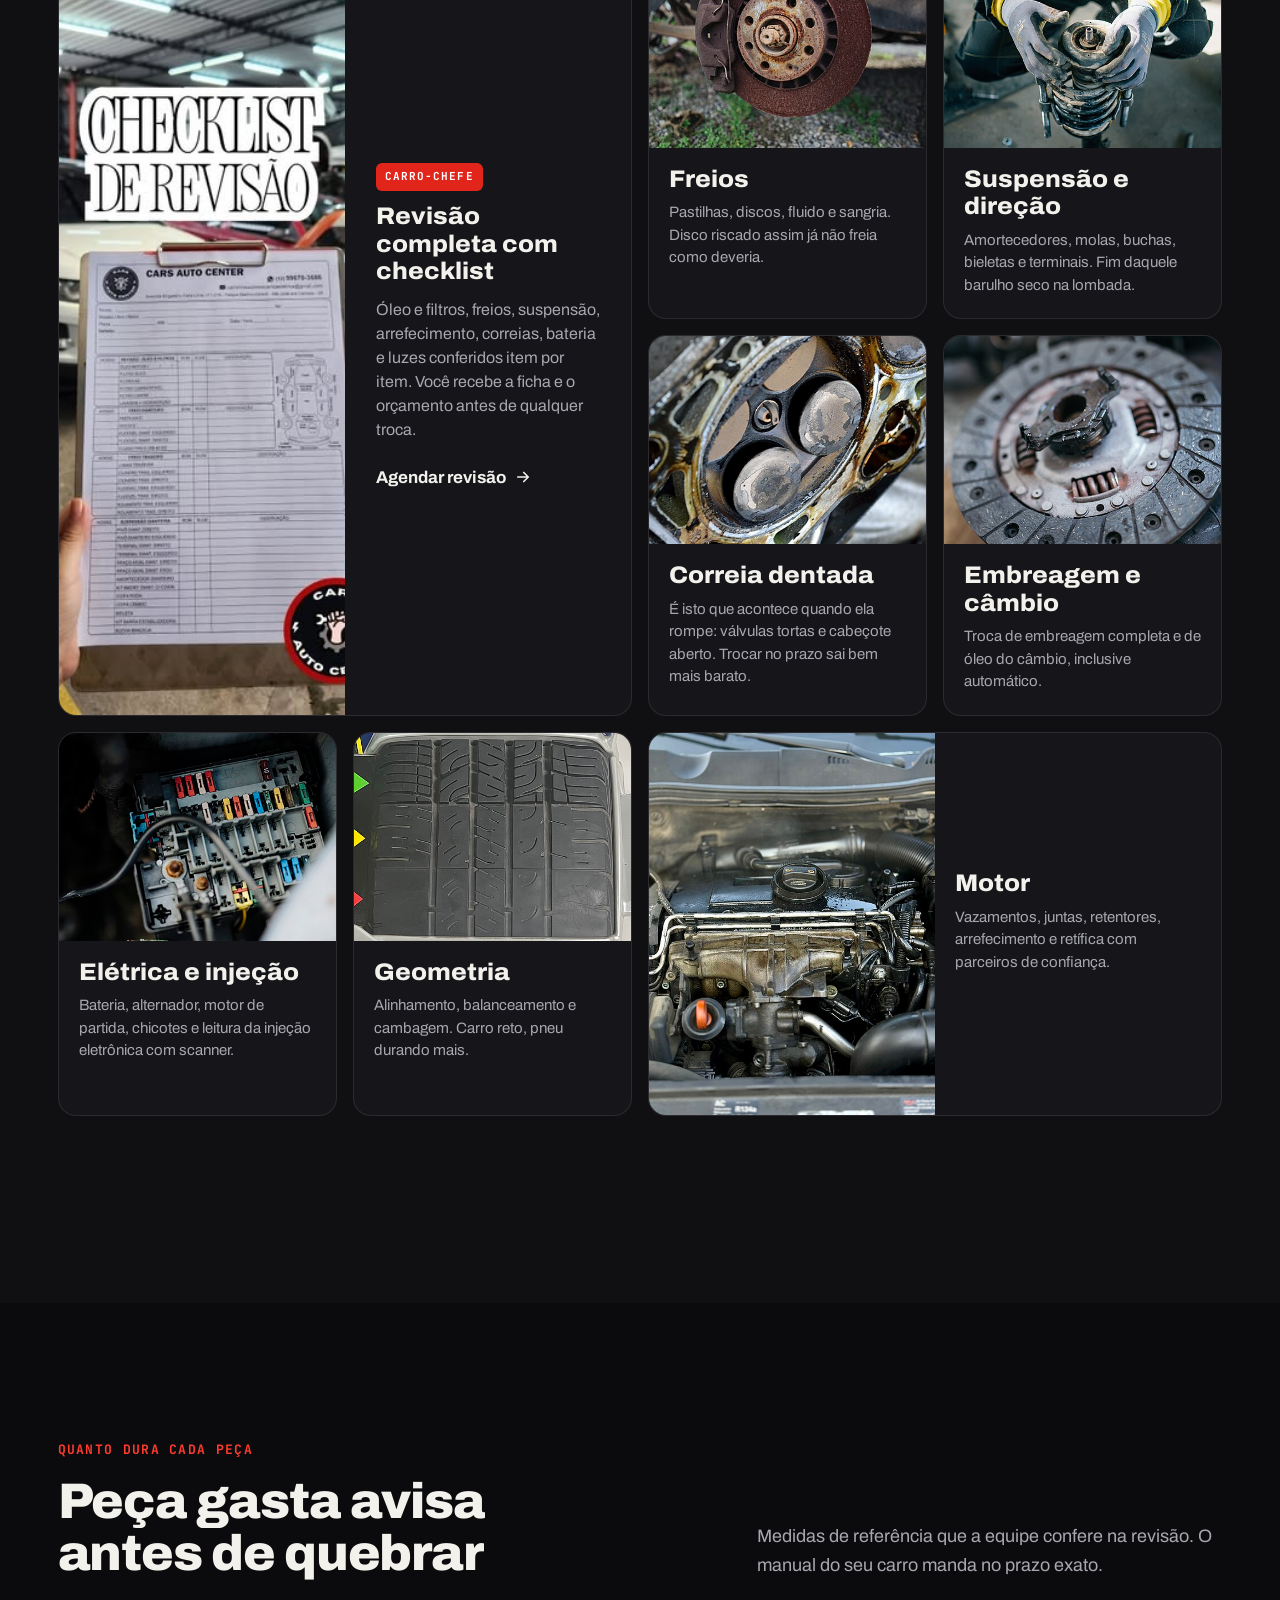
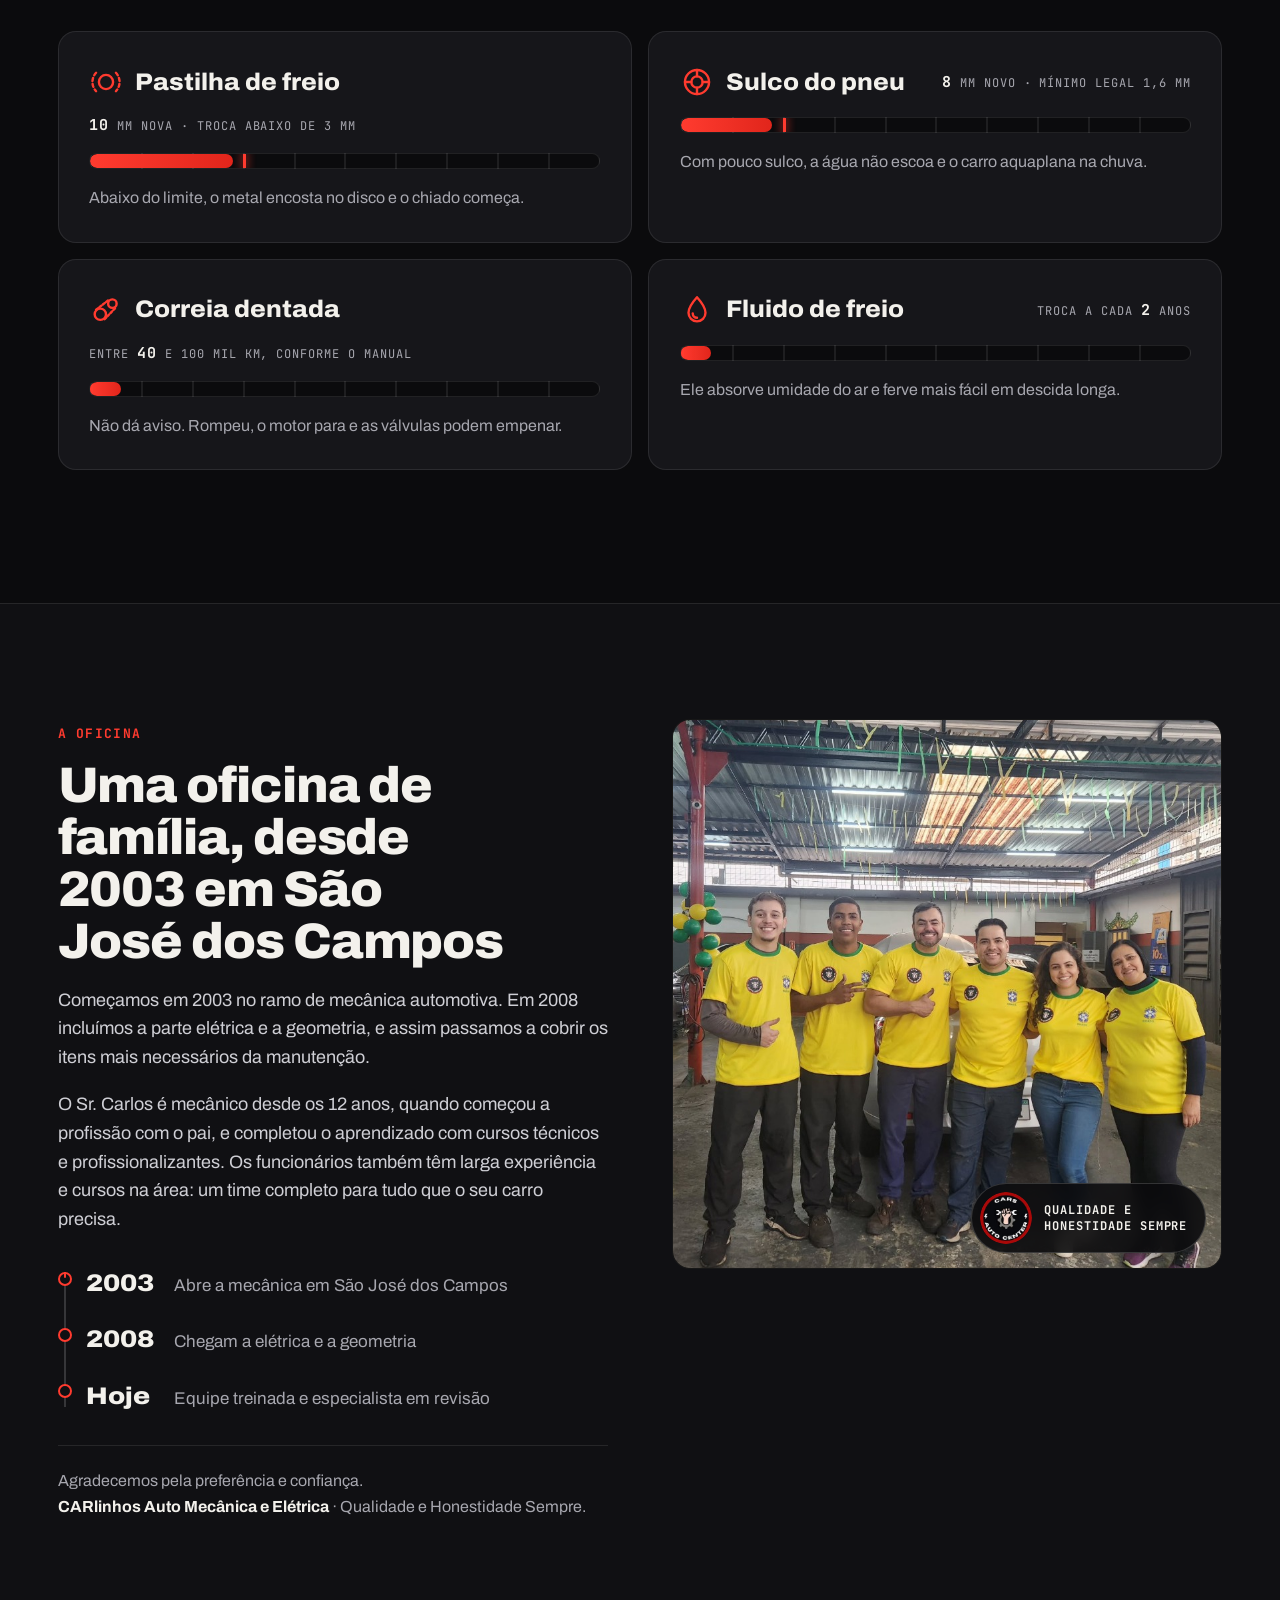
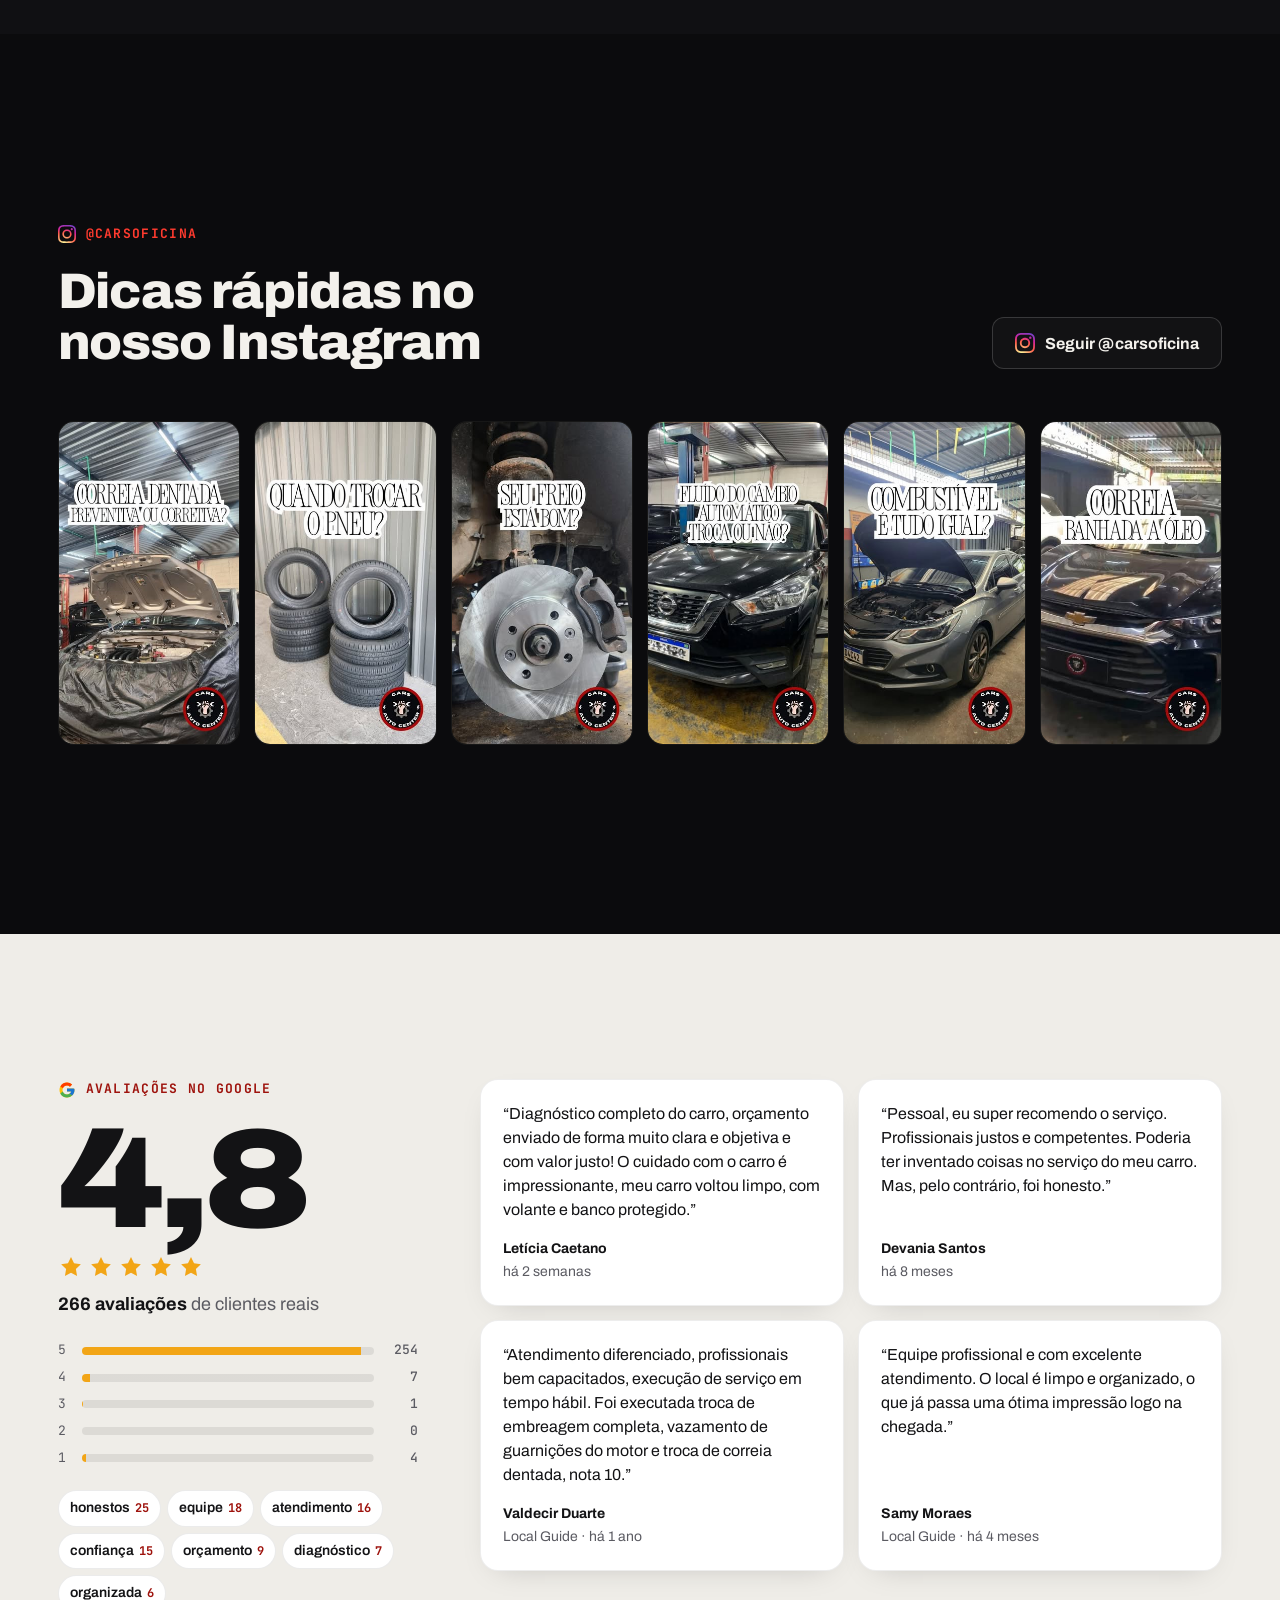
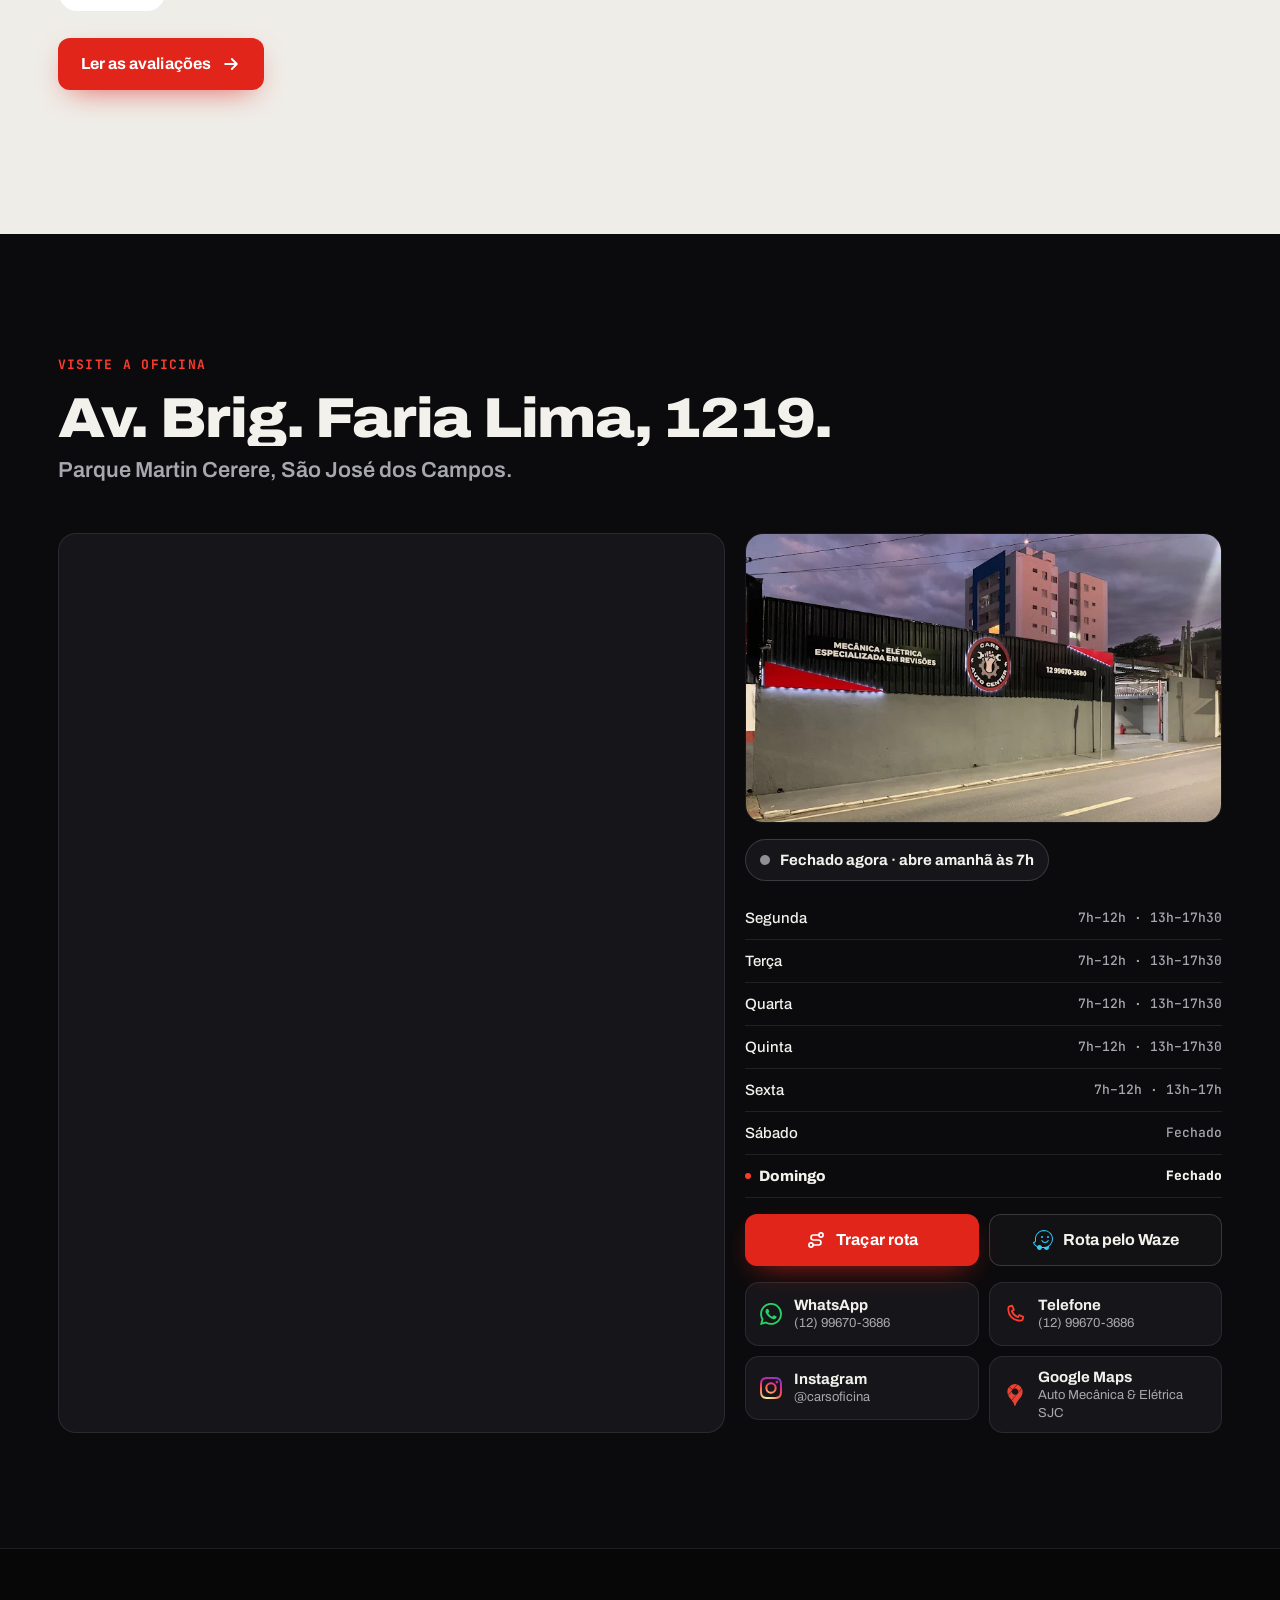
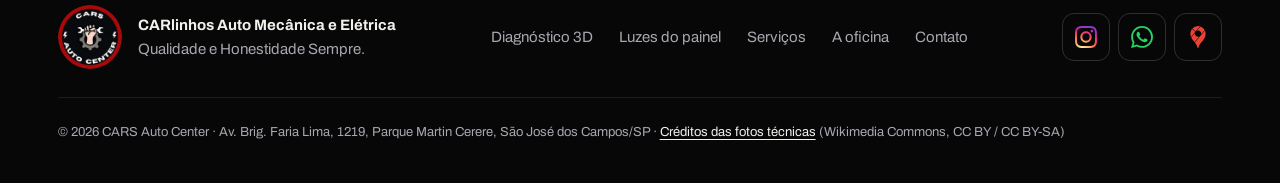
==== commit 96cc47c3: "Carro branco, modelo 4x mais leve e arquivos sem cache velho - Pintura branca perolizada (3D, imagem" ====
--- a/index.html
+++ b/index.html
@@ -21,9 +21,8 @@
 <link rel="preconnect" href="https://fonts.googleapis.com">
 <link rel="preconnect" href="https://fonts.gstatic.com" crossorigin>
 <link href="https://fonts.googleapis.com/css2?family=Archivo:wdth,wght@62..125,400..900&family=JetBrains+Mono:wght@500;700&display=swap" rel="stylesheet">
-<link rel="preload" as="image" href="img/carro-hero.webp" imagesrcset="img/carro-hero-900.webp 900w, img/carro-hero.webp 1800w" imagesizes="(max-width: 900px) 100vw, 60vw">
-<link rel="modulepreload" href="vendor/three/three.module.min.js">
-<link rel="stylesheet" href="css/style.css">
+<link rel="preload" as="image" href="img/carro-hero.webp?v=20261122" imagesrcset="img/carro-hero-900.webp?v=20261122 900w, img/carro-hero.webp?v=20261122 1800w" imagesizes="(max-width: 900px) 100vw, 60vw">
+<link rel="stylesheet" href="css/style.css?v=20261122">
 <script>(function(d){d.classList.add('js','m-enter');if(window.matchMedia&&matchMedia('(prefers-reduced-motion: reduce)').matches)d.classList.add('reduce');setTimeout(function(){d.classList.add('ready');},2600);})(document.documentElement);</script>
 <script type="application/ld+json">
 {
@@ -135,8 +134,8 @@
       <div class="hero__stage" aria-hidden="true">
         <div class="hero__car" data-hero-car>
           <picture>
-            <source type="image/webp" srcset="img/carro-hero-900.webp 900w, img/carro-hero.webp 1800w" sizes="(max-width: 900px) 100vw, 60vw">
-            <img src="img/carro-hero.webp" width="1800" height="1100" alt="" fetchpriority="high" data-source="illustration" data-subject="carro 3D modelado no Blender">
+            <source type="image/webp" srcset="img/carro-hero-900.webp?v=20261122 900w, img/carro-hero.webp?v=20261122 1800w" sizes="(max-width: 900px) 100vw, 60vw">
+            <img src="img/carro-hero.webp?v=20261122" width="1800" height="1100" alt="" fetchpriority="high" data-source="illustration" data-subject="carro 3D modelado no Blender">
           </picture>
           <div class="hero__scan" data-scan></div>
           <span class="pin" style="--x:71%;--y:52%" data-pin><i></i><b>Motor</b></span>
@@ -165,7 +164,7 @@
       <div class="diag__grid">
         <div class="diag__stage" data-stage>
           <canvas class="diag__canvas" data-canvas aria-label="Carro 3D interativo. Use a lista de áreas para escolher pelo teclado." role="img"></canvas>
-          <img class="diag__fallback" src="img/carro-hero-900.webp" width="900" height="550" alt="Carro estilizado vermelho" data-fallback hidden>
+          <img class="diag__fallback" src="img/carro-hero-900.webp?v=20261122" width="900" height="550" alt="Carro estilizado branco" data-fallback hidden>
           <div class="diag__hotspots" data-hotspots></div>
           <div class="diag__loading" data-loading><span></span>Carregando o carro 3D…</div>
           <div class="diag__tools">
@@ -497,8 +496,9 @@
 <script src="vendor/ScrollTrigger.min.js"></script>
 <script src="vendor/SplitText.min.js"></script>
 <script src="vendor/motion.js"></script>
-<script src="js/data.js"></script>
-<script src="js/main.js"></script>
-<script type="module" src="js/car3d.min.js"></script>
+<script src="js/data.js?v=20261122"></script>
+<script src="js/main.js?v=20261122"></script>
+<script type="module" src="js/car3d.min.js?v=20261122" onerror="window.__car3dFail&&__car3dFail()"></script>
+<script nomodule>window.__car3dFail&&__car3dFail('Este navegador é antigo para o 3D. Escolha a área na lista.');</script>
 </body>
 </html>
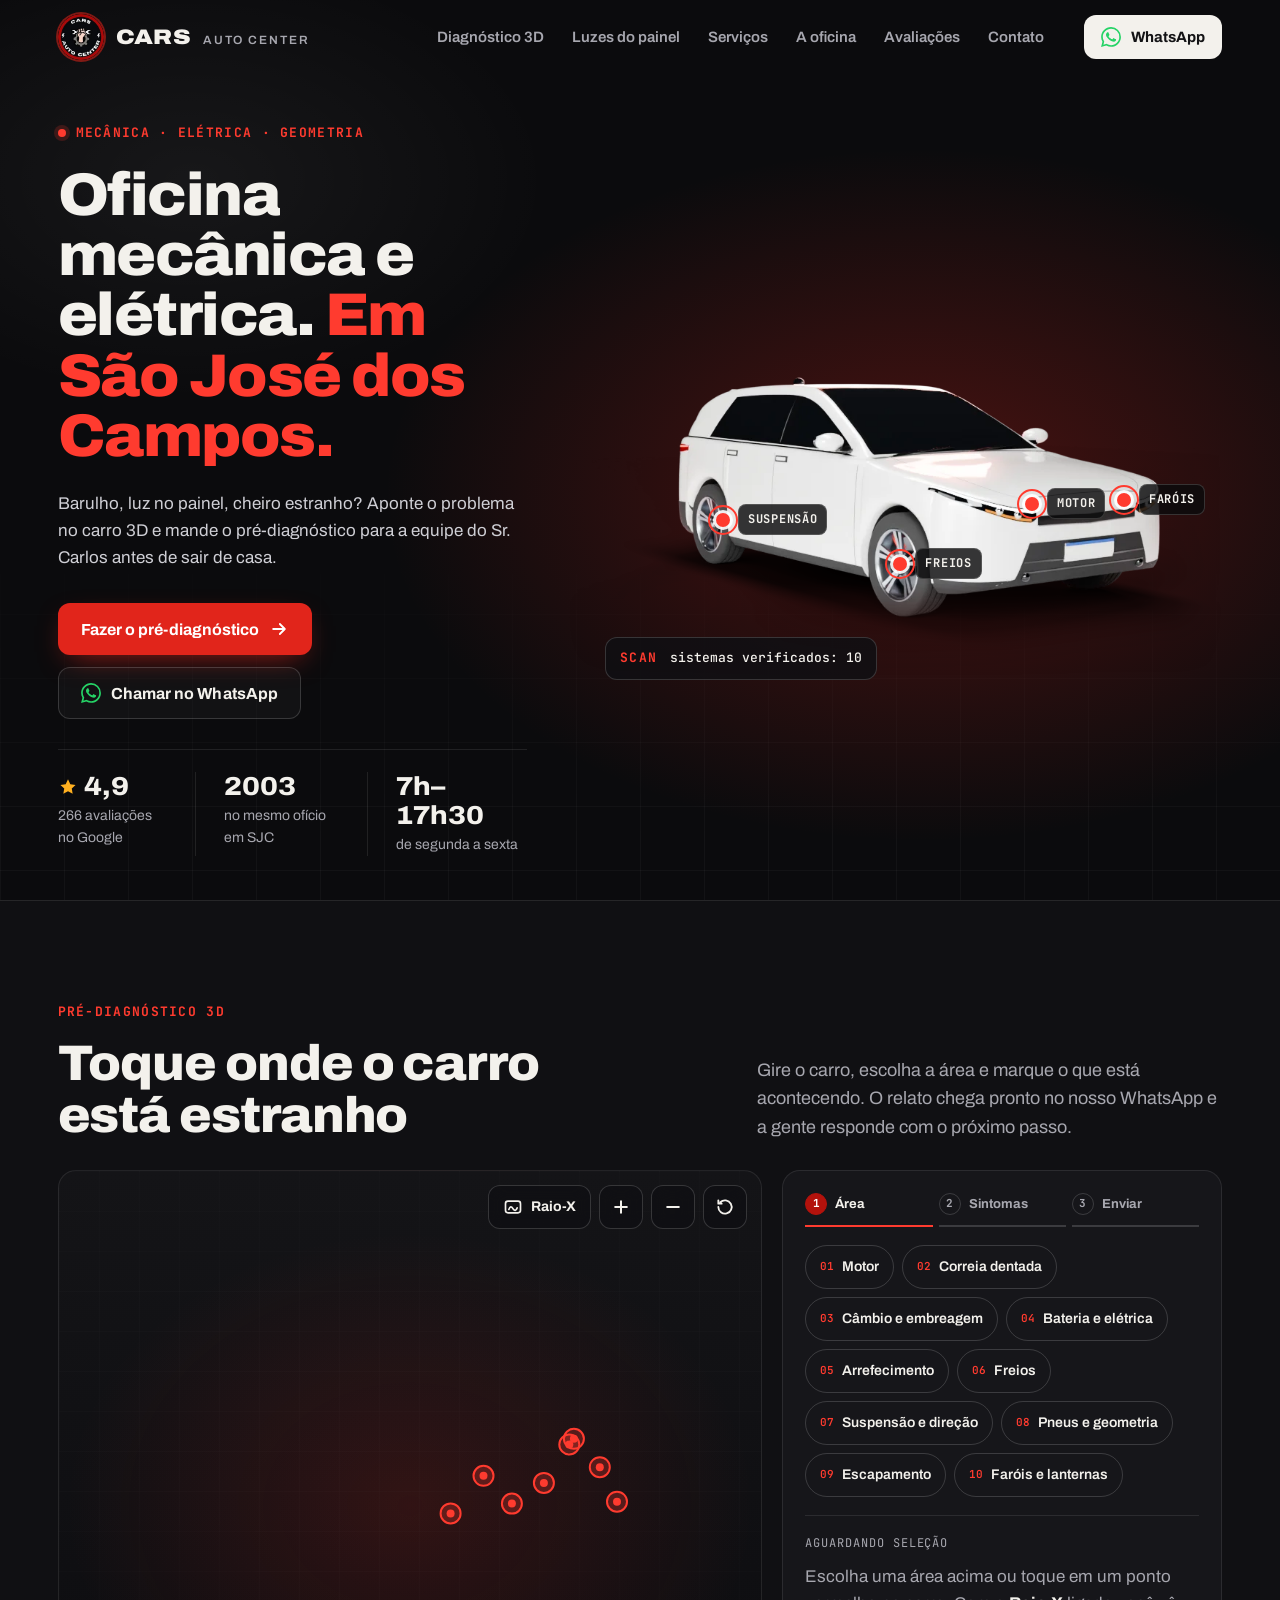
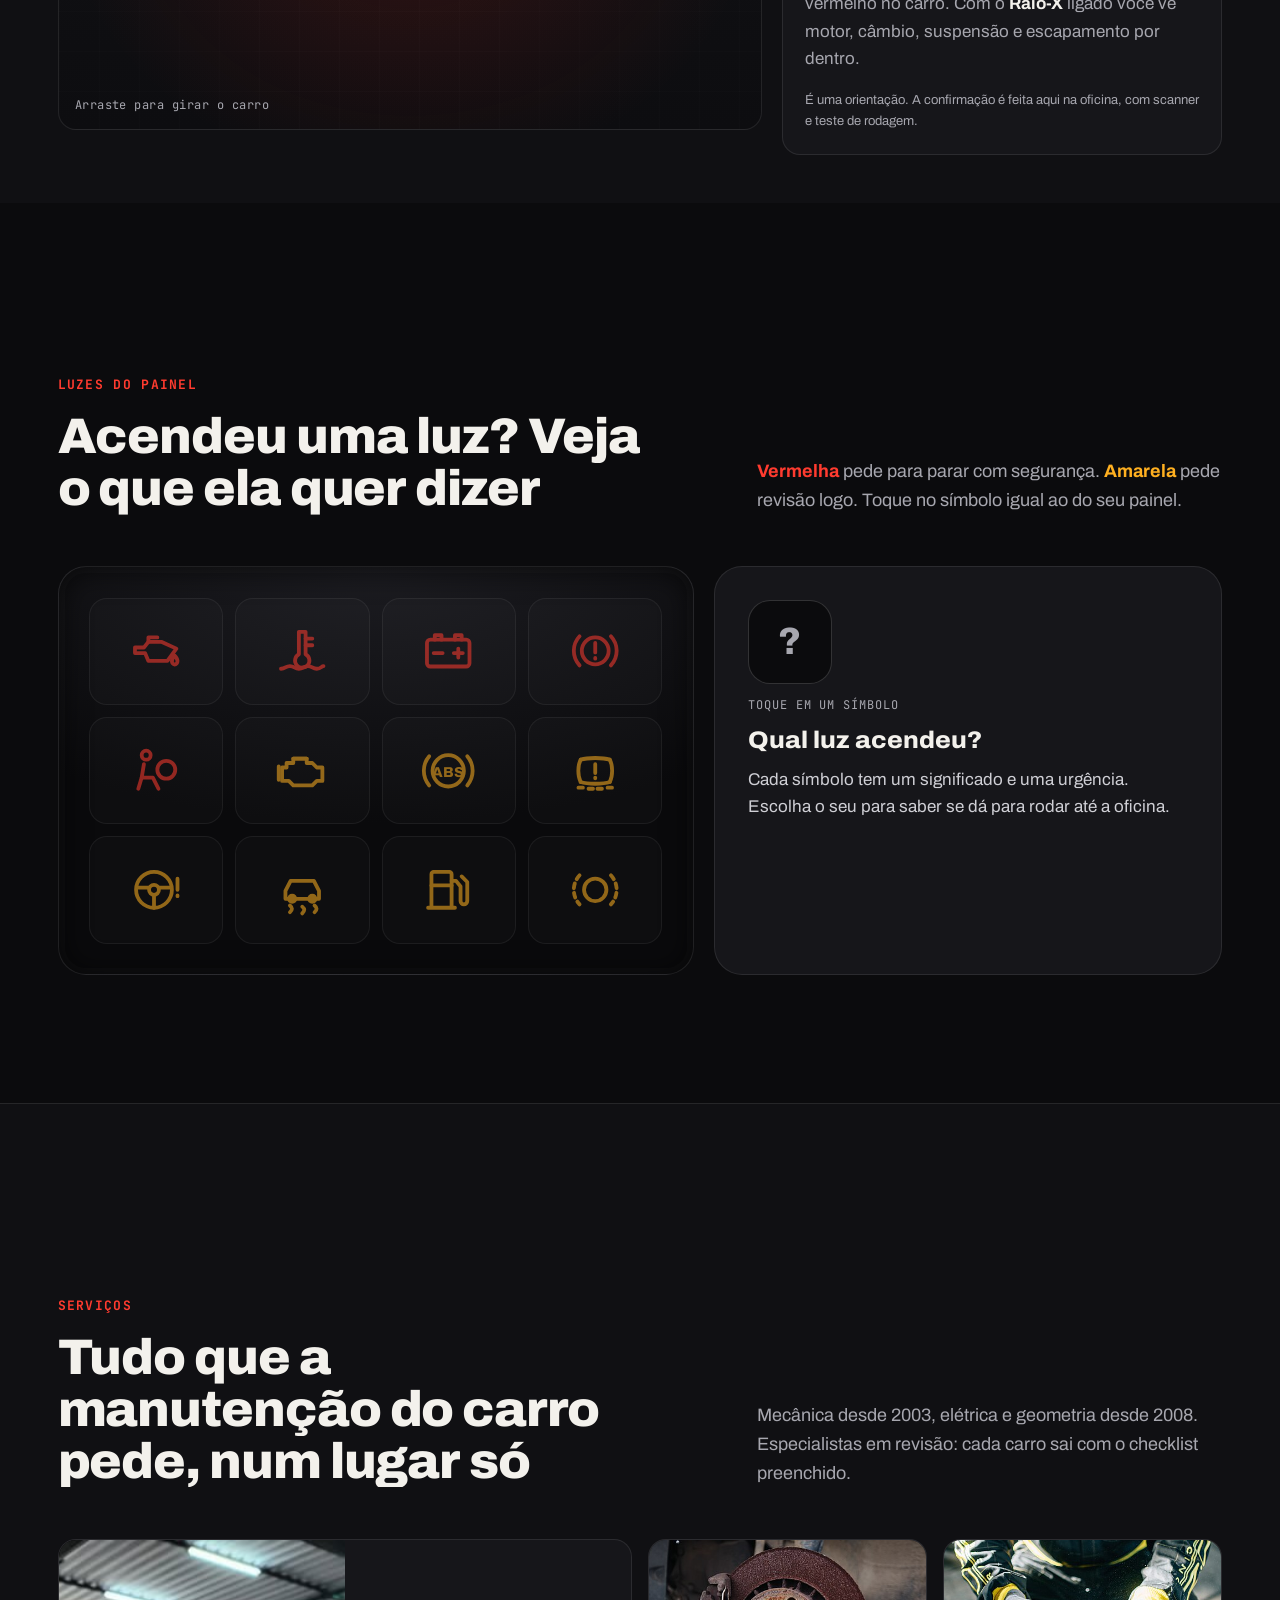
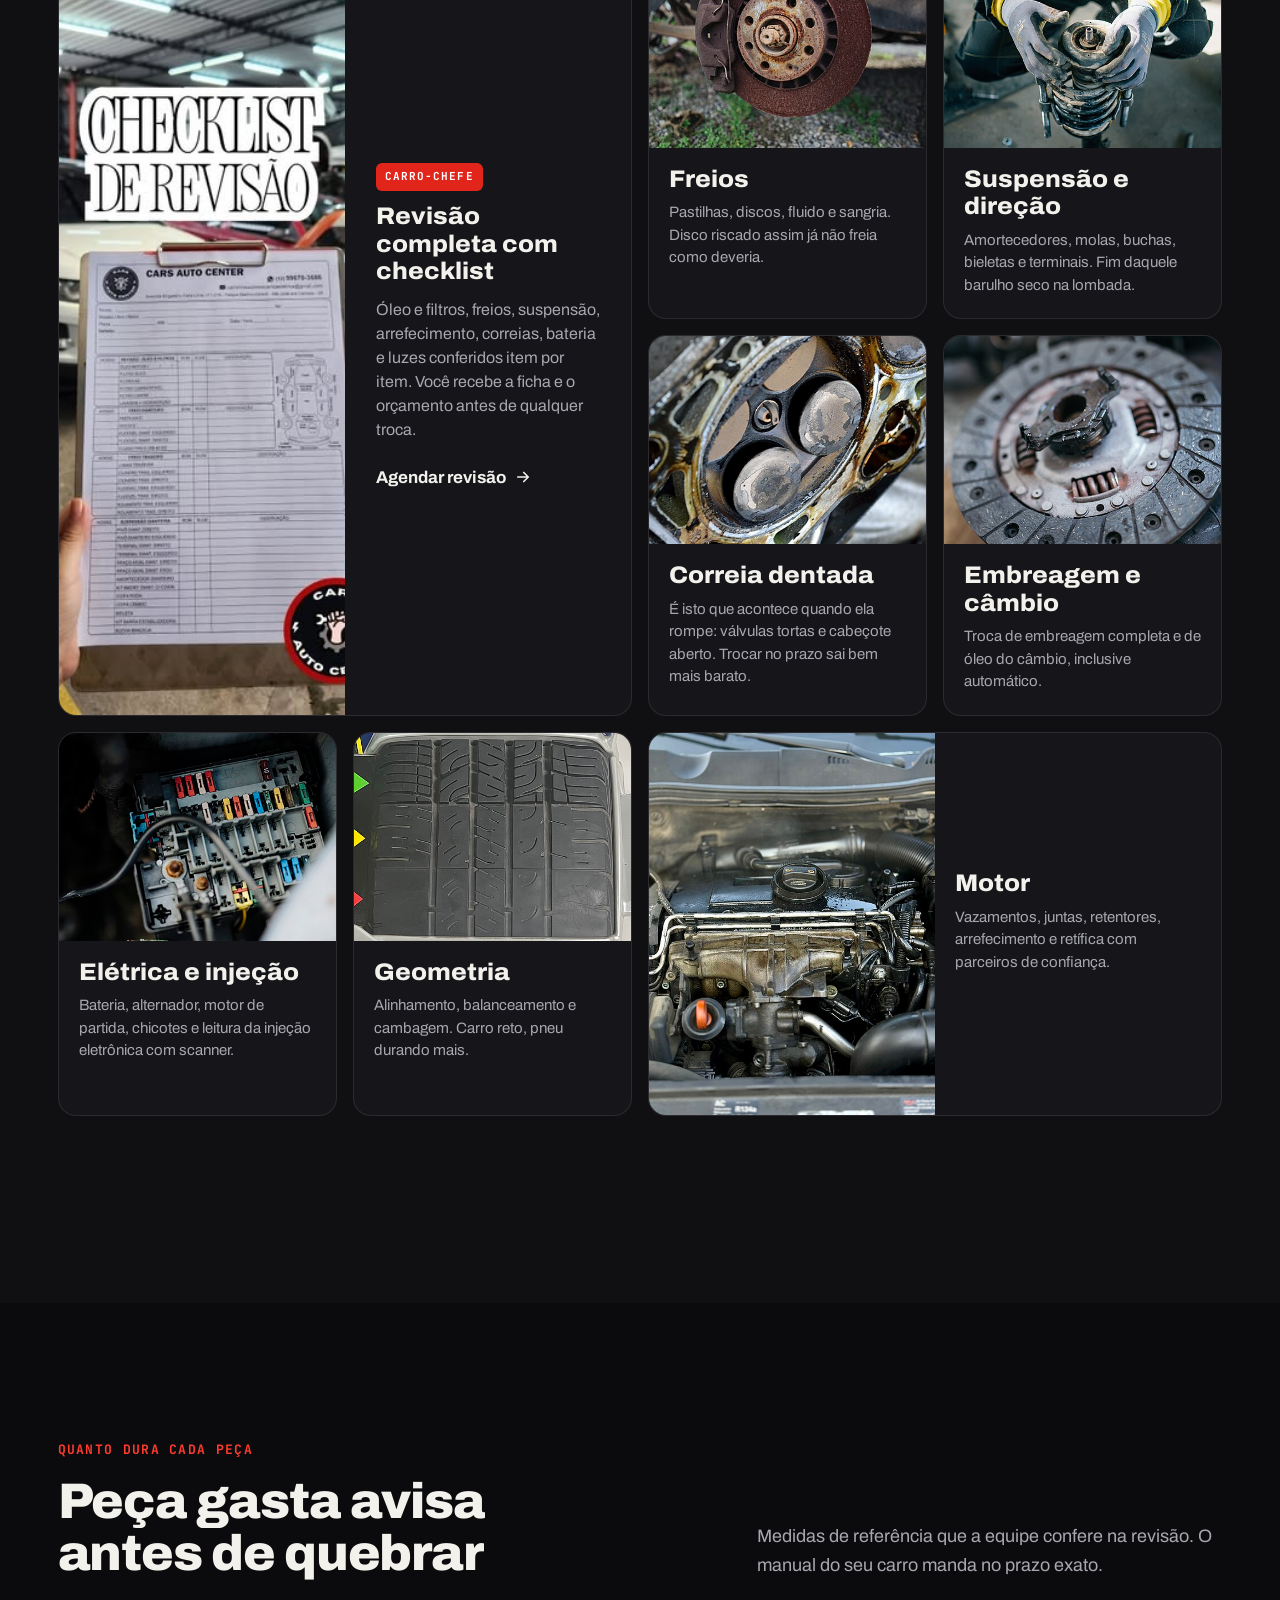
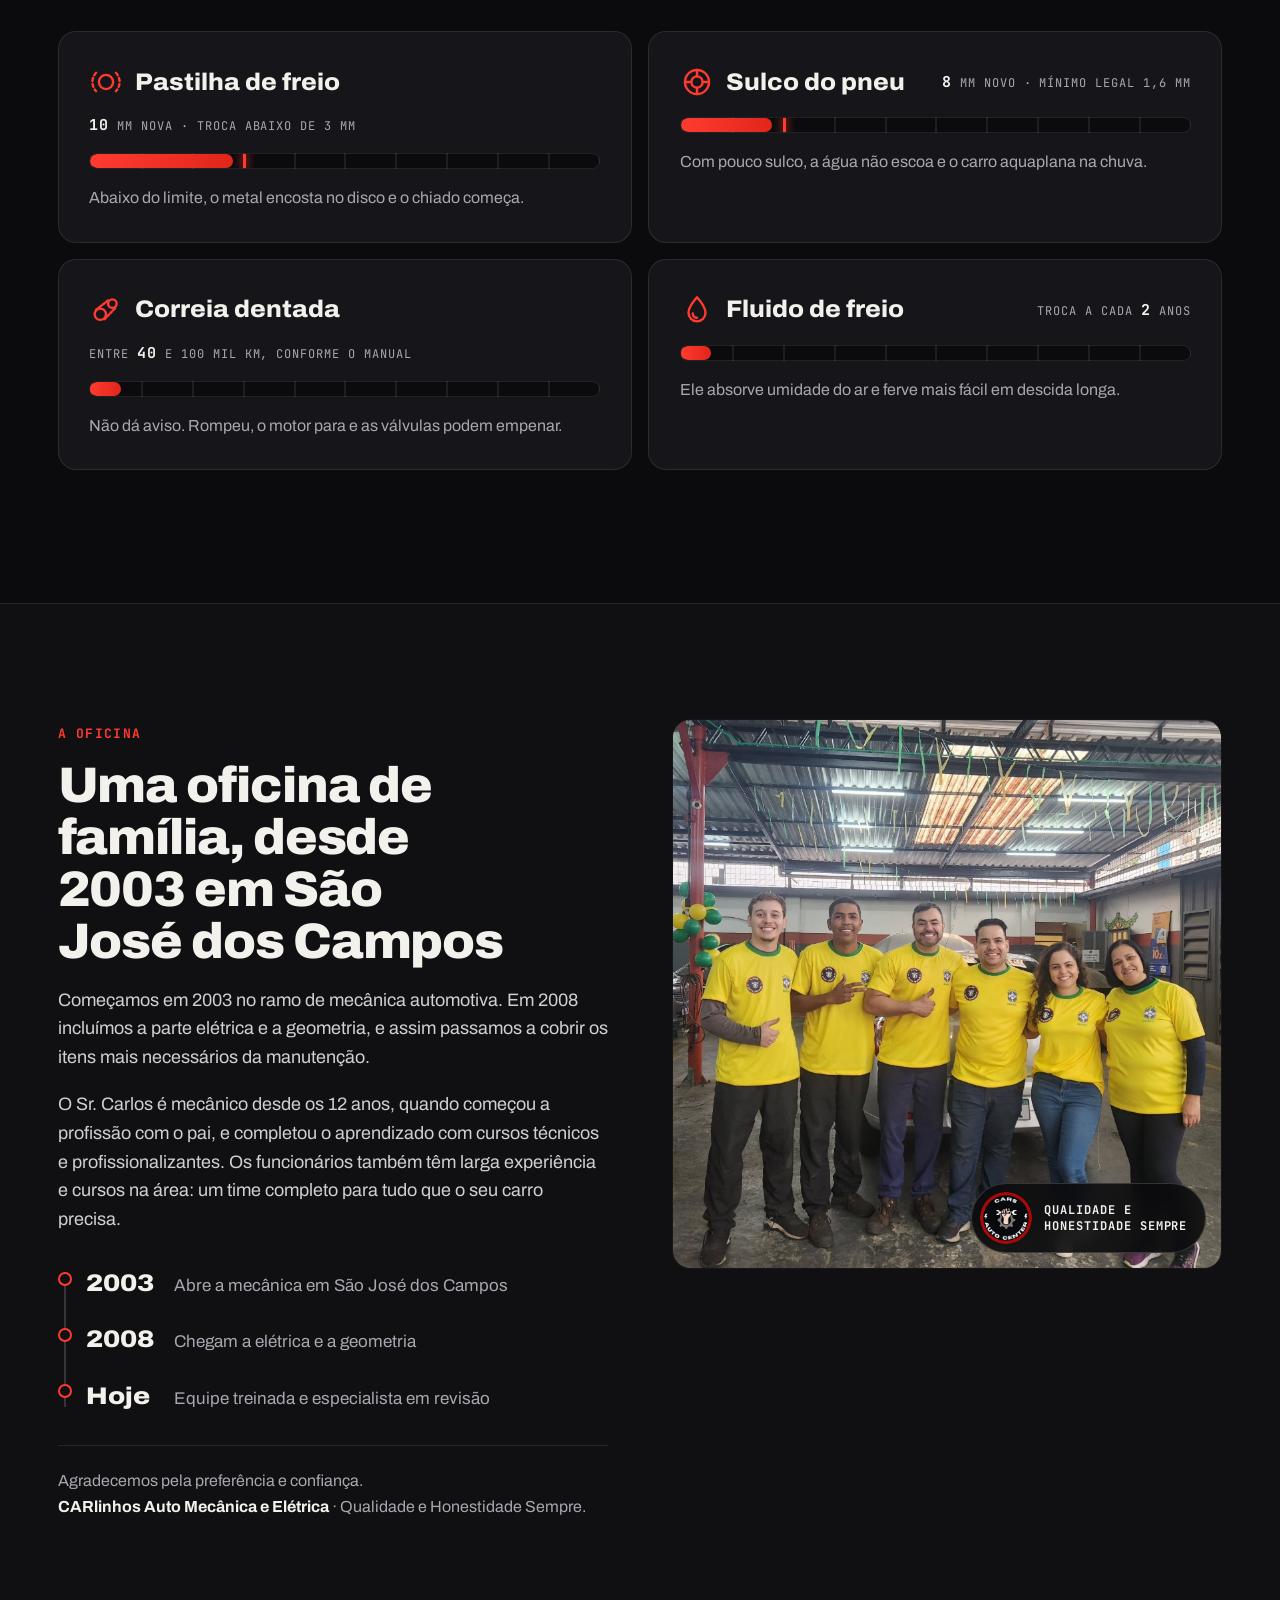
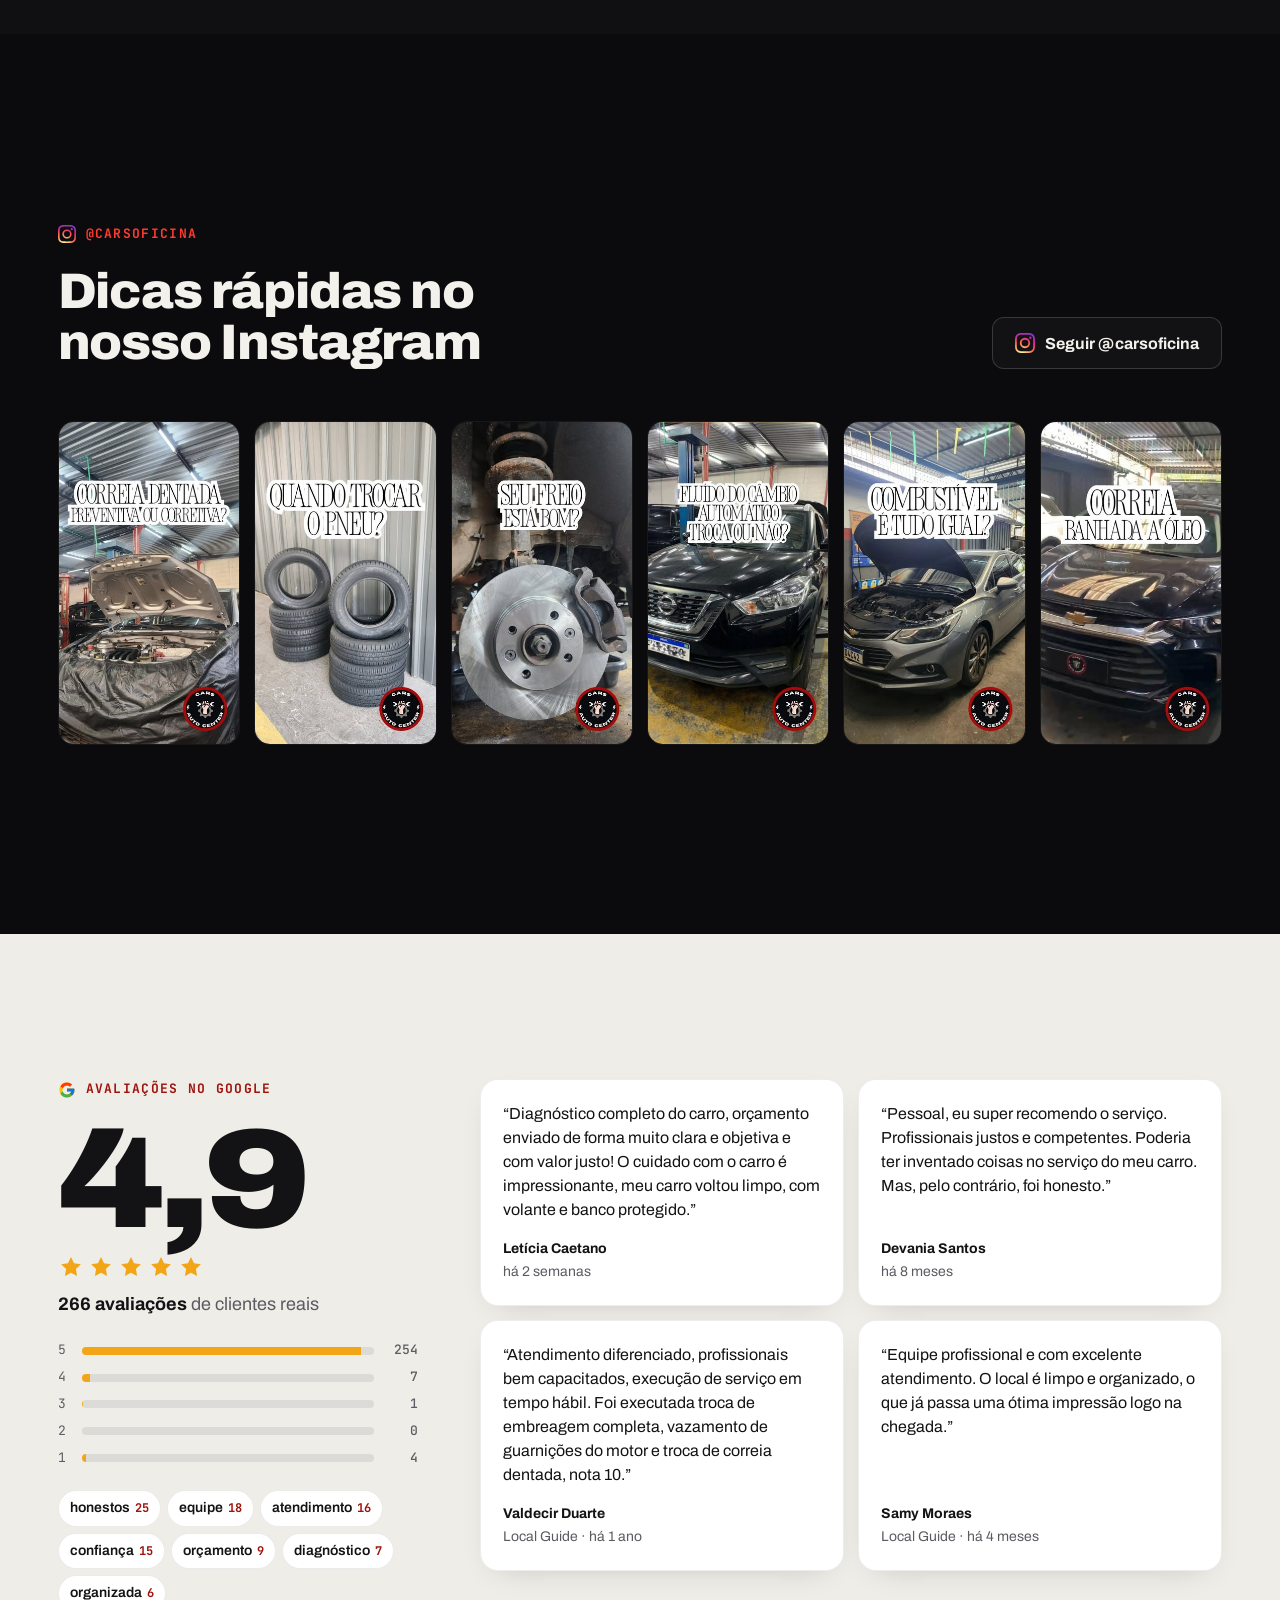
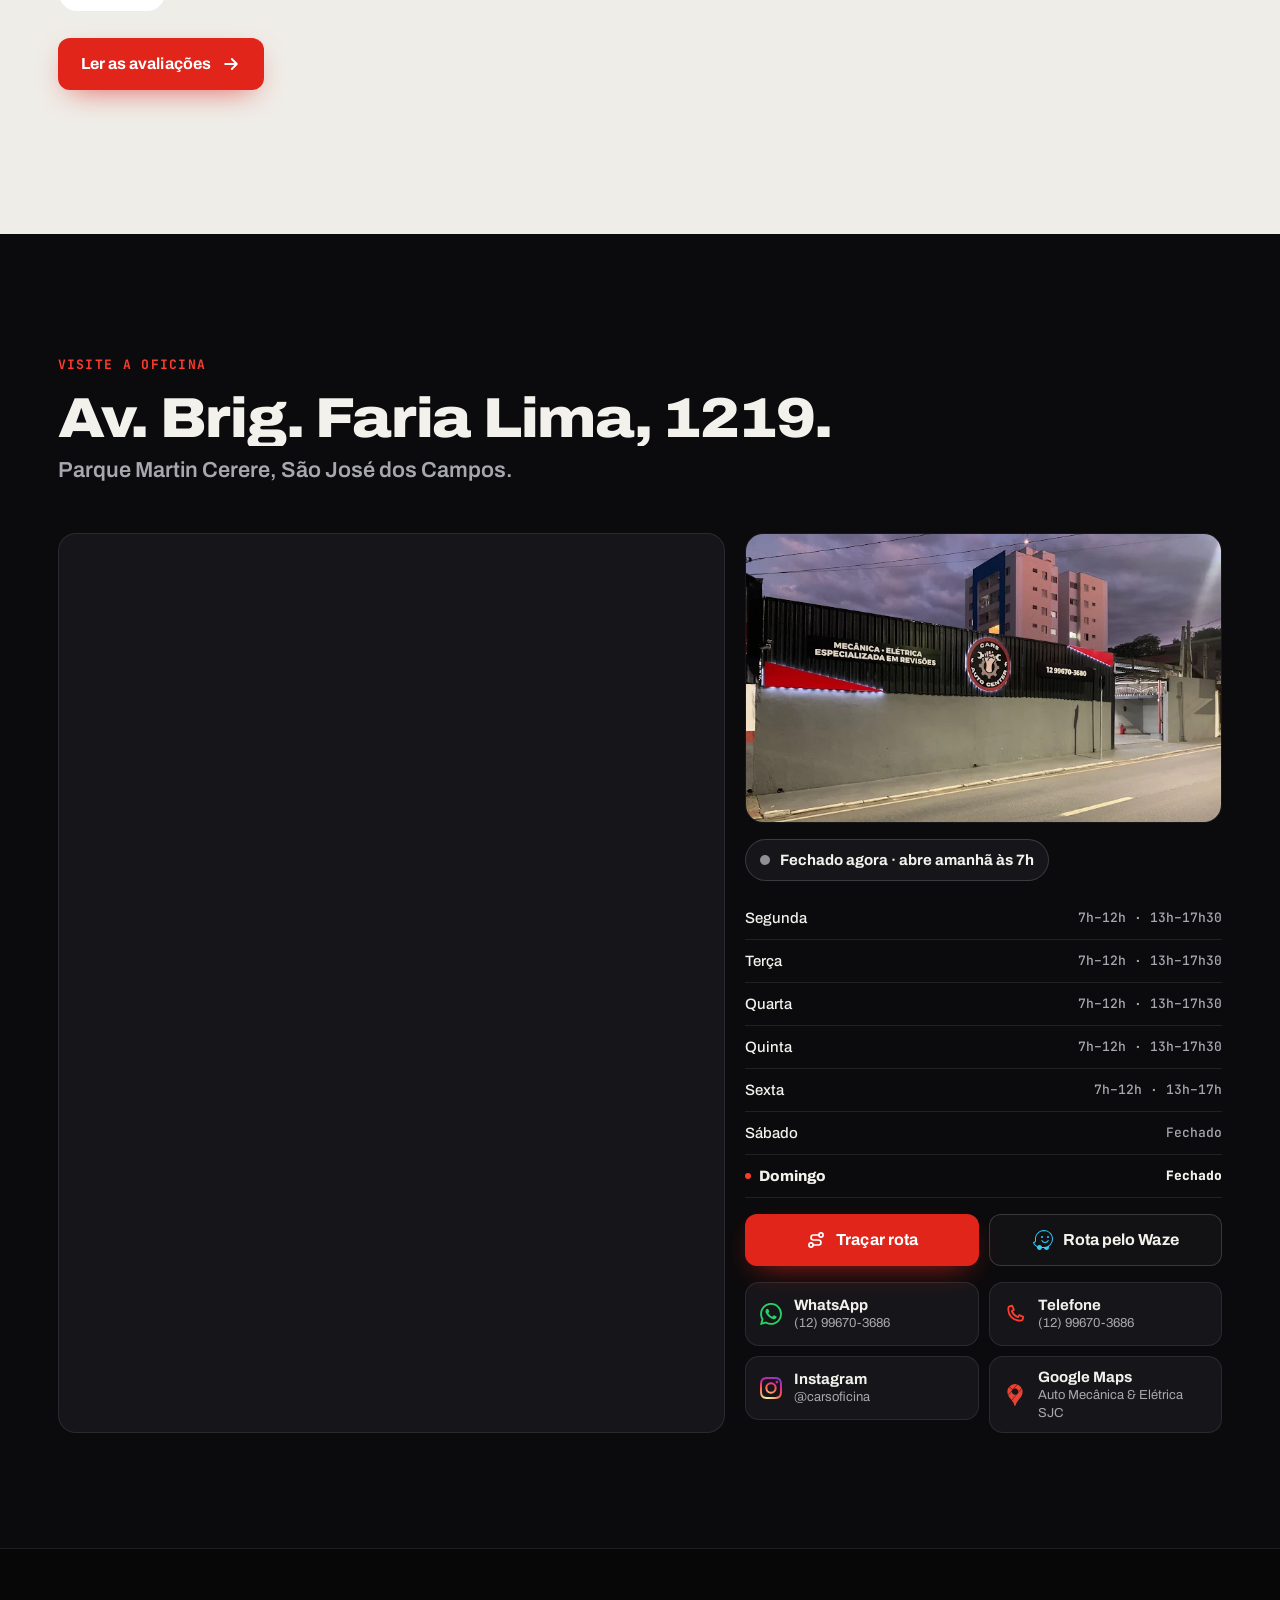
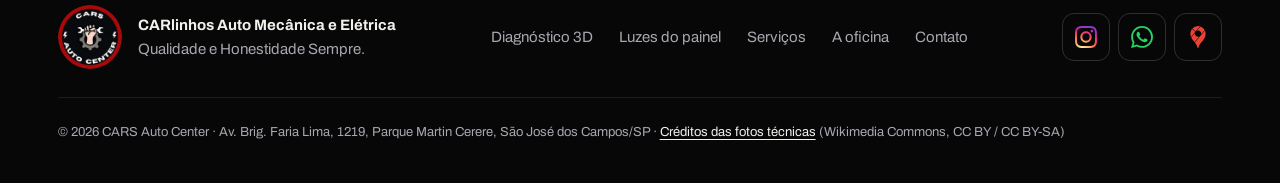
==== commit 31c21e74: "3D mais leve no celular e modo de diagnóstico (?debug) - Celular de tela densa: sem antisserrilhado " ====
--- a/index.html
+++ b/index.html
@@ -21,8 +21,8 @@
 <link rel="preconnect" href="https://fonts.googleapis.com">
 <link rel="preconnect" href="https://fonts.gstatic.com" crossorigin>
 <link href="https://fonts.googleapis.com/css2?family=Archivo:wdth,wght@62..125,400..900&family=JetBrains+Mono:wght@500;700&display=swap" rel="stylesheet">
-<link rel="preload" as="image" href="img/carro-hero.webp?v=20261122" imagesrcset="img/carro-hero-900.webp?v=20261122 900w, img/carro-hero.webp?v=20261122 1800w" imagesizes="(max-width: 900px) 100vw, 60vw">
-<link rel="stylesheet" href="css/style.css?v=20261122">
+<link rel="preload" as="image" href="img/carro-hero.webp?v=20261122b" imagesrcset="img/carro-hero-900.webp?v=20261122b 900w, img/carro-hero.webp?v=20261122b 1800w" imagesizes="(max-width: 900px) 100vw, 60vw">
+<link rel="stylesheet" href="css/style.css?v=20261122b">
 <script>(function(d){d.classList.add('js','m-enter');if(window.matchMedia&&matchMedia('(prefers-reduced-motion: reduce)').matches)d.classList.add('reduce');setTimeout(function(){d.classList.add('ready');},2600);})(document.documentElement);</script>
 <script type="application/ld+json">
 {
@@ -134,8 +134,8 @@
       <div class="hero__stage" aria-hidden="true">
         <div class="hero__car" data-hero-car>
           <picture>
-            <source type="image/webp" srcset="img/carro-hero-900.webp?v=20261122 900w, img/carro-hero.webp?v=20261122 1800w" sizes="(max-width: 900px) 100vw, 60vw">
-            <img src="img/carro-hero.webp?v=20261122" width="1800" height="1100" alt="" fetchpriority="high" data-source="illustration" data-subject="carro 3D modelado no Blender">
+            <source type="image/webp" srcset="img/carro-hero-900.webp?v=20261122b 900w, img/carro-hero.webp?v=20261122b 1800w" sizes="(max-width: 900px) 100vw, 60vw">
+            <img src="img/carro-hero.webp?v=20261122b" width="1800" height="1100" alt="" fetchpriority="high" data-source="illustration" data-subject="carro 3D modelado no Blender">
           </picture>
           <div class="hero__scan" data-scan></div>
           <span class="pin" style="--x:71%;--y:52%" data-pin><i></i><b>Motor</b></span>
@@ -164,7 +164,7 @@
       <div class="diag__grid">
         <div class="diag__stage" data-stage>
           <canvas class="diag__canvas" data-canvas aria-label="Carro 3D interativo. Use a lista de áreas para escolher pelo teclado." role="img"></canvas>
-          <img class="diag__fallback" src="img/carro-hero-900.webp?v=20261122" width="900" height="550" alt="Carro estilizado branco" data-fallback hidden>
+          <img class="diag__fallback" src="img/carro-hero-900.webp?v=20261122b" width="900" height="550" alt="Carro estilizado branco" data-fallback hidden>
           <div class="diag__hotspots" data-hotspots></div>
           <div class="diag__loading" data-loading><span></span>Carregando o carro 3D…</div>
           <div class="diag__tools">
@@ -496,9 +496,9 @@
 <script src="vendor/ScrollTrigger.min.js"></script>
 <script src="vendor/SplitText.min.js"></script>
 <script src="vendor/motion.js"></script>
-<script src="js/data.js?v=20261122"></script>
-<script src="js/main.js?v=20261122"></script>
-<script type="module" src="js/car3d.min.js?v=20261122" onerror="window.__car3dFail&&__car3dFail()"></script>
+<script src="js/data.js?v=20261122b"></script>
+<script src="js/main.js?v=20261122b"></script>
+<script type="module" src="js/car3d.min.js?v=20261122b" onerror="window.__car3dFail&&__car3dFail()"></script>
 <script nomodule>window.__car3dFail&&__car3dFail('Este navegador é antigo para o 3D. Escolha a área na lista.');</script>
 </body>
 </html>
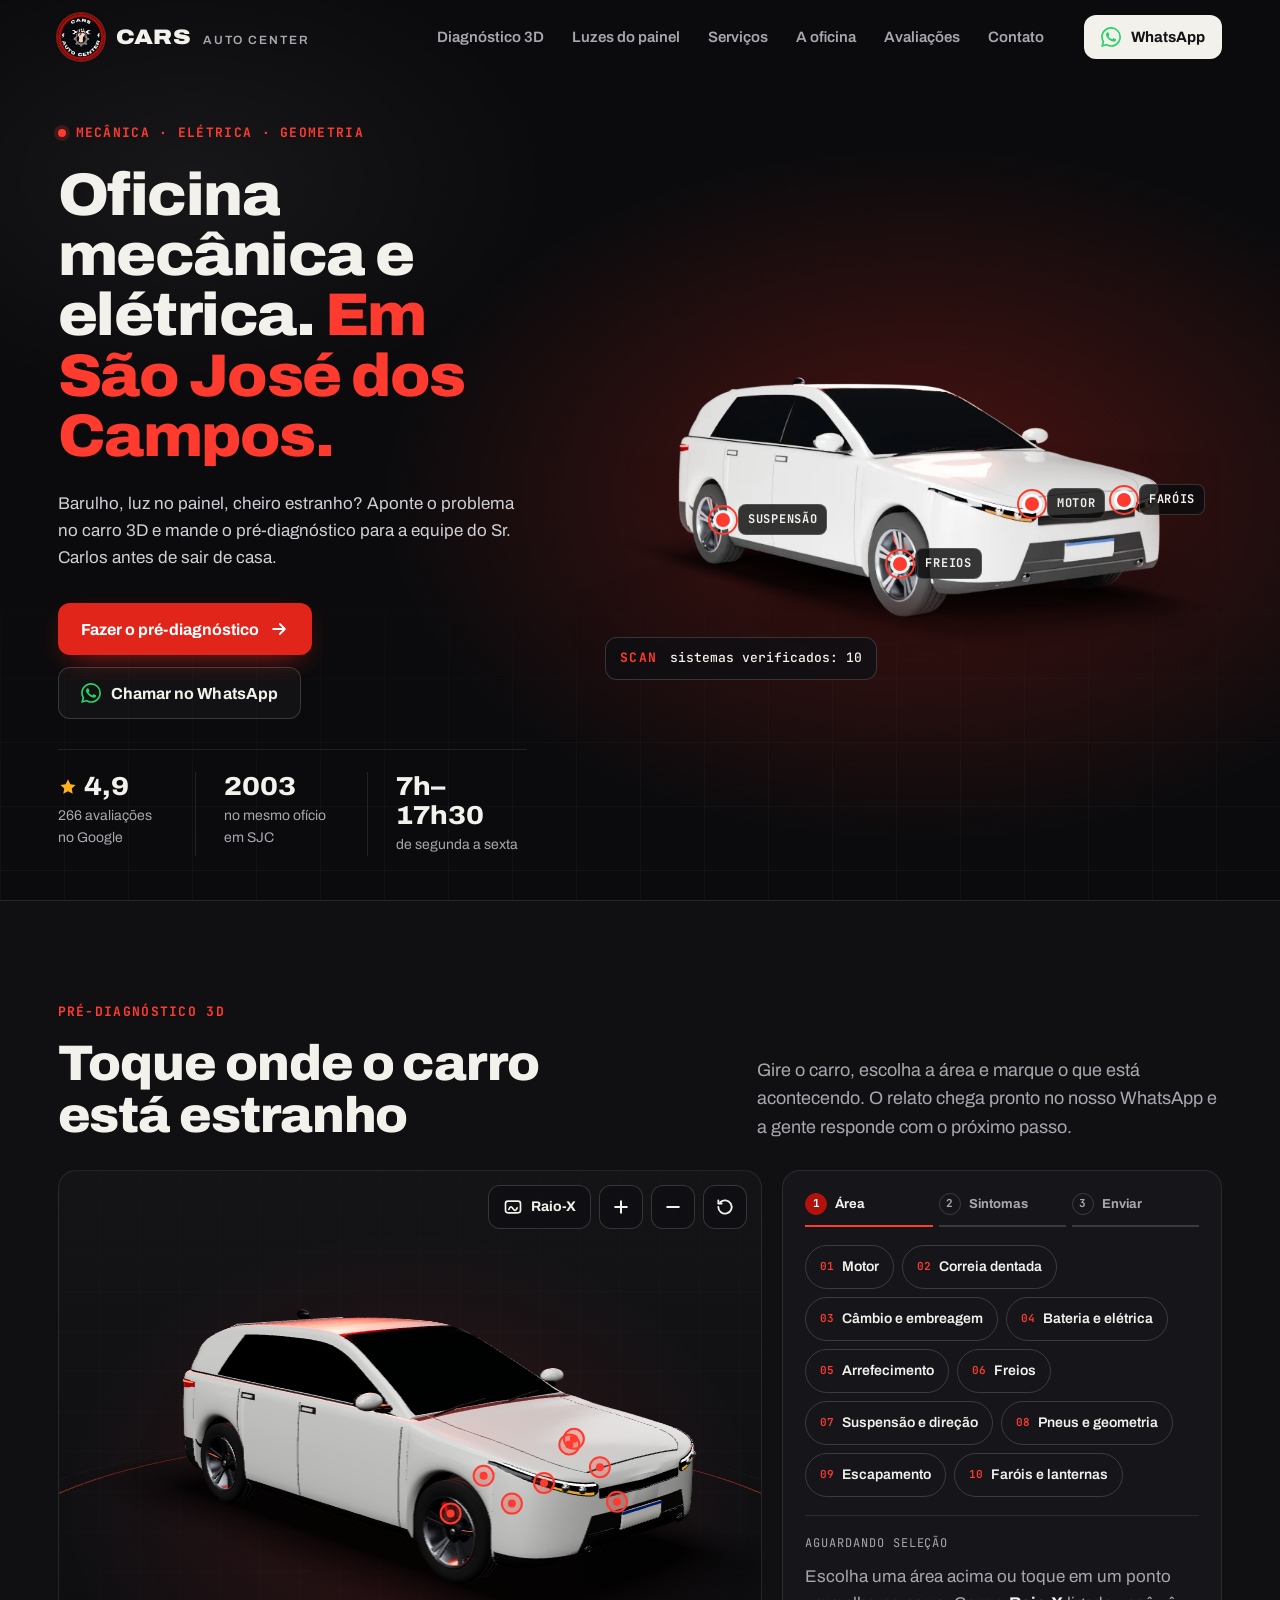
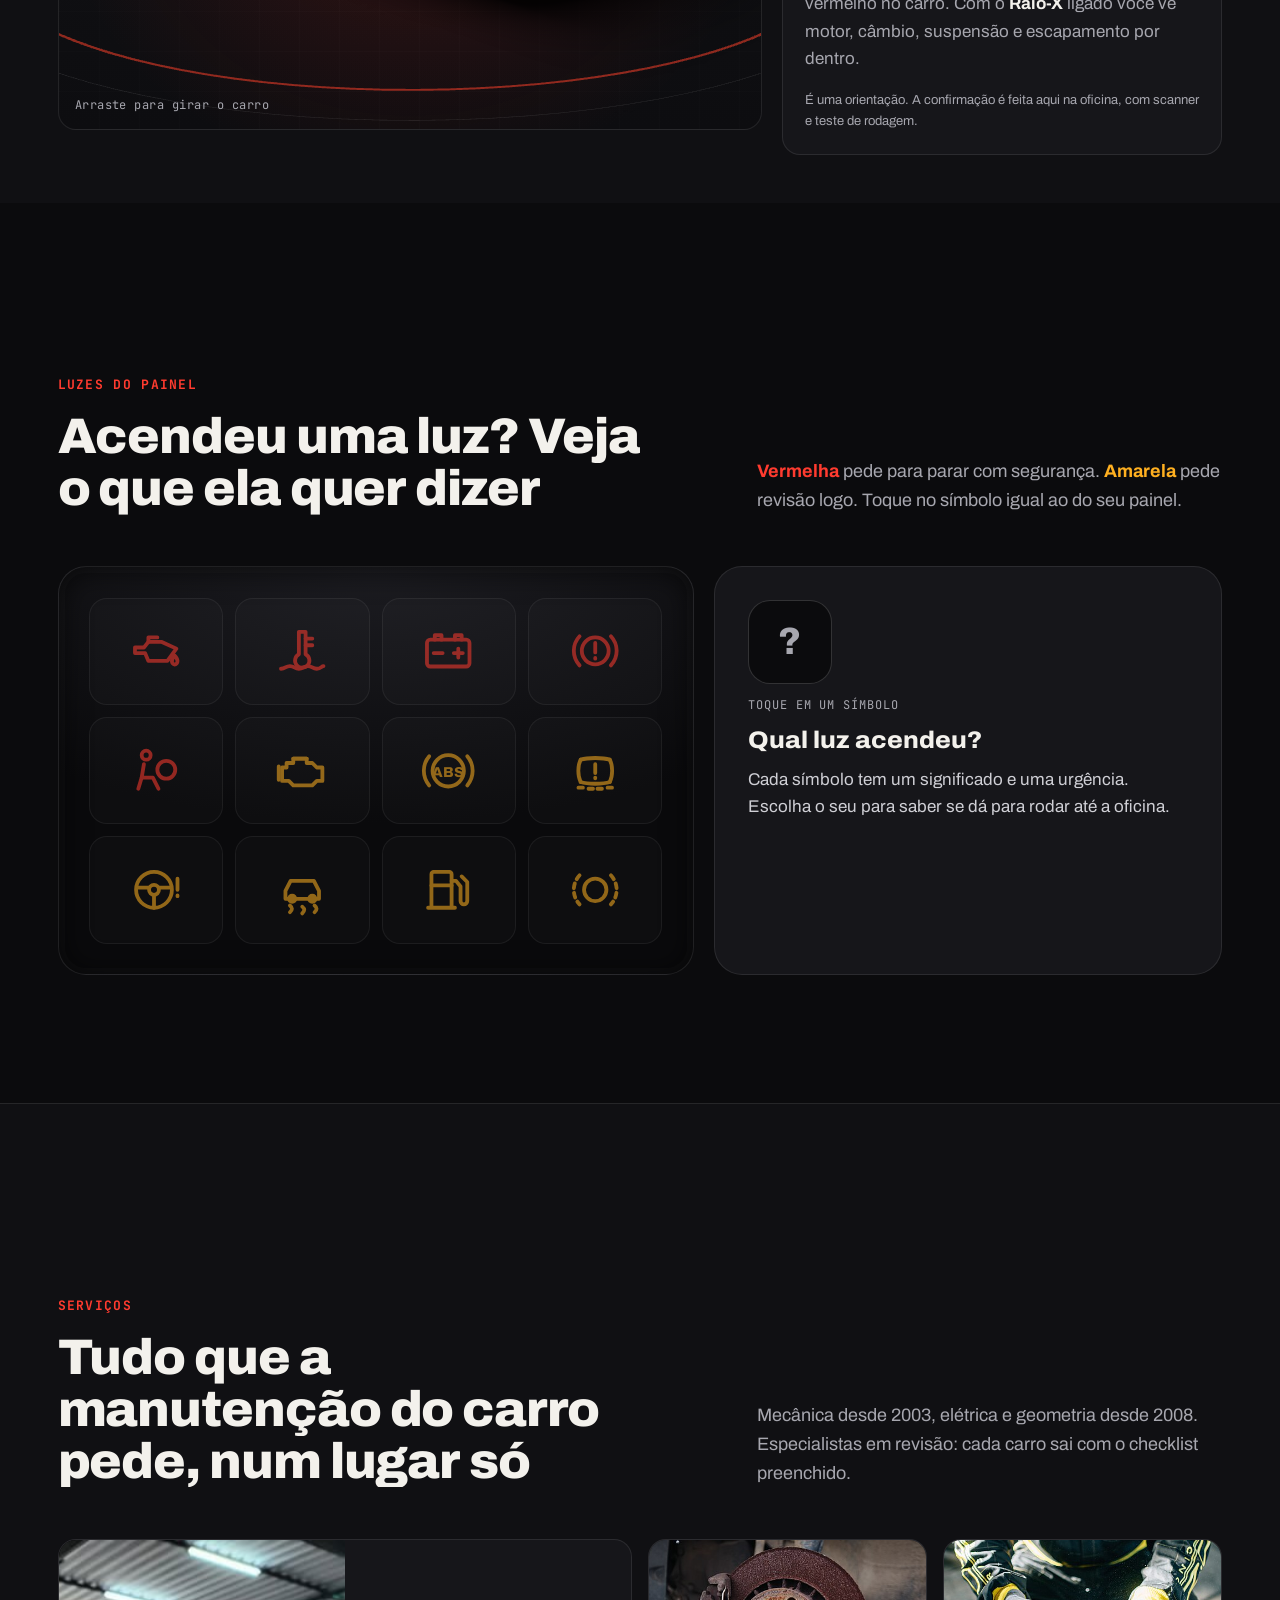
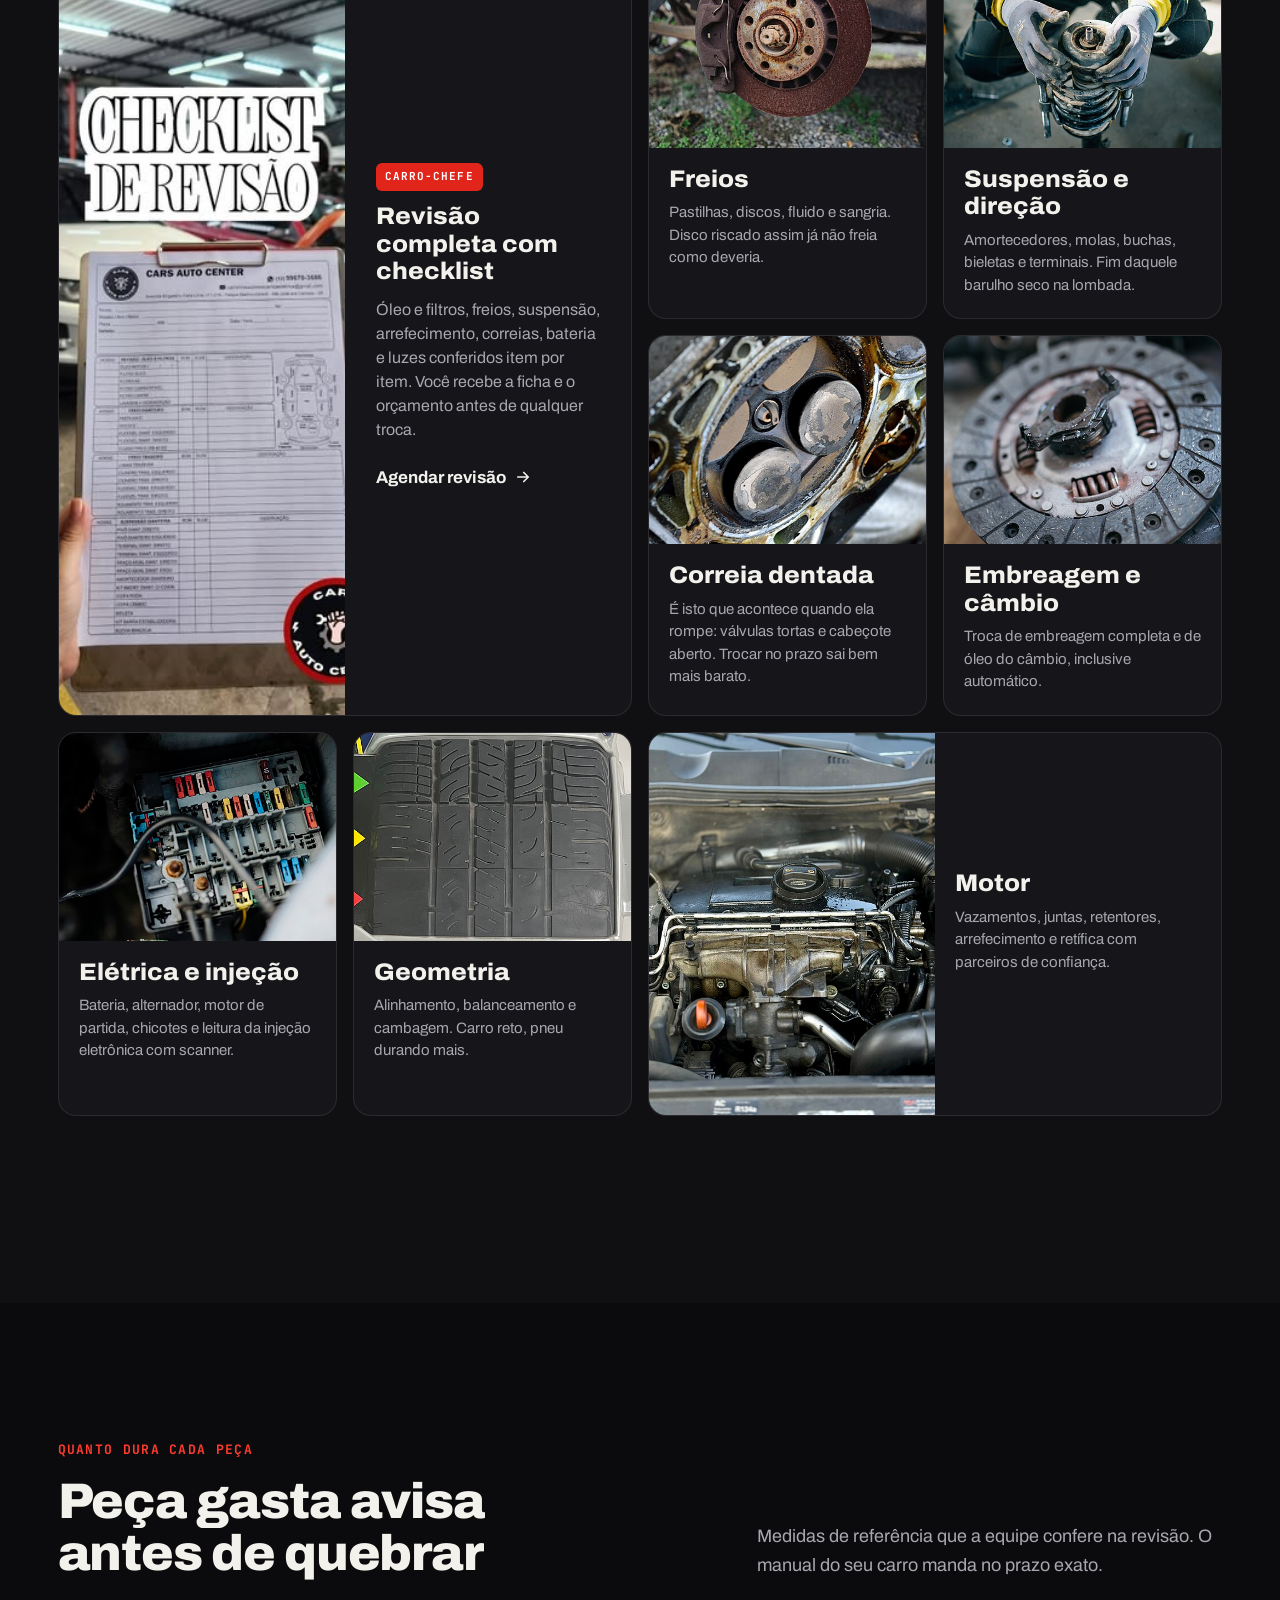
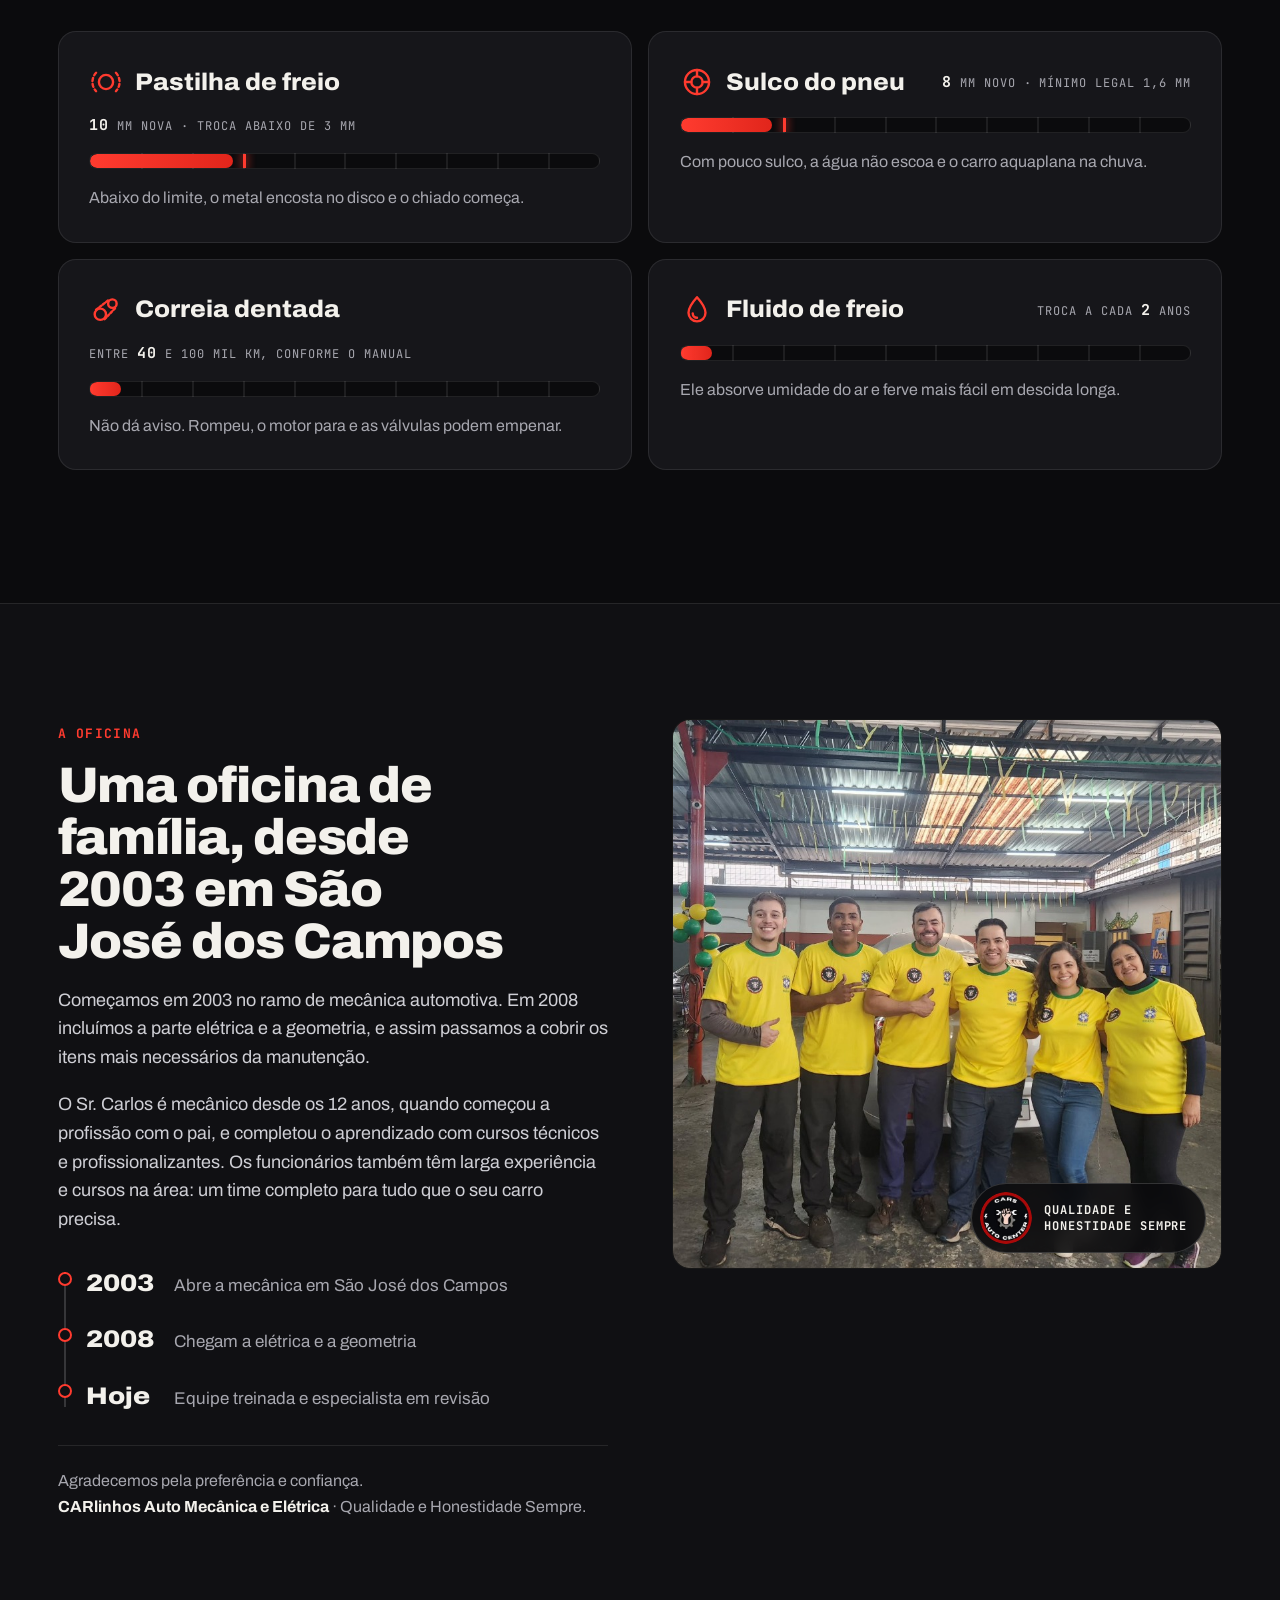
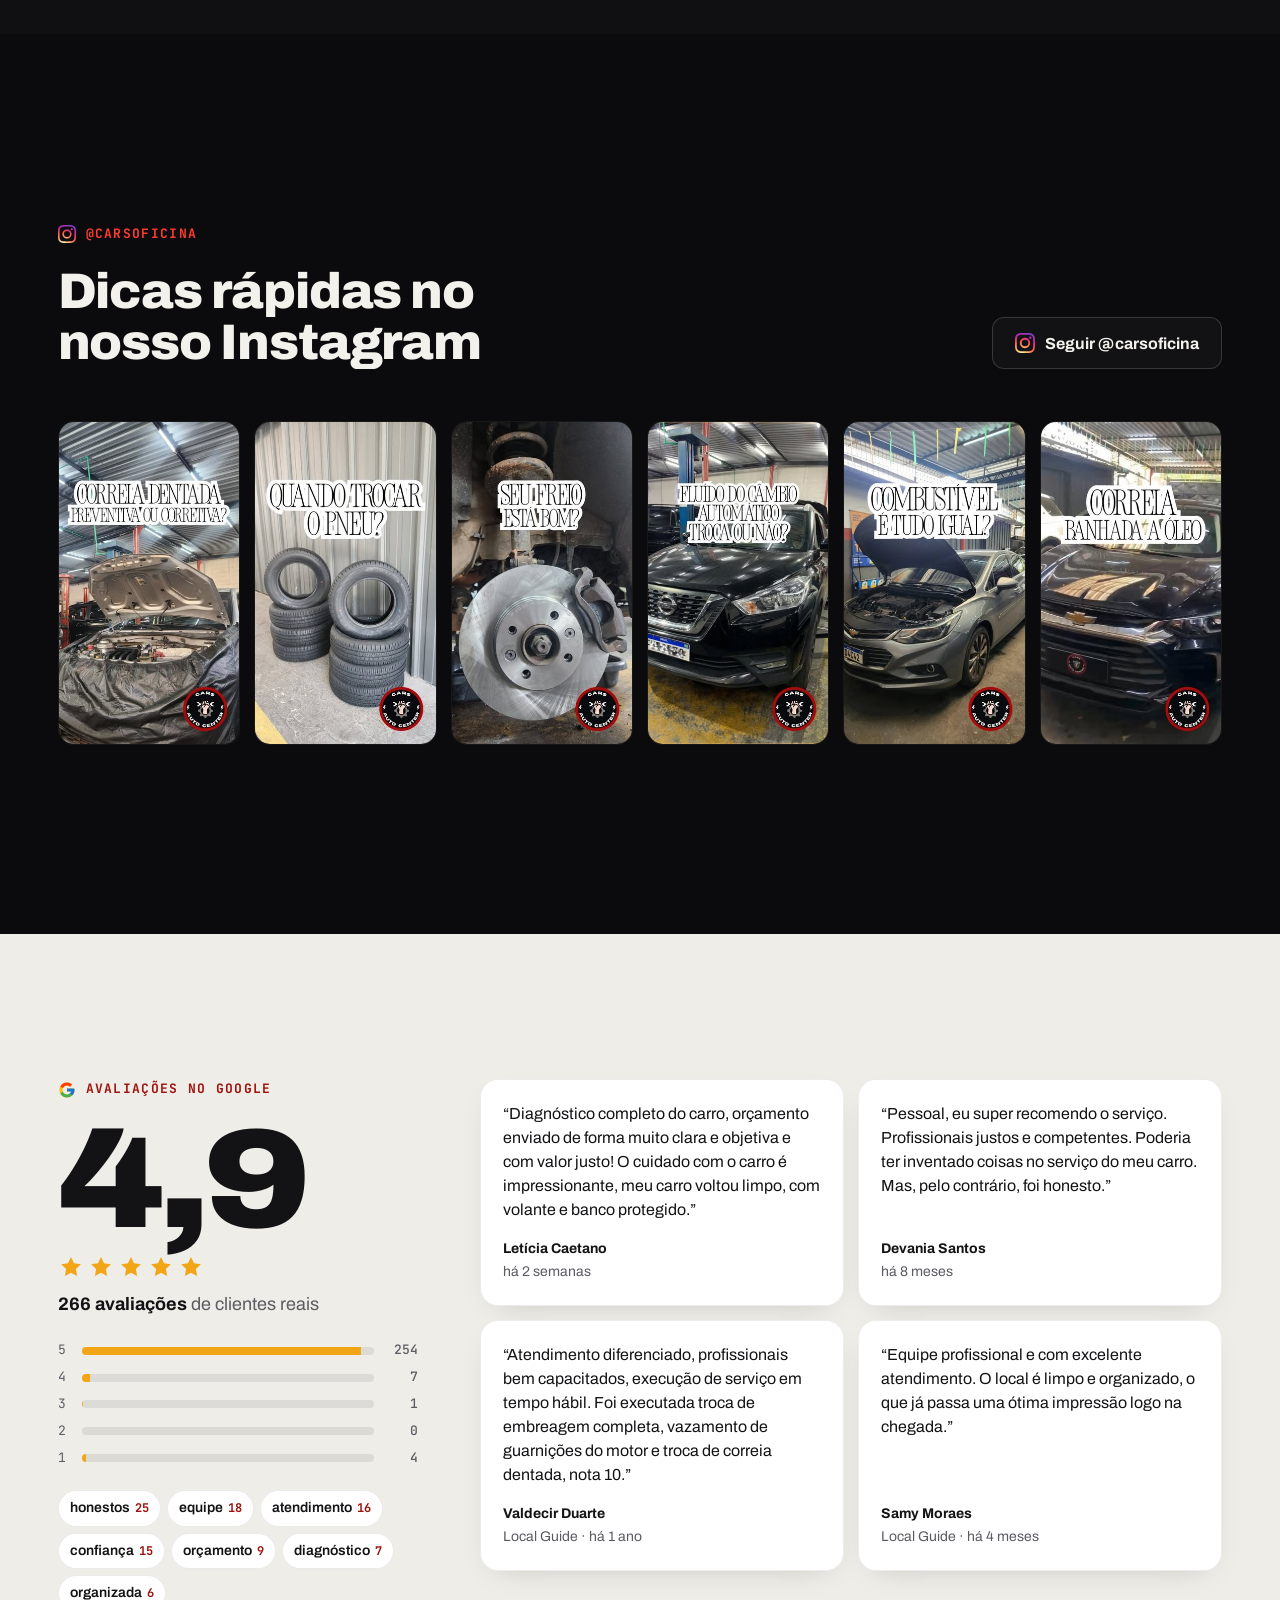
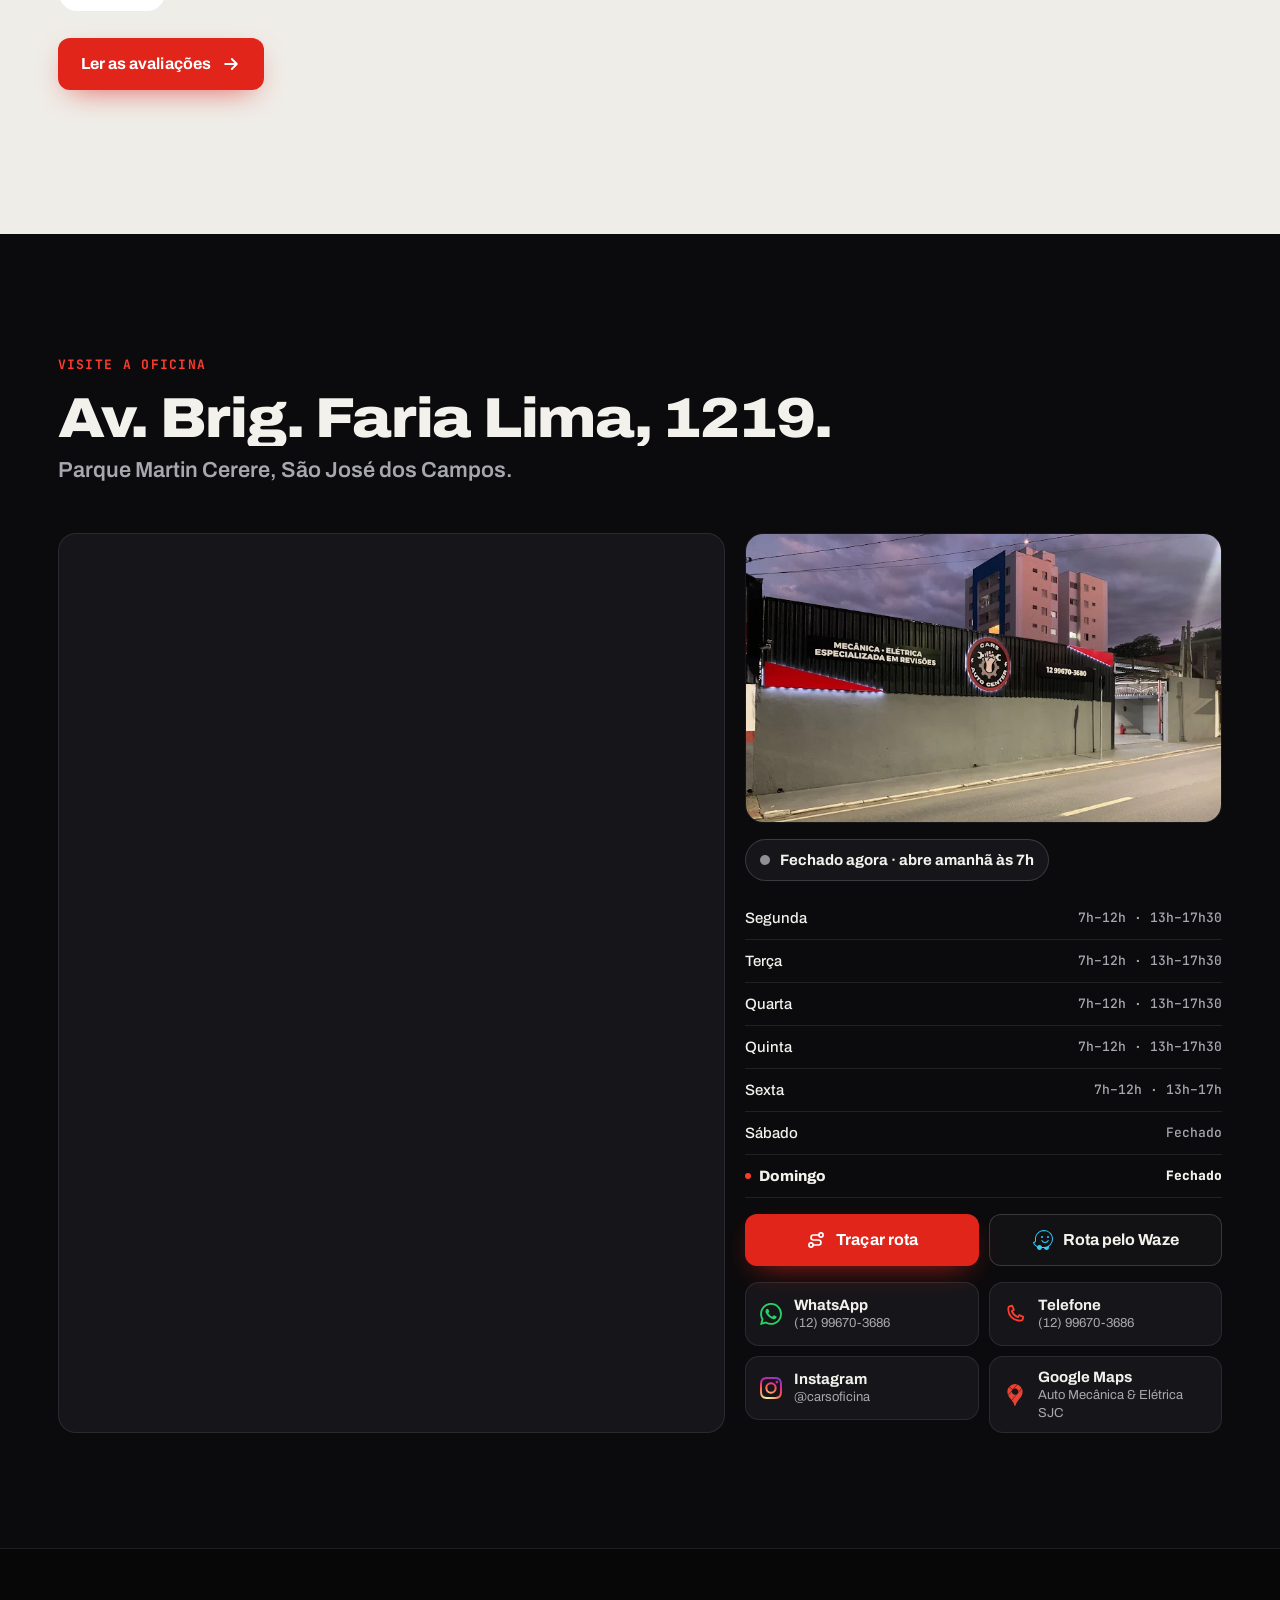
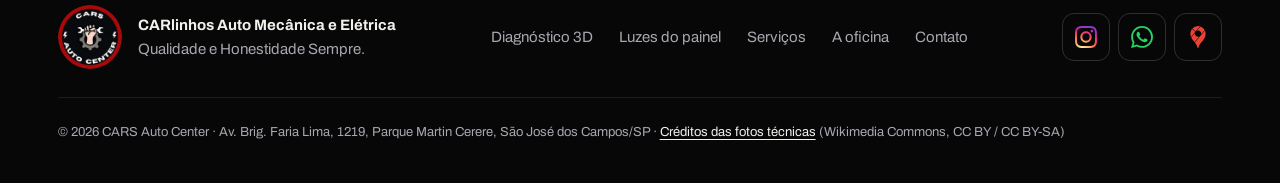
==== commit 5a5adead: "Quadro do 3D com altura explícita no celular e tablet Safari do iOS 16/17 ignora aspect-ratio em ite" ====
--- a/index.html
+++ b/index.html
@@ -21,8 +21,8 @@
 <link rel="preconnect" href="https://fonts.googleapis.com">
 <link rel="preconnect" href="https://fonts.gstatic.com" crossorigin>
 <link href="https://fonts.googleapis.com/css2?family=Archivo:wdth,wght@62..125,400..900&family=JetBrains+Mono:wght@500;700&display=swap" rel="stylesheet">
-<link rel="preload" as="image" href="img/carro-hero.webp?v=20261122b" imagesrcset="img/carro-hero-900.webp?v=20261122b 900w, img/carro-hero.webp?v=20261122b 1800w" imagesizes="(max-width: 900px) 100vw, 60vw">
-<link rel="stylesheet" href="css/style.css?v=20261122b">
+<link rel="preload" as="image" href="img/carro-hero.webp?v=20261122c" imagesrcset="img/carro-hero-900.webp?v=20261122c 900w, img/carro-hero.webp?v=20261122c 1800w" imagesizes="(max-width: 900px) 100vw, 60vw">
+<link rel="stylesheet" href="css/style.css?v=20261122c">
 <script>(function(d){d.classList.add('js','m-enter');if(window.matchMedia&&matchMedia('(prefers-reduced-motion: reduce)').matches)d.classList.add('reduce');setTimeout(function(){d.classList.add('ready');},2600);})(document.documentElement);</script>
 <script type="application/ld+json">
 {
@@ -134,8 +134,8 @@
       <div class="hero__stage" aria-hidden="true">
         <div class="hero__car" data-hero-car>
           <picture>
-            <source type="image/webp" srcset="img/carro-hero-900.webp?v=20261122b 900w, img/carro-hero.webp?v=20261122b 1800w" sizes="(max-width: 900px) 100vw, 60vw">
-            <img src="img/carro-hero.webp?v=20261122b" width="1800" height="1100" alt="" fetchpriority="high" data-source="illustration" data-subject="carro 3D modelado no Blender">
+            <source type="image/webp" srcset="img/carro-hero-900.webp?v=20261122c 900w, img/carro-hero.webp?v=20261122c 1800w" sizes="(max-width: 900px) 100vw, 60vw">
+            <img src="img/carro-hero.webp?v=20261122c" width="1800" height="1100" alt="" fetchpriority="high" data-source="illustration" data-subject="carro 3D modelado no Blender">
           </picture>
           <div class="hero__scan" data-scan></div>
           <span class="pin" style="--x:71%;--y:52%" data-pin><i></i><b>Motor</b></span>
@@ -164,7 +164,7 @@
       <div class="diag__grid">
         <div class="diag__stage" data-stage>
           <canvas class="diag__canvas" data-canvas aria-label="Carro 3D interativo. Use a lista de áreas para escolher pelo teclado." role="img"></canvas>
-          <img class="diag__fallback" src="img/carro-hero-900.webp?v=20261122b" width="900" height="550" alt="Carro estilizado branco" data-fallback hidden>
+          <img class="diag__fallback" src="img/carro-hero-900.webp?v=20261122c" width="900" height="550" alt="Carro estilizado branco" data-fallback hidden>
           <div class="diag__hotspots" data-hotspots></div>
           <div class="diag__loading" data-loading><span></span>Carregando o carro 3D…</div>
           <div class="diag__tools">
@@ -496,9 +496,9 @@
 <script src="vendor/ScrollTrigger.min.js"></script>
 <script src="vendor/SplitText.min.js"></script>
 <script src="vendor/motion.js"></script>
-<script src="js/data.js?v=20261122b"></script>
-<script src="js/main.js?v=20261122b"></script>
-<script type="module" src="js/car3d.min.js?v=20261122b" onerror="window.__car3dFail&&__car3dFail()"></script>
+<script src="js/data.js?v=20261122c"></script>
+<script src="js/main.js?v=20261122c"></script>
+<script type="module" src="js/car3d.min.js?v=20261122c" onerror="window.__car3dFail&&__car3dFail()"></script>
 <script nomodule>window.__car3dFail&&__car3dFail('Este navegador é antigo para o 3D. Escolha a área na lista.');</script>
 </body>
 </html>
--- a/css/style.css
+++ b/css/style.css
@@ -480,7 +480,8 @@
   .hero__stage { margin: 8px calc(var(--gutter) * -1) 0; }
   .hero__title { font-size: clamp(40px, 7.4vw, 72px); }
   .diag__grid, .dash__grid, .contato__grid { grid-template-columns: 1fr; }
-  .diag__stage { min-height: 0; aspect-ratio: 4 / 3; }
+  /* altura explícita: Safari do iOS 16/17 ignora aspect-ratio em item de grid esticado sem conteúdo no fluxo (ficava com 0 px) */
+  .diag__stage { min-height: 0; height: min(calc((100vw - 2 * var(--gutter)) * .75), 640px); align-self: start; }
   .oficina__grid { grid-template-columns: 1fr; }
   .oficina__media { max-width: 640px; }
   .reviews__grid { grid-template-columns: 1fr; }
@@ -506,7 +507,7 @@
   .hero__readout { left: var(--gutter); bottom: -4px; font-size: 12px; }
   .hero__readout b { min-width: 0; }
   .pin b { display: none; }
-  .diag__stage { aspect-ratio: 1 / .95; }
+  .diag__stage { height: calc((100vw - 2 * var(--gutter)) * .95); }
   .diag__tools { top: 10px; right: 10px; left: 10px; justify-content: flex-end; }
   .diag__panel { padding: 18px; }
   .zone { font-size: 13.5px; padding: 0 12px; }
